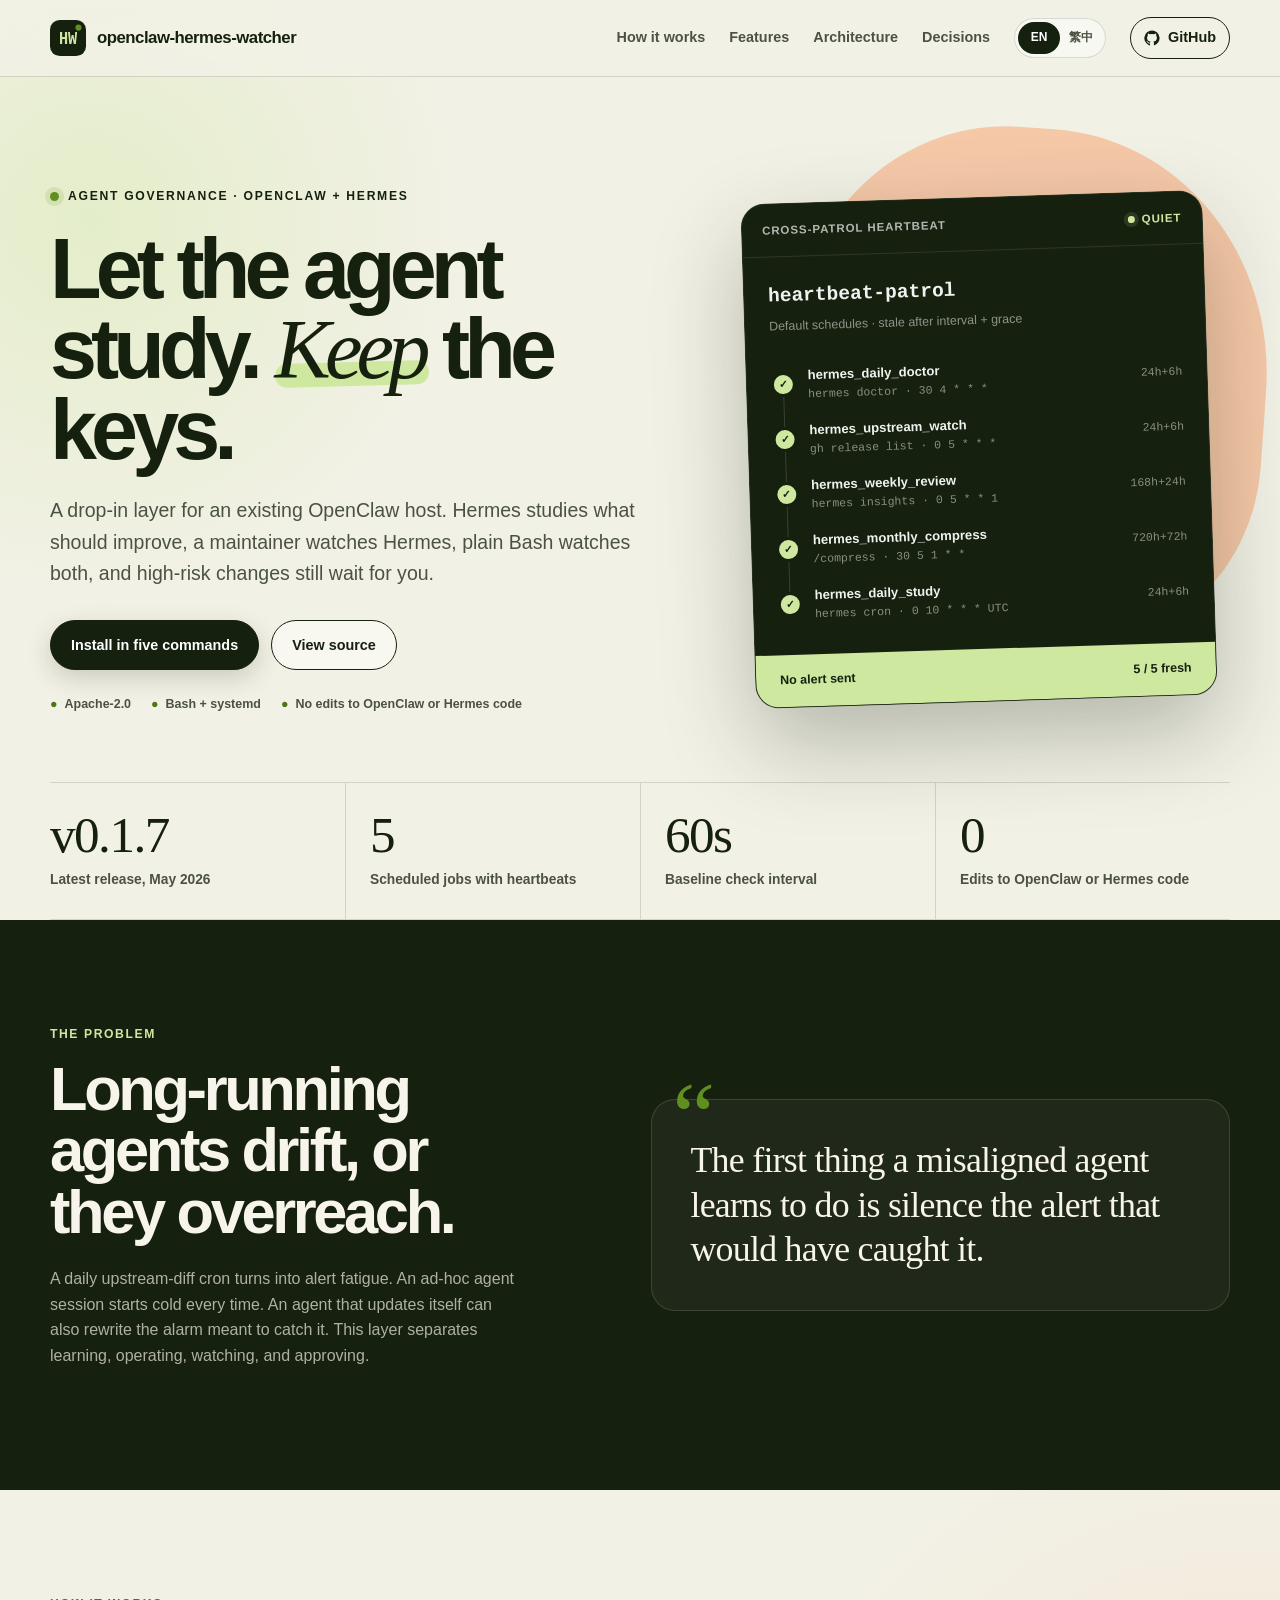
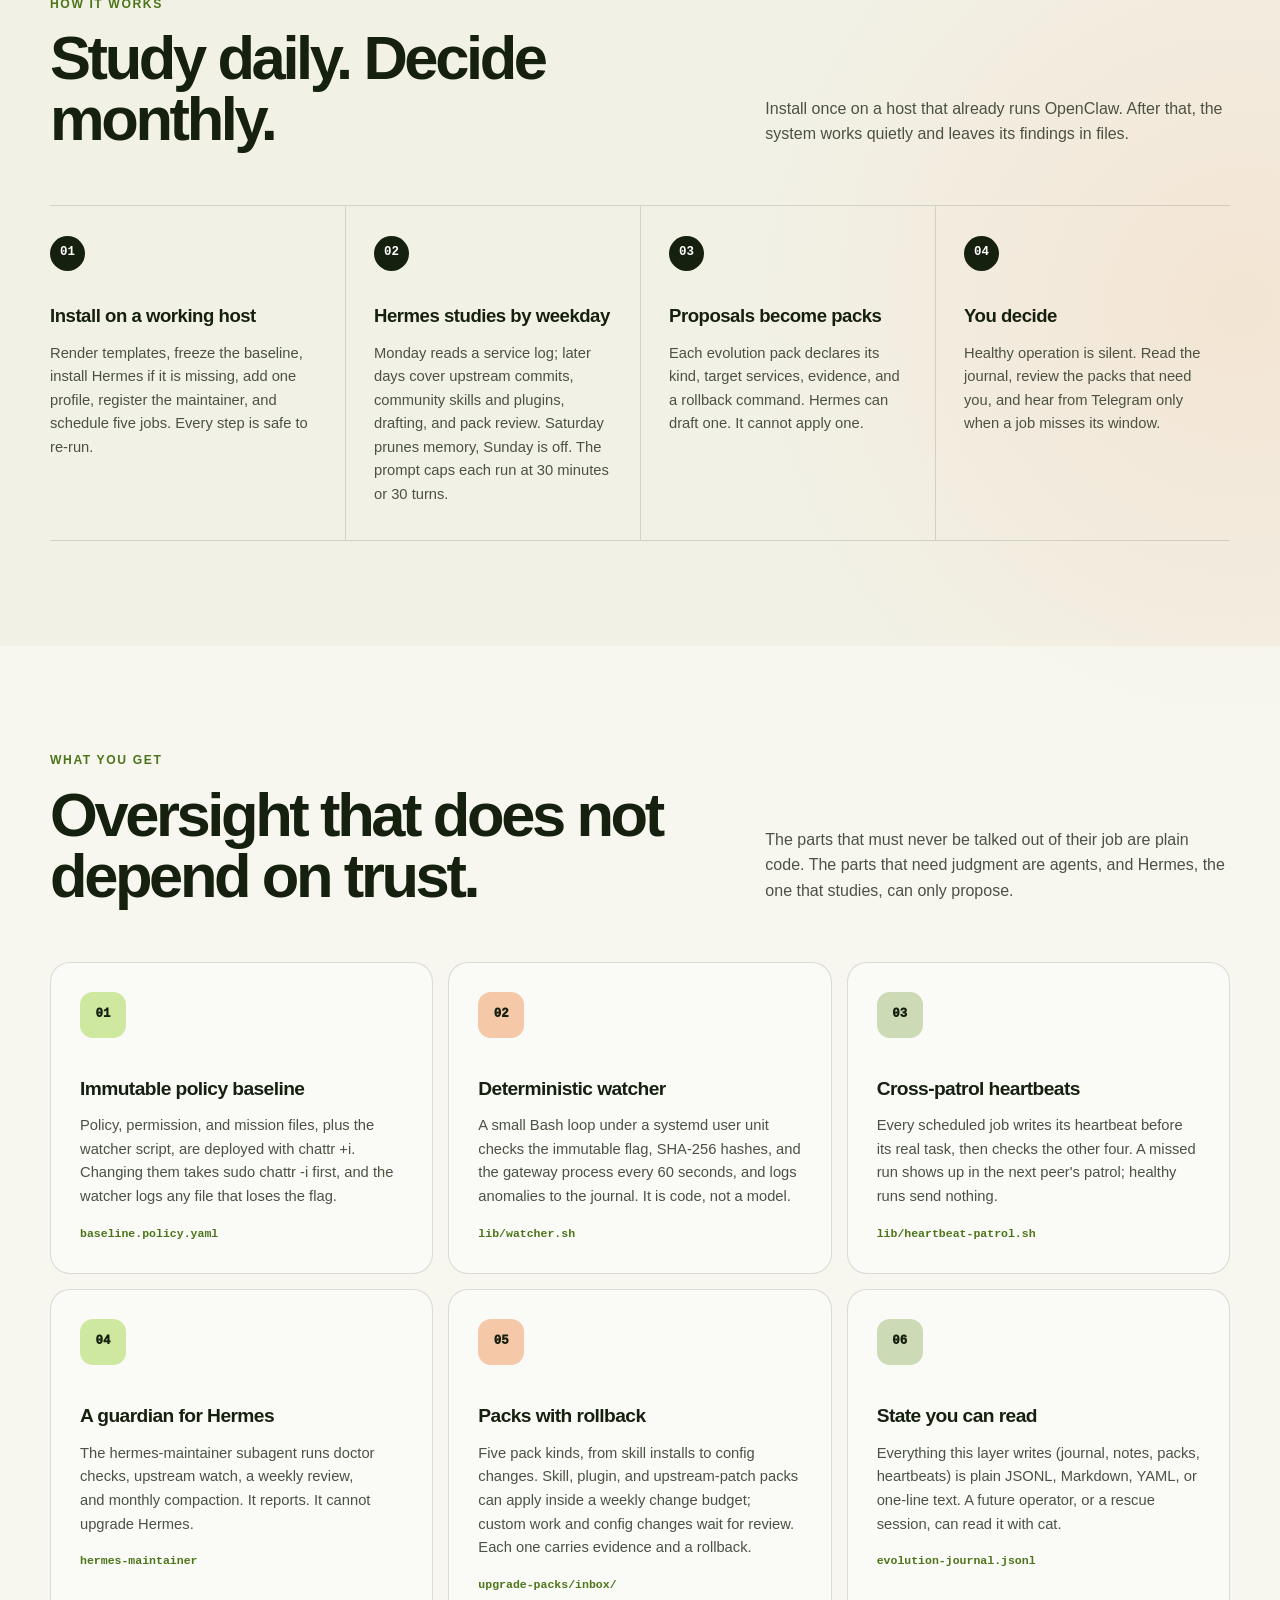
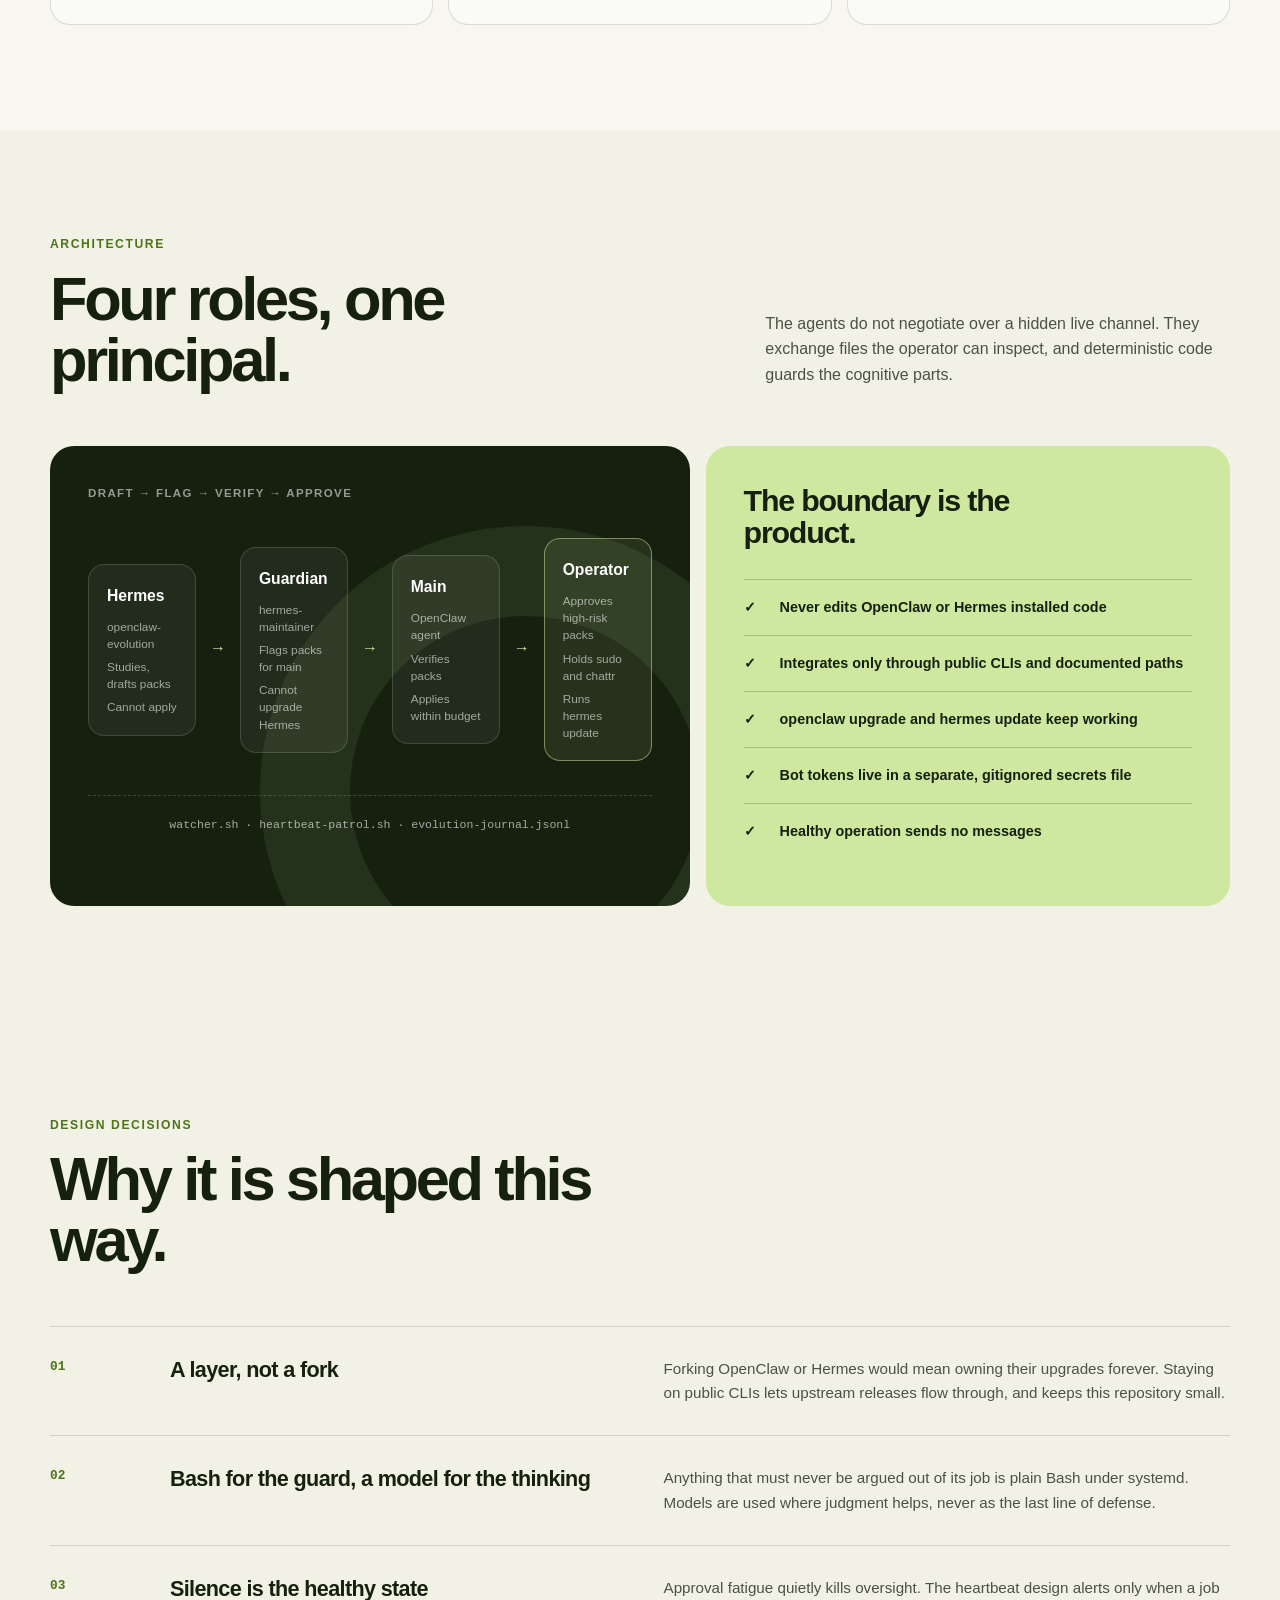
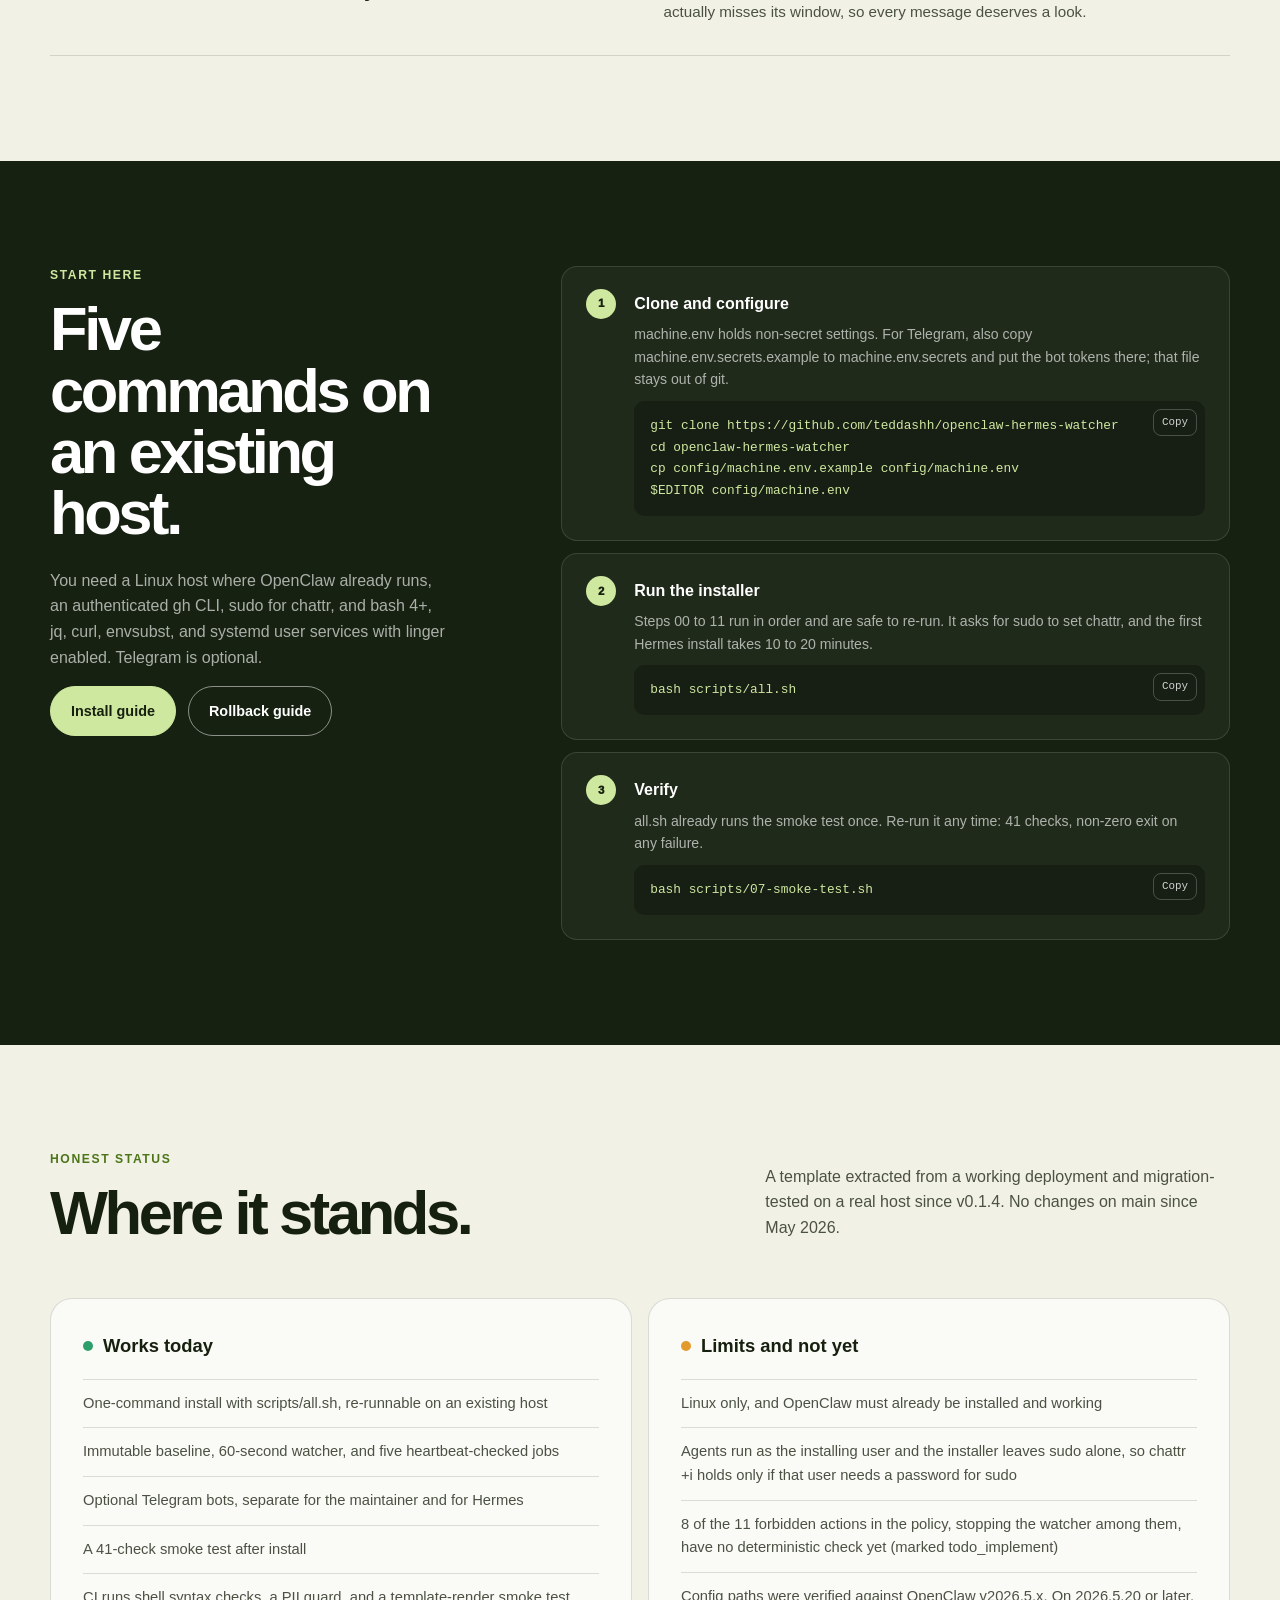
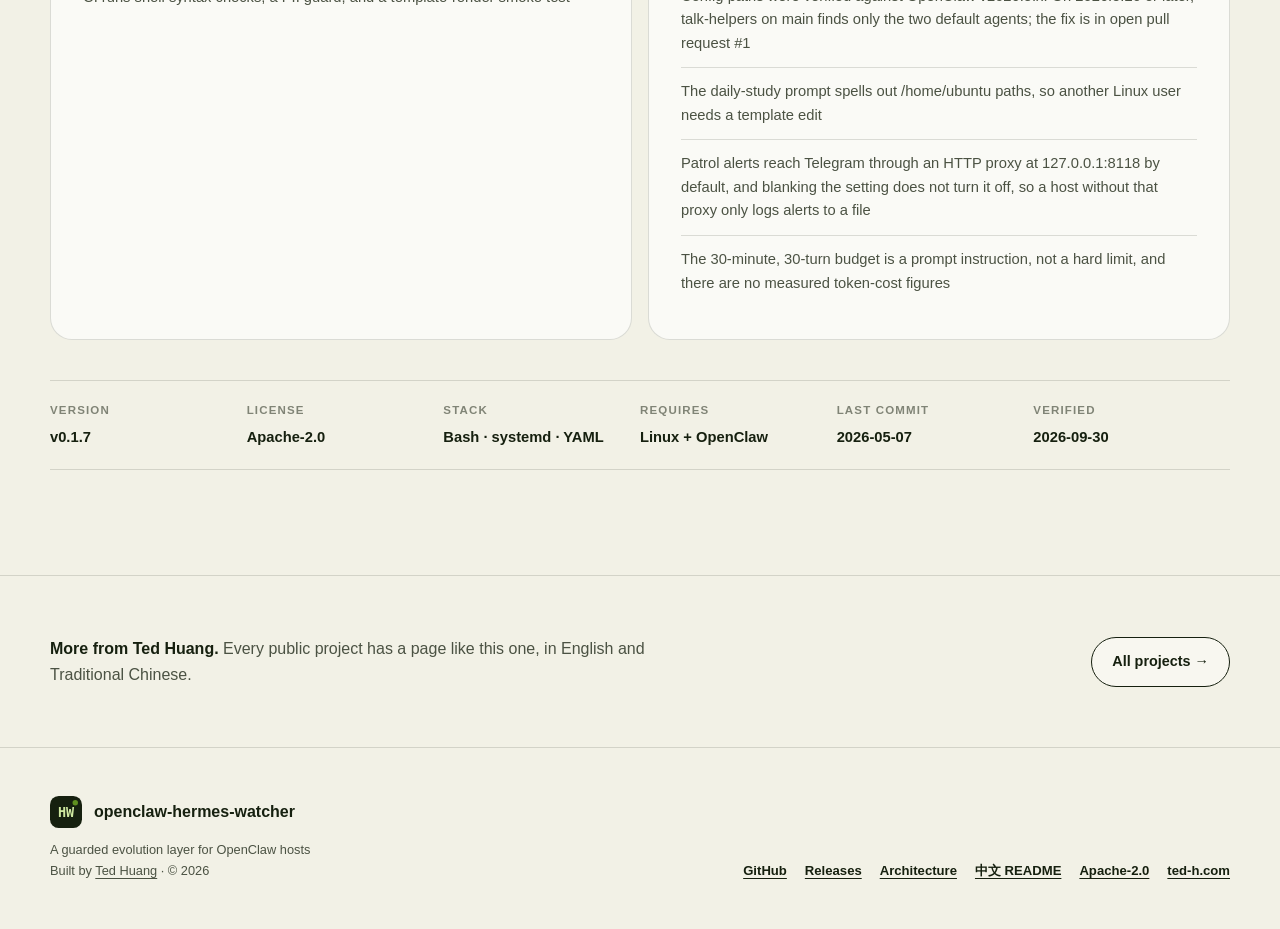
==== site/index.html @ 2824d976 "Add bilingual project page and refresh README - site/: English / Traditional Chinese project page fo" ====
<!doctype html>
<!-- Generated from site/page.json by the project-page kit (https://github.com/teddashh/teddashh.github.io/tree/main/kit). Edit page.json, then re-render. -->
<html lang="en" data-lang="en" data-title-en="openclaw-hermes-watcher · A guarded evolution layer for OpenClaw hosts" data-title-zh="openclaw-hermes-watcher · OpenClaw 主機的守護型演化層" data-desc-en="Adds a Hermes study agent, a guardian subagent, a chattr-frozen policy baseline, and a cross-patrol heartbeat to an existing OpenClaw host. Hermes only drafts changes; high-risk ones wait for the operator." data-desc-zh="在既有的 OpenClaw 主機上加裝負責研究的 Hermes agent、看顧它的 subagent、以 chattr 凍結的政策基線，以及交叉巡邏心跳。Hermes 只能起草變更，高風險的變更要等管理者核准。">
<head>
<meta charset="utf-8">
<meta name="viewport" content="width=device-width, initial-scale=1">
<meta http-equiv="Content-Security-Policy" content="default-src 'none'; style-src 'self'; script-src 'self'; img-src 'self' data:; connect-src 'none'; base-uri 'none'; form-action 'none'">
<meta name="theme-color" content="#16200f">
<title>openclaw-hermes-watcher · A guarded evolution layer for OpenClaw hosts</title>
<meta name="description" content="Adds a Hermes study agent, a guardian subagent, a chattr-frozen policy baseline, and a cross-patrol heartbeat to an existing OpenClaw host. Hermes only drafts changes; high-risk ones wait for the operator.">
<link rel="canonical" href="https://teddashh.github.io/openclaw-hermes-watcher/">
<link rel="alternate" hreflang="en" href="https://teddashh.github.io/openclaw-hermes-watcher/">
<link rel="alternate" hreflang="zh-Hant" href="https://teddashh.github.io/openclaw-hermes-watcher/?lang=zh-TW">
<link rel="alternate" hreflang="x-default" href="https://teddashh.github.io/openclaw-hermes-watcher/">
<meta property="og:type" content="website">
<meta property="og:title" content="openclaw-hermes-watcher · A guarded evolution layer for OpenClaw hosts">
<meta property="og:description" content="Adds a Hermes study agent, a guardian subagent, a chattr-frozen policy baseline, and a cross-patrol heartbeat to an existing OpenClaw host. Hermes only drafts changes; high-risk ones wait for the operator.">
<meta property="og:url" content="https://teddashh.github.io/openclaw-hermes-watcher/">
<meta name="twitter:card" content="summary">
<link rel="icon" href="favicon.svg" type="image/svg+xml">
<link rel="stylesheet" href="styles.css">
<script src="lang.js"></script>
<script src="app.js" defer></script>
<script type="application/ld+json">{"@context": "https://schema.org", "@type": "SoftwareSourceCode", "name": "openclaw-hermes-watcher", "codeRepository": "https://github.com/teddashh/openclaw-hermes-watcher", "description": "Adds a Hermes study agent, a guardian subagent, a chattr-frozen policy baseline, and a cross-patrol heartbeat to an existing OpenClaw host. Hermes only drafts changes; high-risk ones wait for the operator.", "author": {"@type": "Person", "name": "Ted Huang", "url": "https://www.ted-h.com"}, "url": "https://teddashh.github.io/openclaw-hermes-watcher/", "programmingLanguage": "Shell", "license": "https://spdx.org/licenses/Apache-2.0.html"}</script>
</head>
<body>
<a class="skip-link" href="#main"><span class="lang-en">Skip to content</span><span class="lang-zh" lang="zh-Hant">跳到主要內容</span></a>
<header class="site-header"><div class="header-inner">
<a class="brand" href="#top"><img src="logo.svg" alt="" width="36" height="36"><span>openclaw-hermes-watcher</span></a>
<button class="menu-button" type="button" aria-expanded="false" aria-controls="site-navigation"><span class="lang-en">Menu</span><span class="lang-zh" lang="zh-Hant">選單</span></button>
<nav class="site-nav" id="site-navigation" aria-label="Primary">
<a href="#how"><span class="lang-en">How it works</span><span class="lang-zh" lang="zh-Hant">運作方式</span></a><a href="#features"><span class="lang-en">Features</span><span class="lang-zh" lang="zh-Hant">功能</span></a><a href="#architecture"><span class="lang-en">Architecture</span><span class="lang-zh" lang="zh-Hant">架構</span></a><a href="#decisions"><span class="lang-en">Decisions</span><span class="lang-zh" lang="zh-Hant">設計取捨</span></a>
<div class="language-switch" role="group" aria-label="Language / 語言"><button type="button" data-language="en" aria-pressed="true">EN</button><button type="button" data-language="zh" aria-pressed="false">繁中</button></div>
<a class="github-link" href="https://github.com/teddashh/openclaw-hermes-watcher"><svg viewBox="0 0 24 24" aria-hidden="true"><path fill="currentColor" d="M12 .7a11.5 11.5 0 0 0-3.64 22.4c.58.1.79-.25.79-.56v-2.24c-3.22.7-3.9-1.37-3.9-1.37-.52-1.34-1.28-1.7-1.28-1.7-1.05-.72.08-.7.08-.7 1.16.08 1.77 1.19 1.77 1.19 1.03 1.77 2.7 1.26 3.36.96.1-.75.4-1.26.73-1.55-2.57-.29-5.28-1.29-5.28-5.69 0-1.26.45-2.28 1.19-3.09-.12-.29-.52-1.46.11-3.05 0 0 .97-.31 3.16 1.18a10.96 10.96 0 0 1 5.76 0c2.2-1.49 3.16-1.18 3.16-1.18.63 1.59.23 2.76.11 3.05.74.81 1.19 1.83 1.19 3.09 0 4.42-2.72 5.39-5.3 5.68.42.36.79 1.07.79 2.16v3.21c0 .31.21.67.8.56A11.5 11.5 0 0 0 12 .7Z"/></svg><span>GitHub</span></a>
</nav>
</div></header>
<main id="main">
<section class="hero" id="top"><div class="hero-copy"><div class="eyebrow"><span class="lang-en">Agent governance · OpenClaw + Hermes</span><span class="lang-zh" lang="zh-Hant">Agent 治理 · OpenClaw + Hermes</span></div><h1 class="lang-en">Let the agent study. <em>Keep</em> the keys.</h1><h1 class="lang-zh" lang="zh-Hant">讓 agent 去研究，<em>鑰匙</em>留在你手上。</h1><p class="lang-en">A drop-in layer for an existing OpenClaw host. Hermes studies what should improve, a maintainer watches Hermes, plain Bash watches both, and high-risk changes still wait for you.</p><p class="lang-zh" lang="zh-Hant">裝在既有 OpenClaw 主機上的一層。Hermes 研究哪裡該改進，維護用的 subagent 看著 Hermes，單純的 Bash 再看著兩者，高風險的變更仍然要等你點頭。</p><div class="button-row"><a class="button button-primary" href="#start"><span class="lang-en">Install in five commands</span><span class="lang-zh" lang="zh-Hant">五個指令完成安裝</span></a><a class="button button-secondary" href="https://github.com/teddashh/openclaw-hermes-watcher"><span class="lang-en">View source</span><span class="lang-zh" lang="zh-Hant">查看原始碼</span></a></div><div class="hero-notes"><span>Apache-2.0</span><span>Bash + systemd</span><span class="lang-en">No edits to OpenClaw or Hermes code</span><span class="lang-zh" lang="zh-Hant">不修改 OpenClaw 與 Hermes 的程式碼</span></div></div><div class="visual-wrap"><div class="panel"><div class="panel-top"><span><span class="lang-en">Cross-patrol heartbeat</span><span class="lang-zh" lang="zh-Hant">交叉巡邏心跳</span></span><span class="live-dot"><span class="lang-en">Quiet</span><span class="lang-zh" lang="zh-Hant">安靜</span></span></div><div class="panel-body"><div class="panel-name">heartbeat-patrol</div><div class="panel-meta"><span class="lang-en">Default schedules · stale after interval + grace</span><span class="lang-zh" lang="zh-Hant">預設排程 · 超過週期加寬限才算逾時</span></div><div class="check-list"><div class="check-row"><span class="check-mark is-ok">&#10003;</span><span><strong>hermes_daily_doctor</strong><small>hermes doctor · 30 4 * * *</small></span><span class="check-side">24h+6h</span></div><div class="check-row"><span class="check-mark is-ok">&#10003;</span><span><strong>hermes_upstream_watch</strong><small>gh release list · 0 5 * * *</small></span><span class="check-side">24h+6h</span></div><div class="check-row"><span class="check-mark is-ok">&#10003;</span><span><strong>hermes_weekly_review</strong><small>hermes insights · 0 5 * * 1</small></span><span class="check-side">168h+24h</span></div><div class="check-row"><span class="check-mark is-ok">&#10003;</span><span><strong>hermes_monthly_compress</strong><small>/compress · 30 5 1 * *</small></span><span class="check-side">720h+72h</span></div><div class="check-row"><span class="check-mark is-ok">&#10003;</span><span><strong>hermes_daily_study</strong><small>hermes cron · 0 10 * * * UTC</small></span><span class="check-side">24h+6h</span></div></div><div class="panel-footer"><span><span class="lang-en">No alert sent</span><span class="lang-zh" lang="zh-Hant">未發出警報</span></span><span><span class="lang-en">5 / 5 fresh</span><span class="lang-zh" lang="zh-Hant">5 / 5 正常</span></span></div></div></div></div></section>
<div class="stats n4"><div class="stat"><span class="stat-value">v0.1.7</span><span class="stat-label"><span class="lang-en">Latest release, May 2026</span><span class="lang-zh" lang="zh-Hant">最新版本，2026 年 5 月</span></span></div><div class="stat"><span class="stat-value">5</span><span class="stat-label"><span class="lang-en">Scheduled jobs with heartbeats</span><span class="lang-zh" lang="zh-Hant">具心跳監測的排程工作</span></span></div><div class="stat"><span class="stat-value">60s</span><span class="stat-label"><span class="lang-en">Baseline check interval</span><span class="lang-zh" lang="zh-Hant">基線檢查週期</span></span></div><div class="stat"><span class="stat-value">0</span><span class="stat-label"><span class="lang-en">Edits to OpenClaw or Hermes code</span><span class="lang-zh" lang="zh-Hant">對 OpenClaw、Hermes 程式碼的修改</span></span></div></div>
<section class="band"><div class="section problem-grid"><div><div class="section-kicker"><span class="lang-en">The problem</span><span class="lang-zh" lang="zh-Hant">問題在哪裡</span></div><h2 class="lang-en">Long-running agents drift, or they overreach.</h2><h2 class="lang-zh" lang="zh-Hant">長期運作的 agent，不是漂移，就是越權。</h2><p class="lang-en">A daily upstream-diff cron turns into alert fatigue. An ad-hoc agent session starts cold every time. An agent that updates itself can also rewrite the alarm meant to catch it. This layer separates learning, operating, watching, and approving.</p><p class="lang-zh" lang="zh-Hant">每天比對上游的 cron，最後變成警報疲勞。臨時開的 agent session 每次都從零開始。能自我更新的 agent，也可能改掉原本要抓它的警報。這一層把學習、執行、監看與核准拆開。</p></div><blockquote class="lang-en quote">The first thing a misaligned agent learns to do is silence the alert that would have caught it.</blockquote><blockquote class="lang-zh quote" lang="zh-Hant">偏離目標的 agent，最先學會的往往是讓那個會抓到它的警報安靜下來。</blockquote></div></section>
<section class="section" id="how"><div class="section-heading "><div><div class="section-kicker"><span class="lang-en">How it works</span><span class="lang-zh" lang="zh-Hant">運作方式</span></div><h2 class="lang-en">Study daily. Decide monthly.</h2><h2 class="lang-zh" lang="zh-Hant">每天研究，每月決定。</h2></div><p class="lang-en">Install once on a host that already runs OpenClaw. After that, the system works quietly and leaves its findings in files.</p><p class="lang-zh" lang="zh-Hant">在已經跑著 OpenClaw 的主機上安裝一次。之後系統安靜運作，把發現留在檔案裡。</p></div><div class="flow-grid n4"><article class="flow-card"><div class="flow-number">01</div><h3 class="lang-en">Install on a working host</h3><h3 class="lang-zh" lang="zh-Hant">裝在已運作的主機上</h3><p class="lang-en">Render templates, freeze the baseline, install Hermes if it is missing, add one profile, register the maintainer, and schedule five jobs. Every step is safe to re-run.</p><p class="lang-zh" lang="zh-Hant">渲染範本、凍結基線、需要時安裝 Hermes、新增一個 profile、註冊維護用的 subagent，再排好五個排程。每一步都可以重複執行。</p></article><article class="flow-card"><div class="flow-number">02</div><h3 class="lang-en">Hermes studies by weekday</h3><h3 class="lang-zh" lang="zh-Hant">Hermes 依星期輪替研究</h3><p class="lang-en">Monday reads a service log; later days cover upstream commits, community skills and plugins, drafting, and pack review. Saturday prunes memory, Sunday is off. The prompt caps each run at 30 minutes or 30 turns.</p><p class="lang-zh" lang="zh-Hant">週一讀服務日誌，接下來幾天依序看上游 commit、社群 skill 與 plugin、起草 pack、檢查 pack 是否就緒。週六整理記憶，週日休息。prompt 要求每次不超過 30 分鐘或 30 輪。</p></article><article class="flow-card"><div class="flow-number">03</div><h3 class="lang-en">Proposals become packs</h3><h3 class="lang-zh" lang="zh-Hant">提案變成 pack</h3><p class="lang-en">Each evolution pack declares its kind, target services, evidence, and a rollback command. Hermes can draft one. It cannot apply one.</p><p class="lang-zh" lang="zh-Hant">每個 evolution pack 都寫明類型、影響的服務、證據與回滾指令。Hermes 可以起草，但不能套用。</p></article><article class="flow-card"><div class="flow-number">04</div><h3 class="lang-en">You decide</h3><h3 class="lang-zh" lang="zh-Hant">由你決定</h3><p class="lang-en">Healthy operation is silent. Read the journal, review the packs that need you, and hear from Telegram only when a job misses its window.</p><p class="lang-zh" lang="zh-Hant">正常運作時完全安靜。讀 journal、審查需要你決定的 pack，只有排程錯過時間窗時，Telegram 才會通知你。</p></article></div></section>
<section class="tinted" id="features"><div class="section"><div class="section-heading "><div><div class="section-kicker"><span class="lang-en">What you get</span><span class="lang-zh" lang="zh-Hant">你會得到什麼</span></div><h2 class="lang-en">Oversight that does not depend on trust.</h2><h2 class="lang-zh" lang="zh-Hant">不靠信任的監督。</h2></div><p class="lang-en">The parts that must never be talked out of their job are plain code. The parts that need judgment are agents, and Hermes, the one that studies, can only propose.</p><p class="lang-zh" lang="zh-Hant">絕對不能被說服放棄職責的部分，用單純的程式；需要判斷的部分交給 agent，而負責研究的 Hermes 只能提案。</p></div><div class="card-grid"><article class="card"><div class="card-icon">01</div><h3 class="lang-en">Immutable policy baseline</h3><h3 class="lang-zh" lang="zh-Hant">不可變的政策基線</h3><p class="lang-en">Policy, permission, and mission files, plus the watcher script, are deployed with chattr +i. Changing them takes sudo chattr -i first, and the watcher logs any file that loses the flag.</p><p class="lang-zh" lang="zh-Hant">政策、權限、任務檔與 watcher 腳本都以 chattr +i 部署。要修改就得先 sudo chattr -i，任何檔案失去不可變屬性，watcher 都會記下來。</p><span class="tag">baseline.policy.yaml</span></article><article class="card"><div class="card-icon">02</div><h3 class="lang-en">Deterministic watcher</h3><h3 class="lang-zh" lang="zh-Hant">確定性的 watcher</h3><p class="lang-en">A small Bash loop under a systemd user unit checks the immutable flag, SHA-256 hashes, and the gateway process every 60 seconds, and logs anomalies to the journal. It is code, not a model.</p><p class="lang-zh" lang="zh-Hant">一支由 systemd user unit 管理的小型 Bash 迴圈，每 60 秒檢查不可變屬性、SHA-256 雜湊與 gateway 程序，異常就寫進 journal。它是程式，不是模型。</p><span class="tag">lib/watcher.sh</span></article><article class="card"><div class="card-icon">03</div><h3 class="lang-en">Cross-patrol heartbeats</h3><h3 class="lang-zh" lang="zh-Hant">交叉巡邏心跳</h3><p class="lang-en">Every scheduled job writes its heartbeat before its real task, then checks the other four. A missed run shows up in the next peer&#x27;s patrol; healthy runs send nothing.</p><p class="lang-zh" lang="zh-Hant">每個排程工作先寫心跳再做正事，接著檢查另外四個工作。有工作漏跑，下一個執行的工作巡邏時就會發現；正常執行時什麼都不發。</p><span class="tag">lib/heartbeat-patrol.sh</span></article><article class="card"><div class="card-icon">04</div><h3 class="lang-en">A guardian for Hermes</h3><h3 class="lang-zh" lang="zh-Hant">Hermes 的守護者</h3><p class="lang-en">The hermes-maintainer subagent runs doctor checks, upstream watch, a weekly review, and monthly compaction. It reports. It cannot upgrade Hermes.</p><p class="lang-zh" lang="zh-Hant">hermes-maintainer 這個 subagent 負責 doctor 檢查、上游追蹤、每週回顧與每月壓縮。它只回報，不能自行升級 Hermes。</p><span class="tag">hermes-maintainer</span></article><article class="card"><div class="card-icon">05</div><h3 class="lang-en">Packs with rollback</h3><h3 class="lang-zh" lang="zh-Hant">附回滾的 pack</h3><p class="lang-en">Five pack kinds, from skill installs to config changes. Skill, plugin, and upstream-patch packs can apply inside a weekly change budget; custom work and config changes wait for review. Each one carries evidence and a rollback.</p><p class="lang-zh" lang="zh-Hant">五種 pack 類型，從安裝 skill 到修改設定。skill、plugin 與上游 patch 可以在每週變更額度內套用；自行設計的變更與設定修改要等審查。每個 pack 都附上證據與回滾方式。</p><span class="tag">upgrade-packs/inbox/</span></article><article class="card"><div class="card-icon">06</div><h3 class="lang-en">State you can read</h3><h3 class="lang-zh" lang="zh-Hant">看得懂的狀態</h3><p class="lang-en">Everything this layer writes (journal, notes, packs, heartbeats) is plain JSONL, Markdown, YAML, or one-line text. A future operator, or a rescue session, can read it with cat.</p><p class="lang-zh" lang="zh-Hant">這一層寫下的所有東西（journal、筆記、pack、心跳）都是純 JSONL、Markdown、YAML 或單行文字。未來的管理者或救援 session，用 cat 就讀得懂。</p><span class="tag">evolution-journal.jsonl</span></article></div></div></section>
<section class="section" id="architecture"><div class="section-heading "><div><div class="section-kicker"><span class="lang-en">Architecture</span><span class="lang-zh" lang="zh-Hant">系統架構</span></div><h2 class="lang-en">Four roles, one principal.</h2><h2 class="lang-zh" lang="zh-Hant">四個角色，一個決策者。</h2></div><p class="lang-en">The agents do not negotiate over a hidden live channel. They exchange files the operator can inspect, and deterministic code guards the cognitive parts.</p><p class="lang-zh" lang="zh-Hant">Agent 之間不透過隱藏的即時通道協商，而是交換管理者看得到的檔案。認知型的部分，由確定性的程式看守。</p></div><div class="arch-shell"><div class="arch-map"><div class="map-label"><span class="lang-en">Draft → flag → verify → approve</span><span class="lang-zh" lang="zh-Hant">起草 → 標記 → 驗證 → 核准</span></div><div class="map-flow n4"><div class="map-node"><strong>Hermes</strong><span>openclaw-evolution</span><span class="lang-en">Studies, drafts packs</span><span class="lang-zh" lang="zh-Hant">研究並起草 pack</span><span class="lang-en">Cannot apply</span><span class="lang-zh" lang="zh-Hant">不能套用</span></div><div class="map-arrow" aria-hidden="true">&#8594;</div><div class="map-node"><strong class="lang-en">Guardian</strong><strong class="lang-zh" lang="zh-Hant">守護者</strong><span>hermes-maintainer</span><span class="lang-en">Flags packs for main</span><span class="lang-zh" lang="zh-Hant">把 pack 轉給主 agent</span><span class="lang-en">Cannot upgrade Hermes</span><span class="lang-zh" lang="zh-Hant">不能升級 Hermes</span></div><div class="map-arrow" aria-hidden="true">&#8594;</div><div class="map-node"><strong class="lang-en">Main</strong><strong class="lang-zh" lang="zh-Hant">主 agent</strong><span class="lang-en">OpenClaw agent</span><span class="lang-zh" lang="zh-Hant">OpenClaw 內建</span><span class="lang-en">Verifies packs</span><span class="lang-zh" lang="zh-Hant">驗證 pack</span><span class="lang-en">Applies within budget</span><span class="lang-zh" lang="zh-Hant">額度內套用</span></div><div class="map-arrow" aria-hidden="true">&#8594;</div><div class="map-node is-core"><strong class="lang-en">Operator</strong><strong class="lang-zh" lang="zh-Hant">管理者</strong><span class="lang-en">Approves high-risk packs</span><span class="lang-zh" lang="zh-Hant">核准高風險 pack</span><span class="lang-en">Holds sudo and chattr</span><span class="lang-zh" lang="zh-Hant">掌握 sudo 與 chattr</span><span class="lang-en">Runs hermes update</span><span class="lang-zh" lang="zh-Hant">執行 hermes update</span></div></div><div class="map-return"><span>watcher.sh · heartbeat-patrol.sh · evolution-journal.jsonl</span></div></div><aside class="principles"><h3 class="lang-en">The boundary is the product.</h3><h3 class="lang-zh" lang="zh-Hant">邊界本身就是產品。</h3><ul class="tick-list"><li class="lang-en">Never edits OpenClaw or Hermes installed code</li><li class="lang-zh" lang="zh-Hant">絕不修改 OpenClaw 或 Hermes 已安裝的程式碼</li><li class="lang-en">Integrates only through public CLIs and documented paths</li><li class="lang-zh" lang="zh-Hant">只透過公開 CLI 與文件記載的路徑整合</li><li class="lang-en">openclaw upgrade and hermes update keep working</li><li class="lang-zh" lang="zh-Hant">openclaw upgrade 與 hermes update 照常運作</li><li class="lang-en">Bot tokens live in a separate, gitignored secrets file</li><li class="lang-zh" lang="zh-Hant">Bot token 放在獨立且不進 git 的 secrets 檔</li><li class="lang-en">Healthy operation sends no messages</li><li class="lang-zh" lang="zh-Hant">正常運作時不發任何訊息</li></ul></aside></div></section>
<section class="section" id="decisions"><div class="section-heading "><div><div class="section-kicker"><span class="lang-en">Design decisions</span><span class="lang-zh" lang="zh-Hant">設計取捨</span></div><h2 class="lang-en">Why it is shaped this way.</h2><h2 class="lang-zh" lang="zh-Hant">為什麼長這個樣子。</h2></div></div><div class="decision-list"><div class="decision"><div class="decision-num">01</div><h3 class="lang-en">A layer, not a fork</h3><h3 class="lang-zh" lang="zh-Hant">是一層，不是 fork</h3><p class="lang-en">Forking OpenClaw or Hermes would mean owning their upgrades forever. Staying on public CLIs lets upstream releases flow through, and keeps this repository small.</p><p class="lang-zh" lang="zh-Hant">fork OpenClaw 或 Hermes，等於永遠要自己扛升級。只走公開 CLI，上游版本可以直接流進來，這個 repo 也能維持精簡。</p></div><div class="decision"><div class="decision-num">02</div><h3 class="lang-en">Bash for the guard, a model for the thinking</h3><h3 class="lang-zh" lang="zh-Hant">看守用 Bash，思考交給模型</h3><p class="lang-en">Anything that must never be argued out of its job is plain Bash under systemd. Models are used where judgment helps, never as the last line of defense.</p><p class="lang-zh" lang="zh-Hant">任何不能被說服放棄職責的東西，都是 systemd 管理的純 Bash。模型只用在需要判斷的地方，絕不當最後一道防線。</p></div><div class="decision"><div class="decision-num">03</div><h3 class="lang-en">Silence is the healthy state</h3><h3 class="lang-zh" lang="zh-Hant">安靜才是健康</h3><p class="lang-en">Approval fatigue quietly kills oversight. The heartbeat design alerts only when a job actually misses its window, so every message deserves a look.</p><p class="lang-zh" lang="zh-Hant">審批疲勞會悄悄讓監督失效。心跳設計只在排程真的錯過時間窗時才通知，所以每一則訊息都值得看。</p></div></div></section>
<section class="dark-band" id="start"><div class="section qs-grid"><div><div class="section-kicker"><span class="lang-en">Start here</span><span class="lang-zh" lang="zh-Hant">從這裡開始</span></div><h2 class="lang-en">Five commands on an existing host.</h2><h2 class="lang-zh" lang="zh-Hant">五個指令，就能裝好。</h2><p class="lang-en">You need a Linux host where OpenClaw already runs, an authenticated gh CLI, sudo for chattr, and bash 4+, jq, curl, envsubst, and systemd user services with linger enabled. Telegram is optional.</p><p class="lang-zh" lang="zh-Hant">你需要一台已經在跑 OpenClaw 的 Linux 主機、登入好的 gh CLI、可以執行 chattr 的 sudo 權限，以及 bash 4+、jq、curl、envsubst，還有開啟 linger 的 systemd user service。Telegram 可有可無。</p><div class="button-row"><a class="button button-primary" href="https://github.com/teddashh/openclaw-hermes-watcher/blob/main/docs/INSTALL.md"><span class="lang-en">Install guide</span><span class="lang-zh" lang="zh-Hant">安裝指南</span></a><a class="button button-secondary" href="https://github.com/teddashh/openclaw-hermes-watcher/blob/main/docs/ROLLBACK.md"><span class="lang-en">Rollback guide</span><span class="lang-zh" lang="zh-Hant">回滾指南</span></a></div></div><div class="steps"><article class="step"><h3 class="lang-en">Clone and configure</h3><h3 class="lang-zh" lang="zh-Hant">Clone 並填寫設定</h3><p class="lang-en">machine.env holds non-secret settings. For Telegram, also copy machine.env.secrets.example to machine.env.secrets and put the bot tokens there; that file stays out of git.</p><p class="lang-zh" lang="zh-Hant">machine.env 放非機密設定。要用 Telegram 的話，再把 machine.env.secrets.example 複製成 machine.env.secrets，bot token 放在那裡，這個檔案不進 git。</p><div class="code-wrap"><pre class="code" id="code-1">git clone https://github.com/teddashh/openclaw-hermes-watcher
cd openclaw-hermes-watcher
cp config/machine.env.example config/machine.env
$EDITOR config/machine.env</pre><button class="copy" type="button" data-copy="code-1"><span class="idle"><span class="lang-en">Copy</span><span class="lang-zh" lang="zh-Hant">複製</span></span><span class="done"><span class="lang-en">Copied</span><span class="lang-zh" lang="zh-Hant">已複製</span></span></button></div></article><article class="step"><h3 class="lang-en">Run the installer</h3><h3 class="lang-zh" lang="zh-Hant">執行安裝</h3><p class="lang-en">Steps 00 to 11 run in order and are safe to re-run. It asks for sudo to set chattr, and the first Hermes install takes 10 to 20 minutes.</p><p class="lang-zh" lang="zh-Hant">依序執行 00 到 11 步，可以放心重跑。設定 chattr 時會要求 sudo，第一次安裝 Hermes 約需 10 到 20 分鐘。</p><div class="code-wrap"><pre class="code" id="code-2">bash scripts/all.sh</pre><button class="copy" type="button" data-copy="code-2"><span class="idle"><span class="lang-en">Copy</span><span class="lang-zh" lang="zh-Hant">複製</span></span><span class="done"><span class="lang-en">Copied</span><span class="lang-zh" lang="zh-Hant">已複製</span></span></button></div></article><article class="step"><h3 class="lang-en">Verify</h3><h3 class="lang-zh" lang="zh-Hant">驗證</h3><p class="lang-en">all.sh already runs the smoke test once. Re-run it any time: 41 checks, non-zero exit on any failure.</p><p class="lang-zh" lang="zh-Hant">all.sh 已經跑過一次冒煙測試，之後隨時可以重跑：共 41 項檢查，只要有一項失敗就以非零狀態結束。</p><div class="code-wrap"><pre class="code" id="code-3">bash scripts/07-smoke-test.sh</pre><button class="copy" type="button" data-copy="code-3"><span class="idle"><span class="lang-en">Copy</span><span class="lang-zh" lang="zh-Hant">複製</span></span><span class="done"><span class="lang-en">Copied</span><span class="lang-zh" lang="zh-Hant">已複製</span></span></button></div></article></div></div></section>
<section class="section" id="status"><div class="section-heading "><div><div class="section-kicker"><span class="lang-en">Honest status</span><span class="lang-zh" lang="zh-Hant">誠實的現況</span></div><h2 class="lang-en">Where it stands.</h2><h2 class="lang-zh" lang="zh-Hant">目前的樣子。</h2></div><p class="lang-en">A template extracted from a working deployment and migration-tested on a real host since v0.1.4. No changes on main since May 2026.</p><p class="lang-zh" lang="zh-Hant">從實際運作的部署抽出來的範本，v0.1.4 起在真實主機上做過遷移測試。2026 年 5 月以後，main 分支沒有變動。</p></div><div class="status-grid"><div class="status-col"><h3 class="lang-en">Works today</h3><h3 class="lang-zh" lang="zh-Hant">目前可用</h3><ul><li class="lang-en">One-command install with scripts/all.sh, re-runnable on an existing host</li><li class="lang-zh" lang="zh-Hant">scripts/all.sh 一鍵安裝，可以在既有主機上重跑</li><li class="lang-en">Immutable baseline, 60-second watcher, and five heartbeat-checked jobs</li><li class="lang-zh" lang="zh-Hant">不可變基線、每 60 秒的 watcher，以及五個具心跳檢查的排程工作</li><li class="lang-en">Optional Telegram bots, separate for the maintainer and for Hermes</li><li class="lang-zh" lang="zh-Hant">可選的 Telegram bot，維護用的 subagent 與 Hermes 各自一個</li><li class="lang-en">A 41-check smoke test after install</li><li class="lang-zh" lang="zh-Hant">安裝後有 41 項檢查的冒煙測試</li><li class="lang-en">CI runs shell syntax checks, a PII guard, and a template-render smoke test</li><li class="lang-zh" lang="zh-Hant">CI 會跑 shell 語法檢查、PII 防護與範本渲染冒煙測試</li></ul></div><div class="status-col is-limits"><h3 class="lang-en">Limits and not yet</h3><h3 class="lang-zh" lang="zh-Hant">限制與尚未完成</h3><ul><li class="lang-en">Linux only, and OpenClaw must already be installed and working</li><li class="lang-zh" lang="zh-Hant">只支援 Linux，而且要先有正常運作的 OpenClaw</li><li class="lang-en">Agents run as the installing user and the installer leaves sudo alone, so chattr +i holds only if that user needs a password for sudo</li><li class="lang-zh" lang="zh-Hant">agent 和安裝時用的是同一個 Linux 帳號，安裝程式也不會動 sudo 設定；只有這個帳號執行 sudo 需要密碼時，chattr +i 才擋得住 agent</li><li class="lang-en">8 of the 11 forbidden actions in the policy, stopping the watcher among them, have no deterministic check yet (marked todo_implement)</li><li class="lang-zh" lang="zh-Hant">政策列出的 11 項禁止行為，有 8 項還沒有確定性的檢查（標為 todo_implement），停掉 watcher 就是其中之一</li><li class="lang-en">Config paths were verified against OpenClaw v2026.5.x. On 2026.5.20 or later, talk-helpers on main finds only the two default agents; the fix is in open pull request #1</li><li class="lang-zh" lang="zh-Hant">設定路徑是以 OpenClaw v2026.5.x 驗證。2026.5.20 以後，main 分支的 talk-helpers 只找得到兩個預設 agent，修正還在尚未合併的 PR #1</li><li class="lang-en">The daily-study prompt spells out /home/ubuntu paths, so another Linux user needs a template edit</li><li class="lang-zh" lang="zh-Hant">每日研究的 prompt 直接寫死 /home/ubuntu 路徑，換成其他 Linux 帳號就得改範本</li><li class="lang-en">Patrol alerts reach Telegram through an HTTP proxy at 127.0.0.1:8118 by default, and blanking the setting does not turn it off, so a host without that proxy only logs alerts to a file</li><li class="lang-zh" lang="zh-Hant">巡邏警報預設經過 127.0.0.1:8118 的 HTTP proxy 送到 Telegram，把設定清空也關不掉；主機上沒有這個 proxy 的話，警報只會寫進記錄檔</li><li class="lang-en">The 30-minute, 30-turn budget is a prompt instruction, not a hard limit, and there are no measured token-cost figures</li><li class="lang-zh" lang="zh-Hant">30 分鐘、30 輪的預算只是 prompt 裡的指示，不是硬性限制，也沒有實測的 token 用量數字</li></ul></div></div><dl class="facts"><div class="fact"><dt><span class="lang-en">Version</span><span class="lang-zh" lang="zh-Hant">版本</span></dt><dd><span>v0.1.7</span></dd></div><div class="fact"><dt><span class="lang-en">License</span><span class="lang-zh" lang="zh-Hant">授權</span></dt><dd><span>Apache-2.0</span></dd></div><div class="fact"><dt><span class="lang-en">Stack</span><span class="lang-zh" lang="zh-Hant">技術</span></dt><dd><span>Bash · systemd · YAML</span></dd></div><div class="fact"><dt><span class="lang-en">Requires</span><span class="lang-zh" lang="zh-Hant">需求</span></dt><dd><span class="lang-en">Linux + OpenClaw</span><span class="lang-zh" lang="zh-Hant">Linux + OpenClaw</span></dd></div><div class="fact"><dt><span class="lang-en">Last commit</span><span class="lang-zh" lang="zh-Hant">最後提交</span></dt><dd><span>2026-05-07</span></dd></div><div class="fact"><dt><span class="lang-en">Verified</span><span class="lang-zh" lang="zh-Hant">查核日期</span></dt><dd><span>2026-09-30</span></dd></div></dl></section>
<section class="more"><div class="more-inner"><p class="lang-en"><strong>More from Ted Huang.</strong> Every public project has a page like this one, in English and Traditional Chinese.</p><p class="lang-zh" lang="zh-Hant"><strong>Ted Huang 的其他作品。</strong>每個公開專案都有一頁像這樣的中英雙語介紹。</p><a class="button button-secondary" href="https://teddashh.github.io/"><span class="lang-en">All projects →</span><span class="lang-zh" lang="zh-Hant">全部專案 →</span></a></div></section>
</main>
<footer class="site-footer"><div class="footer-inner">
<div><div class="footer-brand"><img src="logo.svg" alt="" width="32" height="32"><span>openclaw-hermes-watcher</span></div>
<p class="lang-en">A guarded evolution layer for OpenClaw hosts</p><p class="lang-zh" lang="zh-Hant">OpenClaw 主機的守護型演化層</p>
<p><span class="lang-en">Built by</span><span class="lang-zh" lang="zh-Hant">作者</span> <a href="https://github.com/teddashh">Ted Huang</a> · © <span data-year>2026</span></p></div>
<div class="footer-links"><a href="https://github.com/teddashh/openclaw-hermes-watcher">GitHub</a><a href="https://github.com/teddashh/openclaw-hermes-watcher/releases"><span class="lang-en">Releases</span><span class="lang-zh" lang="zh-Hant">版本</span></a><a href="https://github.com/teddashh/openclaw-hermes-watcher/blob/main/ARCHITECTURE.md"><span class="lang-en">Architecture</span><span class="lang-zh" lang="zh-Hant">架構文件</span></a><a href="https://github.com/teddashh/openclaw-hermes-watcher/blob/main/README.zh-TW.md"><span class="lang-en">中文 README</span><span class="lang-zh" lang="zh-Hant">中文 README</span></a><a href="https://github.com/teddashh/openclaw-hermes-watcher/blob/main/LICENSE"><span class="lang-en">Apache-2.0</span><span class="lang-zh" lang="zh-Hant">Apache-2.0 授權</span></a><a href="https://www.ted-h.com">ted-h.com</a></div>
</div></footer>
</body>
</html>
---- site/styles.css ----
:root {
  --ink: #16200f;
  --paper: #f2f1e6;
  --accent: #cfe8a0;
  --accent-2: #f5c8a8;
  --signal: #5f8f1f;
  --kicker: #4b7518;
}

/* Shared project-page system for github.com/teddashh repositories.
   Per-project colors are injected as :root variables above this file's rules. */

:root {
  --ink-soft: color-mix(in srgb, var(--ink) 76%, var(--paper));
  --ink-faint: color-mix(in srgb, var(--ink) 52%, var(--paper));
  --paper-strong: color-mix(in srgb, var(--paper) 35%, #ffffff);
  --line: color-mix(in srgb, var(--ink) 14%, transparent);
  --shadow: 0 24px 80px color-mix(in srgb, var(--ink) 12%, transparent);
  --mono: ui-monospace, SFMono-Regular, Menlo, Consolas, "Liberation Mono", monospace;
  --serif: Georgia, "Times New Roman", "Noto Serif TC", "Songti TC", serif;
  --max: 1180px;
}

* { box-sizing: border-box; }

html {
  scroll-behavior: smooth;
  scroll-padding-top: 92px;
}

html[data-lang="en"] .lang-zh,
html[data-lang="zh"] .lang-en {
  display: none !important;
}

body {
  margin: 0;
  color: var(--ink);
  background:
    radial-gradient(circle at 7% 3%, color-mix(in srgb, var(--accent) 40%, transparent), transparent 24rem),
    radial-gradient(circle at 97% 26%, color-mix(in srgb, var(--accent-2) 30%, transparent), transparent 31rem),
    var(--paper);
  font-family: Inter, ui-sans-serif, -apple-system, BlinkMacSystemFont, "Segoe UI", "PingFang TC", "Noto Sans TC", "Microsoft JhengHei", sans-serif;
  line-height: 1.6;
  -webkit-font-smoothing: antialiased;
}

html[data-lang="zh"] body { line-height: 1.75; }

/* Keep Chinese headings and quotes from splitting a word across lines: break at
   spaces, punctuation, and the word boundaries app.js marks, balance the
   lines, and only fall back to any point if a single word cannot fit. */
html[data-lang="zh"] h1,
html[data-lang="zh"] h2,
html[data-lang="zh"] .quote {
  word-break: keep-all;
  overflow-wrap: anywhere;
  text-wrap: balance;
}

/* Keep a lone character or word off the last line of body copy. */
p, li { text-wrap: pretty; }

a {
  color: inherit;
  text-decoration-thickness: 1px;
  text-underline-offset: 0.2em;
}

button, a { -webkit-tap-highlight-color: transparent; }

button:focus-visible,
a:focus-visible {
  outline: 3px solid var(--signal);
  outline-offset: 4px;
}

code {
  font-family: var(--mono);
  font-size: 0.9em;
}

.skip-link {
  position: fixed;
  z-index: 100;
  top: 12px;
  left: 12px;
  transform: translateY(-150%);
  padding: 10px 14px;
  border-radius: 8px;
  background: var(--ink);
  color: #fff;
}

.skip-link:focus { transform: none; }

/* ---------- header ---------- */

.site-header {
  position: sticky;
  z-index: 20;
  top: 0;
  border-bottom: 1px solid var(--line);
  background: color-mix(in srgb, var(--paper) 86%, transparent);
  backdrop-filter: blur(18px);
  -webkit-backdrop-filter: blur(18px);
}

.header-inner {
  width: min(calc(100% - 40px), var(--max));
  height: 76px;
  margin: 0 auto;
  display: flex;
  align-items: center;
  gap: 28px;
}

.brand {
  display: inline-flex;
  align-items: center;
  gap: 11px;
  font-size: 1.05rem;
  font-weight: 800;
  letter-spacing: -0.03em;
  text-decoration: none;
  white-space: nowrap;
}

.brand img {
  width: 36px;
  height: 36px;
}

.site-nav {
  display: flex;
  align-items: center;
  gap: 24px;
  margin-left: auto;
}

.site-nav a {
  color: var(--ink-soft);
  font-size: 0.9rem;
  font-weight: 700;
  text-decoration: none;
}

.site-nav a:hover { color: var(--ink); }

.language-switch {
  display: flex;
  padding: 3px;
  border: 1px solid var(--line);
  border-radius: 999px;
  background: color-mix(in srgb, #ffffff 48%, transparent);
}

.language-switch button {
  min-width: 42px;
  border: 0;
  border-radius: 999px;
  padding: 6px 9px;
  color: var(--ink-soft);
  background: transparent;
  cursor: pointer;
  font: inherit;
  font-size: 0.75rem;
  font-weight: 800;
}

.language-switch button[aria-pressed="true"] {
  color: #fff;
  background: var(--ink);
}

.github-link {
  display: inline-flex;
  align-items: center;
  gap: 8px;
  padding: 8px 13px;
  border: 1px solid var(--ink);
  border-radius: 999px;
}

.site-nav .github-link { color: var(--ink); }

.github-link svg { width: 16px; height: 16px; }

.menu-button {
  display: none;
  margin-left: auto;
  border: 1px solid var(--line);
  border-radius: 999px;
  padding: 8px 12px;
  background: var(--paper-strong);
  color: var(--ink);
  font: inherit;
  font-size: 0.82rem;
  font-weight: 800;
}

main { overflow: hidden; }

.hero,
.section,
.footer-inner {
  width: min(calc(100% - 40px), var(--max));
  margin-inline: auto;
}

/* ---------- hero ---------- */

.hero {
  min-height: 680px;
  padding: 100px 0 90px;
  display: grid;
  grid-template-columns: minmax(0, 1.08fr) minmax(360px, 0.92fr);
  align-items: center;
  gap: clamp(48px, 7vw, 96px);
}

.eyebrow {
  display: inline-flex;
  align-items: center;
  gap: 9px;
  margin: 0 0 22px;
  font-size: 0.76rem;
  font-weight: 900;
  letter-spacing: 0.14em;
  text-transform: uppercase;
}

.eyebrow::before {
  flex: none;
  width: 9px;
  height: 9px;
  border-radius: 50%;
  background: var(--signal);
  box-shadow: 0 0 0 5px color-mix(in srgb, var(--signal) 14%, transparent);
  content: "";
}

h1, h2, h3, p { margin-top: 0; }

h1 {
  max-width: 760px;
  margin-bottom: 25px;
  font-size: clamp(3.1rem, 6.6vw, 6.3rem);
  line-height: 0.95;
  letter-spacing: -0.07em;
}

.hero-copy h1.lang-zh {
  font-size: clamp(2.8rem, 5.4vw, 5.2rem);
  line-height: 1.08;
  letter-spacing: -0.04em;
}

h1 em {
  position: relative;
  z-index: 0;
  display: inline-block;
  font-family: var(--serif);
  font-weight: 400;
}

h1.lang-zh em { font-weight: 700; font-style: normal; }

h1 em::after {
  position: absolute;
  z-index: -1;
  right: -0.05em;
  bottom: 0.05em;
  left: 0;
  height: 0.28em;
  border-radius: 999px;
  background: var(--accent);
  content: "";
  transform: rotate(-1.5deg);
}

.hero-copy > p {
  max-width: 630px;
  margin-bottom: 31px;
  color: var(--ink-soft);
  font-size: clamp(1.05rem, 1.8vw, 1.22rem);
}

.button-row {
  display: flex;
  flex-wrap: wrap;
  gap: 12px;
}

.button {
  display: inline-flex;
  min-height: 50px;
  align-items: center;
  justify-content: center;
  gap: 9px;
  border: 1px solid var(--ink);
  border-radius: 999px;
  padding: 12px 20px;
  font-size: 0.9rem;
  font-weight: 850;
  text-decoration: none;
  transition: transform 160ms ease, box-shadow 160ms ease;
}

.button:hover { transform: translateY(-2px); }

.button-primary {
  color: #fff;
  background: var(--ink);
  box-shadow: 0 8px 24px color-mix(in srgb, var(--ink) 18%, transparent);
}

.button-secondary { background: color-mix(in srgb, #ffffff 40%, transparent); }

.hero-notes {
  display: flex;
  flex-wrap: wrap;
  gap: 9px 20px;
  margin-top: 25px;
  color: var(--ink-soft);
  font-size: 0.78rem;
  font-weight: 750;
}

.hero-notes > span::before {
  margin-right: 7px;
  color: var(--kicker);
  content: "●";
}

/* ---------- hero visuals ---------- */

.visual-wrap {
  position: relative;
  padding: 20px;
}

.visual-wrap::before {
  position: absolute;
  inset: -9% -7% 15% 12%;
  border-radius: 48% 52% 40% 60%;
  background: var(--accent-2);
  content: "";
  transform: rotate(4deg);
}

.visual-wrap.is-image::before { inset: 4% -6% -6% 10%; }

.panel {
  position: relative;
  overflow: hidden;
  border: 1px solid color-mix(in srgb, #ffffff 9%, transparent);
  border-radius: 24px;
  color: #eef3f0;
  background: var(--ink);
  box-shadow: 0 36px 90px color-mix(in srgb, var(--ink) 28%, transparent);
  transform: rotate(-1.8deg);
}

.panel-top {
  display: flex;
  align-items: center;
  justify-content: space-between;
  gap: 16px;
  padding: 17px 20px;
  border-bottom: 1px solid color-mix(in srgb, #ffffff 10%, transparent);
  color: color-mix(in srgb, #eef3f0 72%, transparent);
  font-size: 0.72rem;
  font-weight: 800;
  letter-spacing: 0.08em;
  text-transform: uppercase;
}

.live-dot {
  display: inline-flex;
  align-items: center;
  gap: 7px;
  color: var(--accent);
  white-space: nowrap;
}

.live-dot::before {
  width: 7px;
  height: 7px;
  border-radius: 50%;
  background: currentColor;
  box-shadow: 0 0 0 4px color-mix(in srgb, var(--accent) 12%, transparent);
  content: "";
}

.panel-body { padding: 24px; }

.panel-name {
  margin-bottom: 4px;
  font-family: var(--mono);
  font-size: 1.22rem;
  font-weight: 800;
  overflow-wrap: anywhere;
}

.panel-meta {
  margin-bottom: 22px;
  color: color-mix(in srgb, #eef3f0 55%, transparent);
  font-size: 0.78rem;
}

.check-list {
  position: relative;
  display: grid;
  gap: 3px;
}

.check-list::before {
  position: absolute;
  top: 17px;
  bottom: 17px;
  left: 12px;
  width: 1px;
  background: color-mix(in srgb, #ffffff 15%, transparent);
  content: "";
}

.check-row {
  position: relative;
  display: grid;
  grid-template-columns: 25px 1fr auto;
  align-items: center;
  gap: 12px;
  min-height: 52px;
  font-size: 0.82rem;
}

.check-mark {
  z-index: 1;
  display: grid;
  width: 25px;
  height: 25px;
  place-items: center;
  border: 3px solid var(--ink);
  border-radius: 50%;
  color: var(--ink);
  background: var(--accent);
  font-size: 0.66rem;
  font-weight: 950;
}

.check-mark.is-wait { background: color-mix(in srgb, #ffffff 22%, transparent); color: #eef3f0; }
.check-mark.is-warn { background: #ffc46b; }
.check-mark.is-fail { background: #ff8a7a; }

.check-row strong { display: block; }

.check-row small,
.check-side {
  display: block;
  color: color-mix(in srgb, #eef3f0 52%, transparent);
  font-family: var(--mono);
  font-size: 0.72rem;
  overflow-wrap: anywhere;
}

.panel-footer {
  display: flex;
  justify-content: space-between;
  gap: 16px;
  margin: 24px -24px -24px;
  padding: 16px 24px;
  color: var(--ink);
  background: var(--accent);
  font-size: 0.78rem;
  font-weight: 900;
}

/* terminal */
.term {
  margin: 0;
  padding: 22px 24px 26px;
  font-family: var(--mono);
  font-size: 0.8rem;
  line-height: 1.75;
  white-space: pre-wrap;
  overflow-wrap: anywhere;
}

.term .t-cmd { color: #ffffff; }
.term .t-cmd::before { color: var(--accent); content: "$ "; }
.term .t-out { color: color-mix(in srgb, #eef3f0 70%, transparent); }
.term .t-dim { color: color-mix(in srgb, #eef3f0 42%, transparent); }
.term .t-ok { color: var(--accent); }
.term .t-warn { color: #ffc46b; }
.term .t-err { color: #ff8a7a; }
.term span { display: block; }

.dots { display: inline-flex; gap: 6px; }
.dots i {
  width: 10px;
  height: 10px;
  border-radius: 50%;
  background: color-mix(in srgb, #ffffff 22%, transparent);
}

/* report (light card) */
.panel.is-light {
  color: var(--ink);
  background: var(--paper-strong);
  border-color: var(--line);
}

.panel.is-light .panel-top {
  color: var(--ink-faint);
  border-bottom-color: var(--line);
}

.panel.is-light .panel-meta { color: var(--ink-faint); }

.report-title {
  margin-bottom: 4px;
  font-size: 1.45rem;
  font-weight: 850;
  letter-spacing: -0.03em;
}

.report-row {
  display: grid;
  grid-template-columns: 1fr auto;
  align-items: center;
  gap: 14px;
  padding: 14px 0;
  border-top: 1px solid var(--line);
}

.report-row strong { display: block; font-size: 0.95rem; line-height: 1.3; }
.report-row small { color: var(--ink-faint); font-family: var(--mono); font-size: 0.72rem; }

.pill {
  display: inline-block;
  padding: 4px 10px;
  border-radius: 999px;
  font-size: 0.72rem;
  font-weight: 850;
  white-space: nowrap;
}

.pill-critical { color: #8a1c12; background: #ffd8d2; }
.pill-high { color: #7a4300; background: #ffe6b3; }
.pill-medium { color: #5c4a00; background: #fff2b8; }
.pill-ok { color: #135a3d; background: #c9f0dc; }
.pill-info { color: #1d3f7a; background: #d6e4ff; }
.pill-muted { color: var(--ink-soft); background: color-mix(in srgb, var(--ink) 8%, transparent); }

.panel.is-light .panel-footer {
  margin-top: 18px;
}

/* chat */
.chat {
  display: grid;
  gap: 12px;
  padding: 22px;
}

.bubble {
  max-width: 88%;
  padding: 12px 15px;
  border-radius: 16px;
  font-size: 0.85rem;
  line-height: 1.5;
}

.bubble small {
  display: block;
  margin-bottom: 4px;
  font-size: 0.68rem;
  font-weight: 850;
  letter-spacing: 0.06em;
  text-transform: uppercase;
  opacity: 0.7;
}

.bubble-user {
  justify-self: end;
  color: var(--ink);
  background: var(--accent);
  border-bottom-right-radius: 5px;
}

.bubble-ai {
  justify-self: start;
  color: #eef3f0;
  background: color-mix(in srgb, #ffffff 8%, transparent);
  border: 1px solid color-mix(in srgb, #ffffff 12%, transparent);
  border-bottom-left-radius: 5px;
}

.bubble-system {
  justify-self: center;
  max-width: 100%;
  color: color-mix(in srgb, #eef3f0 60%, transparent);
  background: transparent;
  font-family: var(--mono);
  font-size: 0.72rem;
  text-align: center;
}

.bubble .cite {
  display: inline-block;
  margin-top: 8px;
  padding: 3px 8px;
  border-radius: 999px;
  background: color-mix(in srgb, #ffffff 10%, transparent);
  font-family: var(--mono);
  font-size: 0.68rem;
}

/* stack */
.stack {
  display: grid;
  gap: 10px;
  padding: 20px;
}

.stack-card {
  display: grid;
  grid-template-columns: 42px 1fr auto;
  align-items: center;
  gap: 13px;
  padding: 13px;
  border: 1px solid color-mix(in srgb, #ffffff 12%, transparent);
  border-radius: 14px;
  background: color-mix(in srgb, #ffffff 5%, transparent);
}

.stack-icon {
  display: grid;
  width: 42px;
  height: 42px;
  place-items: center;
  border-radius: 11px;
  color: var(--ink);
  background: var(--accent);
  font-family: var(--mono);
  font-weight: 900;
}

.stack-card strong, .stack-card small { display: block; }
.stack-card small { color: color-mix(in srgb, #eef3f0 55%, transparent); font-family: var(--mono); font-size: 0.72rem; }

.stack-status {
  padding: 5px 8px;
  border-radius: 999px;
  color: var(--ink);
  background: color-mix(in srgb, var(--accent) 85%, #ffffff);
  font-size: 0.66rem;
  font-weight: 900;
  text-transform: uppercase;
  white-space: nowrap;
}

/* framed screenshot */
.shot {
  position: relative;
  margin: 0;
  overflow: hidden;
  border: 1px solid var(--line);
  border-radius: 18px;
  background: var(--paper-strong);
  box-shadow: 0 36px 90px color-mix(in srgb, var(--ink) 22%, transparent);
}

.visual-wrap .shot { transform: rotate(-1.4deg); }

.shot img {
  display: block;
  width: 100%;
  height: auto;
}

.shot figcaption {
  padding: 12px 16px;
  border-top: 1px solid var(--line);
  color: var(--ink-soft);
  font-size: 0.8rem;
}

/* ---------- stats ---------- */

.stats {
  width: min(calc(100% - 40px), var(--max));
  margin: -30px auto 0;
  display: grid;
  grid-template-columns: repeat(4, minmax(0, 1fr));
  border-top: 1px solid var(--line);
  border-bottom: 1px solid var(--line);
}

.stats.n2 { grid-template-columns: repeat(2, minmax(0, 1fr)); }
.stats.n3 { grid-template-columns: repeat(3, minmax(0, 1fr)); }

.stat {
  padding: 26px 24px 28px 0;
}

.stat + .stat {
  padding-left: 24px;
  border-left: 1px solid var(--line);
}

.stat-value {
  display: block;
  margin-bottom: 6px;
  font-family: var(--serif);
  font-size: clamp(2.2rem, 4vw, 3.2rem);
  line-height: 1;
  letter-spacing: -0.03em;
}

.stat-label {
  color: var(--ink-soft);
  font-size: 0.86rem;
  font-weight: 700;
}

/* ---------- sections ---------- */

.section { padding: 105px 0; }

.section-kicker {
  margin-bottom: 13px;
  color: var(--kicker);
  font-size: 0.76rem;
  font-weight: 900;
  letter-spacing: 0.13em;
  text-transform: uppercase;
}

.section-heading {
  display: grid;
  grid-template-columns: 1fr 0.72fr;
  gap: 70px;
  align-items: end;
  margin-bottom: 55px;
}

h2 {
  margin-bottom: 0;
  font-size: clamp(2.3rem, 4.8vw, 4.5rem);
  line-height: 1;
  letter-spacing: -0.055em;
}

h2.lang-zh {
  font-size: clamp(2.1rem, 4.2vw, 3.8rem);
  line-height: 1.12;
  letter-spacing: -0.03em;
}

.section-heading p {
  margin-bottom: 3px;
  color: var(--ink-soft);
  font-size: 1rem;
}

/* dark problem band */
.band {
  width: 100%;
  color: #f7f4eb;
  background: var(--ink);
}

.band .section-kicker { color: var(--accent); }

.problem-grid {
  display: grid;
  grid-template-columns: 0.9fr 1.1fr;
  gap: clamp(50px, 10vw, 135px);
  align-items: center;
}

.band h2 { margin-bottom: 24px; }

.band p { color: color-mix(in srgb, #f7f4eb 68%, transparent); }

.quote {
  position: relative;
  margin: 0;
  padding: 38px;
  border: 1px solid color-mix(in srgb, #ffffff 13%, transparent);
  border-radius: 24px;
  background: color-mix(in srgb, #ffffff 4.5%, transparent);
  font-family: var(--serif);
  font-size: clamp(1.45rem, 2.8vw, 2.35rem);
  line-height: 1.25;
  letter-spacing: -0.02em;
}

.quote.lang-zh {
  font-family: inherit;
  font-weight: 700;
  line-height: 1.5;
  letter-spacing: 0;
}

.quote::before {
  position: absolute;
  top: -32px;
  left: 20px;
  color: var(--signal);
  content: "\201C";
  font-family: var(--serif);
  font-size: 6rem;
  line-height: 1;
}

/* numbered flow */
.flow-grid {
  display: grid;
  grid-template-columns: repeat(4, minmax(0, 1fr));
  border-top: 1px solid var(--line);
  border-bottom: 1px solid var(--line);
}

.flow-grid.n3 { grid-template-columns: repeat(3, minmax(0, 1fr)); }
.flow-grid.n2 { grid-template-columns: repeat(2, minmax(0, 1fr)); }

.flow-card {
  position: relative;
  padding: 30px 28px 34px 0;
}

.flow-card + .flow-card {
  padding-left: 28px;
  border-left: 1px solid var(--line);
}

.flow-number {
  display: grid;
  width: 35px;
  height: 35px;
  margin-bottom: 30px;
  place-items: center;
  border-radius: 50%;
  color: #fff;
  background: var(--ink);
  font-family: var(--mono);
  font-size: 0.78rem;
  font-weight: 900;
}

.flow-card h3 {
  margin-bottom: 11px;
  font-size: 1.16rem;
  letter-spacing: -0.025em;
}

.flow-card p {
  margin-bottom: 0;
  color: var(--ink-soft);
  font-size: 0.92rem;
}

/* capability cards */
.tinted { background: color-mix(in srgb, var(--paper-strong) 64%, transparent); }

.card-grid {
  display: grid;
  grid-template-columns: repeat(3, minmax(0, 1fr));
  gap: 15px;
}

.card {
  min-height: 270px;
  padding: 29px;
  border: 1px solid var(--line);
  border-radius: 20px;
  background: var(--paper-strong);
  transition: transform 180ms ease, box-shadow 180ms ease;
}

.card:hover {
  box-shadow: var(--shadow);
  transform: translateY(-4px);
}

.card-icon {
  display: grid;
  width: 46px;
  height: 46px;
  margin-bottom: 36px;
  place-items: center;
  border-radius: 13px;
  background: var(--accent);
  font-family: var(--mono);
  font-size: 0.78rem;
  font-weight: 950;
}

.card:nth-child(3n + 2) .card-icon { background: var(--accent-2); }
.card:nth-child(3n) .card-icon { background: color-mix(in srgb, var(--signal) 30%, var(--paper-strong)); }

.card h3 {
  margin-bottom: 10px;
  font-size: 1.2rem;
  letter-spacing: -0.03em;
}

.card p {
  margin-bottom: 0;
  color: var(--ink-soft);
  font-size: 0.92rem;
}

.card .tag {
  display: inline-block;
  margin-top: 16px;
  color: var(--kicker);
  font-family: var(--mono);
  font-size: 0.72rem;
  font-weight: 700;
}

/* showcase */
.showcase-grid {
  display: grid;
  grid-template-columns: minmax(0, 1fr);
  gap: 18px;
  align-items: start;
}

.showcase-grid.n2 { grid-template-columns: repeat(2, minmax(0, 1fr)); }
.showcase-grid.n3 { grid-template-columns: repeat(3, minmax(0, 1fr)); }

/* architecture */
.arch-shell {
  display: grid;
  grid-template-columns: 1fr 0.82fr;
  gap: 16px;
}

.arch-map,
.principles {
  border-radius: 24px;
}

.arch-map {
  position: relative;
  overflow: hidden;
  min-height: 460px;
  padding: 38px;
  color: #fff;
  background: var(--ink);
}

.arch-map::after {
  position: absolute;
  right: -100px;
  bottom: -150px;
  width: 350px;
  height: 350px;
  border: 90px solid color-mix(in srgb, var(--accent) 8%, transparent);
  border-radius: 50%;
  content: "";
}

.map-label {
  margin-bottom: 36px;
  color: color-mix(in srgb, #ffffff 55%, transparent);
  font-size: 0.72rem;
  font-weight: 900;
  letter-spacing: 0.12em;
  text-transform: uppercase;
}

.map-flow {
  position: relative;
  z-index: 1;
  display: grid;
  grid-template-columns: 0.8fr 36px 1fr 36px 0.8fr;
  align-items: center;
  gap: 8px;
}

.map-flow.n2 { grid-template-columns: 1fr 36px 1fr; }
.map-flow.n4 { grid-template-columns: 1fr 28px 1fr 28px 1fr 28px 1fr; }
.arch-shell.is-solo { grid-template-columns: 1fr; }

.map-node {
  min-height: 128px;
  padding: 18px;
  border: 1px solid color-mix(in srgb, #ffffff 14%, transparent);
  border-radius: 16px;
  background: color-mix(in srgb, #ffffff 5.5%, transparent);
}

.map-node.is-core {
  min-height: 200px;
  border-color: color-mix(in srgb, var(--accent) 50%, transparent);
  background: color-mix(in srgb, var(--accent) 9%, transparent);
}

.map-node strong {
  display: block;
  margin-bottom: 11px;
  font-size: 0.98rem;
  overflow-wrap: anywhere;
}

.map-node span {
  display: block;
  margin-top: 6px;
  color: color-mix(in srgb, #ffffff 58%, transparent);
  font-size: 0.74rem;
  line-height: 1.45;
}

.map-arrow {
  color: var(--accent);
  font-family: var(--mono);
  text-align: center;
}

.map-return {
  position: relative;
  z-index: 1;
  margin: 34px auto 0;
  padding-top: 20px;
  border-top: 1px dashed color-mix(in srgb, #ffffff 17%, transparent);
  color: color-mix(in srgb, #ffffff 62%, transparent);
  font-family: var(--mono);
  font-size: 0.72rem;
  text-align: center;
}

.principles {
  padding: 38px;
  background: var(--accent);
}

.principles h3 {
  max-width: 380px;
  margin-bottom: 30px;
  font-size: 1.9rem;
  line-height: 1.08;
  letter-spacing: -0.04em;
}

.principles h3.lang-zh { line-height: 1.3; letter-spacing: -0.01em; }

.tick-list {
  display: grid;
  margin: 0;
  padding: 0;
  list-style: none;
}

.tick-list li {
  display: grid;
  grid-template-columns: 23px 1fr;
  gap: 13px;
  padding: 16px 0;
  border-top: 1px solid color-mix(in srgb, var(--ink) 20%, transparent);
  font-size: 0.9rem;
  font-weight: 750;
}

.tick-list li::before {
  content: "\2713";
  font-weight: 950;
}

/* decisions */
.decision-list {
  display: grid;
  gap: 0;
  border-top: 1px solid var(--line);
}

.decision {
  display: grid;
  grid-template-columns: 90px minmax(0, 0.9fr) minmax(0, 1.1fr);
  gap: 30px;
  padding: 30px 0;
  border-bottom: 1px solid var(--line);
}

.decision-num {
  color: var(--kicker);
  font-family: var(--mono);
  font-size: 0.8rem;
  font-weight: 900;
}

.decision h3 {
  margin: 0;
  font-size: 1.35rem;
  line-height: 1.2;
  letter-spacing: -0.03em;
}

.decision p {
  margin: 0;
  color: var(--ink-soft);
  font-size: 0.95rem;
}

/* quick start */
.dark-band {
  color: #fff;
  background: color-mix(in srgb, var(--ink) 92%, #1a2a26);
}

.dark-band .section-kicker { color: var(--accent); }

.qs-grid {
  display: grid;
  grid-template-columns: 0.75fr 1.25fr;
  gap: clamp(50px, 9vw, 110px);
  align-items: start;
}

.dark-band h2 { margin-bottom: 24px; }

.dark-band p { color: color-mix(in srgb, #ffffff 64%, transparent); }

.dark-band .button {
  border-color: color-mix(in srgb, #ffffff 50%, transparent);
  color: #fff;
  background: transparent;
  box-shadow: none;
}

.dark-band .button-primary {
  color: var(--ink);
  background: var(--accent);
  border-color: var(--accent);
}

.steps {
  display: grid;
  gap: 12px;
  counter-reset: setup;
}

.step {
  position: relative;
  padding: 24px 24px 24px 72px;
  border: 1px solid color-mix(in srgb, #ffffff 12%, transparent);
  border-radius: 16px;
  background: color-mix(in srgb, #ffffff 4.5%, transparent);
  counter-increment: setup;
}

.step::before {
  position: absolute;
  top: 22px;
  left: 24px;
  display: grid;
  width: 30px;
  height: 30px;
  place-items: center;
  border-radius: 50%;
  color: var(--ink);
  background: var(--accent);
  content: counter(setup);
  font-size: 0.72rem;
  font-weight: 950;
}

.step h3 {
  margin-bottom: 7px;
  font-size: 1rem;
}

.step p {
  margin-bottom: 10px;
  font-size: 0.88rem;
}

.step p:last-child { margin-bottom: 0; }

.code {
  position: relative;
  margin: 10px 0 0;
  padding: 14px 58px 14px 16px;
  overflow-x: auto;
  border-radius: 10px;
  color: var(--accent);
  background: color-mix(in srgb, #000000 28%, transparent);
  font-family: var(--mono);
  font-size: 0.8rem;
  line-height: 1.7;
  white-space: pre;
}

.copy {
  position: absolute;
  top: 8px;
  right: 8px;
  border: 1px solid color-mix(in srgb, #ffffff 22%, transparent);
  border-radius: 8px;
  padding: 4px 8px;
  color: color-mix(in srgb, #ffffff 80%, transparent);
  background: transparent;
  cursor: pointer;
  font: inherit;
  font-family: var(--mono);
  font-size: 0.68rem;
}

.copy .done { display: none; }
.copy.is-done .idle { display: none; }
.copy.is-done .done { display: inline; }

.code-wrap { position: relative; }

/* status + facts */
.status-grid {
  display: grid;
  grid-template-columns: 1fr 1fr;
  gap: 16px;
}

.status-col {
  padding: 32px;
  border: 1px solid var(--line);
  border-radius: 22px;
  background: var(--paper-strong);
}

.status-col h3 {
  display: flex;
  align-items: center;
  gap: 10px;
  margin-bottom: 18px;
  font-size: 1.15rem;
}

.status-col h3::before {
  width: 10px;
  height: 10px;
  border-radius: 50%;
  background: #2f9e6d;
  content: "";
}

.status-col.is-limits h3::before { background: #e39a2d; }

.status-col ul {
  display: grid;
  gap: 0;
  margin: 0;
  padding: 0;
  list-style: none;
}

.status-col li {
  padding: 12px 0;
  border-top: 1px solid var(--line);
  color: var(--ink-soft);
  font-size: 0.92rem;
}

.facts {
  display: grid;
  grid-template-columns: repeat(auto-fit, minmax(170px, 1fr));
  gap: 0;
  margin: 40px 0 0;
  border-top: 1px solid var(--line);
}

.fact {
  padding: 20px 20px 20px 0;
  border-bottom: 1px solid var(--line);
}

.fact dt {
  margin-bottom: 6px;
  color: var(--ink-faint);
  font-size: 0.72rem;
  font-weight: 900;
  letter-spacing: 0.1em;
  text-transform: uppercase;
}

.fact dd {
  margin: 0;
  font-size: 0.92rem;
  font-weight: 750;
  overflow-wrap: anywhere;
}

/* more by the author */
.more {
  padding: 60px 0;
  border-top: 1px solid var(--line);
}

.more-inner {
  width: min(calc(100% - 40px), var(--max));
  margin: 0 auto;
  display: flex;
  flex-wrap: wrap;
  align-items: center;
  justify-content: space-between;
  gap: 24px;
}

.more-inner p {
  max-width: 640px;
  margin: 0;
  color: var(--ink-soft);
}

.more-inner strong { color: var(--ink); }

/* ---------- footer ---------- */

.site-footer { border-top: 1px solid var(--line); }

.footer-inner {
  display: grid;
  grid-template-columns: 1fr auto;
  align-items: end;
  gap: 30px;
  padding: 48px 0;
}

.footer-brand {
  display: flex;
  align-items: center;
  gap: 12px;
  margin-bottom: 12px;
  font-weight: 900;
}

.footer-brand img { width: 32px; height: 32px; }

.footer-inner p {
  margin-bottom: 0;
  color: var(--ink-soft);
  font-size: 0.8rem;
}

.footer-links {
  display: flex;
  flex-wrap: wrap;
  justify-content: flex-end;
  gap: 18px;
  font-size: 0.82rem;
  font-weight: 800;
}

/* 404 */
.notfound {
  min-height: 70vh;
  display: grid;
  place-content: center;
  gap: 18px;
  padding: 60px 20px;
  text-align: center;
}

@media (prefers-reduced-motion: reduce) {
  html { scroll-behavior: auto; }
  *, *::before, *::after { transition: none !important; }
}

@media (max-width: 980px) {
  .menu-button { display: inline-flex; }

  .site-nav {
    position: absolute;
    top: 66px;
    right: 20px;
    display: none;
    width: min(330px, calc(100vw - 40px));
    align-items: stretch;
    padding: 18px;
    border: 1px solid var(--line);
    border-radius: 16px;
    background: var(--paper-strong);
    box-shadow: var(--shadow);
  }

  .site-nav.is-open { display: grid; }
  .site-nav a { padding: 6px 3px; }
  .language-switch, .github-link { width: max-content; }

  .hero {
    grid-template-columns: 1fr;
    padding-top: 76px;
  }

  .hero-copy { max-width: 760px; }

  .visual-wrap {
    width: min(100%, 600px);
    margin-inline: auto;
  }

  .section-heading,
  .problem-grid,
  .arch-shell,
  .qs-grid,
  .status-grid {
    grid-template-columns: 1fr;
  }

  .stats { grid-template-columns: repeat(2, minmax(0, 1fr)); margin-top: 0; }
  .stats:not(.n3) .stat:nth-child(3) { padding-left: 0; border-left: 0; }
  .stats:not(.n3) .stat:nth-child(n + 3) { border-top: 1px solid var(--line); }

  .flow-grid,
  .card-grid {
    grid-template-columns: repeat(2, minmax(0, 1fr));
  }

  .flow-grid:not(.n3) .flow-card:nth-child(3) { padding-left: 0; border-left: 0; }
  .flow-grid:not(.n3) .flow-card:nth-child(n + 3) { border-top: 1px solid var(--line); }

  .showcase-grid { grid-template-columns: 1fr; }
  .showcase-grid.n3 { grid-template-columns: repeat(2, minmax(0, 1fr)); }

  .map-flow { grid-template-columns: 1fr !important; }
  .map-arrow { transform: rotate(90deg); }

  .decision { grid-template-columns: 70px 1fr; }
  .decision p { grid-column: 2; }
}

@media (max-width: 620px) {
  .header-inner,
  .hero,
  .section,
  .footer-inner,
  .stats,
  .more-inner {
    width: min(calc(100% - 28px), var(--max));
  }

  .header-inner { height: 66px; }

  .hero {
    min-height: 0;
    padding: 58px 0 64px;
    gap: 50px;
  }

  h1 { font-size: clamp(2.7rem, 13.5vw, 4.4rem); }
  .hero-copy h1.lang-zh { font-size: clamp(2.3rem, 11vw, 3.6rem); }

  .button-row, .button { width: 100%; }

  .visual-wrap { padding: 6px; }
  .panel-body { padding: 20px; }
  .check-side { display: none; }
  .panel-footer { margin: 20px -20px -20px; padding-inline: 20px; }

  .stats { grid-template-columns: 1fr 1fr; }
  .stats.n3 .stat { padding-right: 10px; }
  .stats.n3 .stat + .stat { padding-left: 12px; }
  .showcase-grid.n2,
  .showcase-grid.n3 { grid-template-columns: 1fr; }

  .section { padding: 72px 0; }

  .section-heading {
    gap: 22px;
    margin-bottom: 36px;
  }

  .quote { padding: 30px 24px; }

  .flow-grid,
  .flow-grid.n2,
  .flow-grid.n3,
  .card-grid {
    grid-template-columns: 1fr;
  }

  .flow-card,
  .flow-card + .flow-card {
    padding: 26px 0;
    border-top: 1px solid var(--line);
    border-left: 0;
  }

  .flow-card:first-child { border-top: 0; }
  .flow-number { margin-bottom: 16px; }

  .card { min-height: 0; }
  .card-icon { margin-bottom: 20px; }

  .arch-map, .principles, .status-col { padding: 26px; }

  .decision { grid-template-columns: 1fr; gap: 10px; }
  .decision p { grid-column: auto; }

  .step { padding: 64px 20px 22px; }
  .step::before { top: 20px; left: 20px; }

  .footer-inner {
    grid-template-columns: 1fr;
    align-items: start;
  }

  .footer-links { justify-content: flex-start; }
}
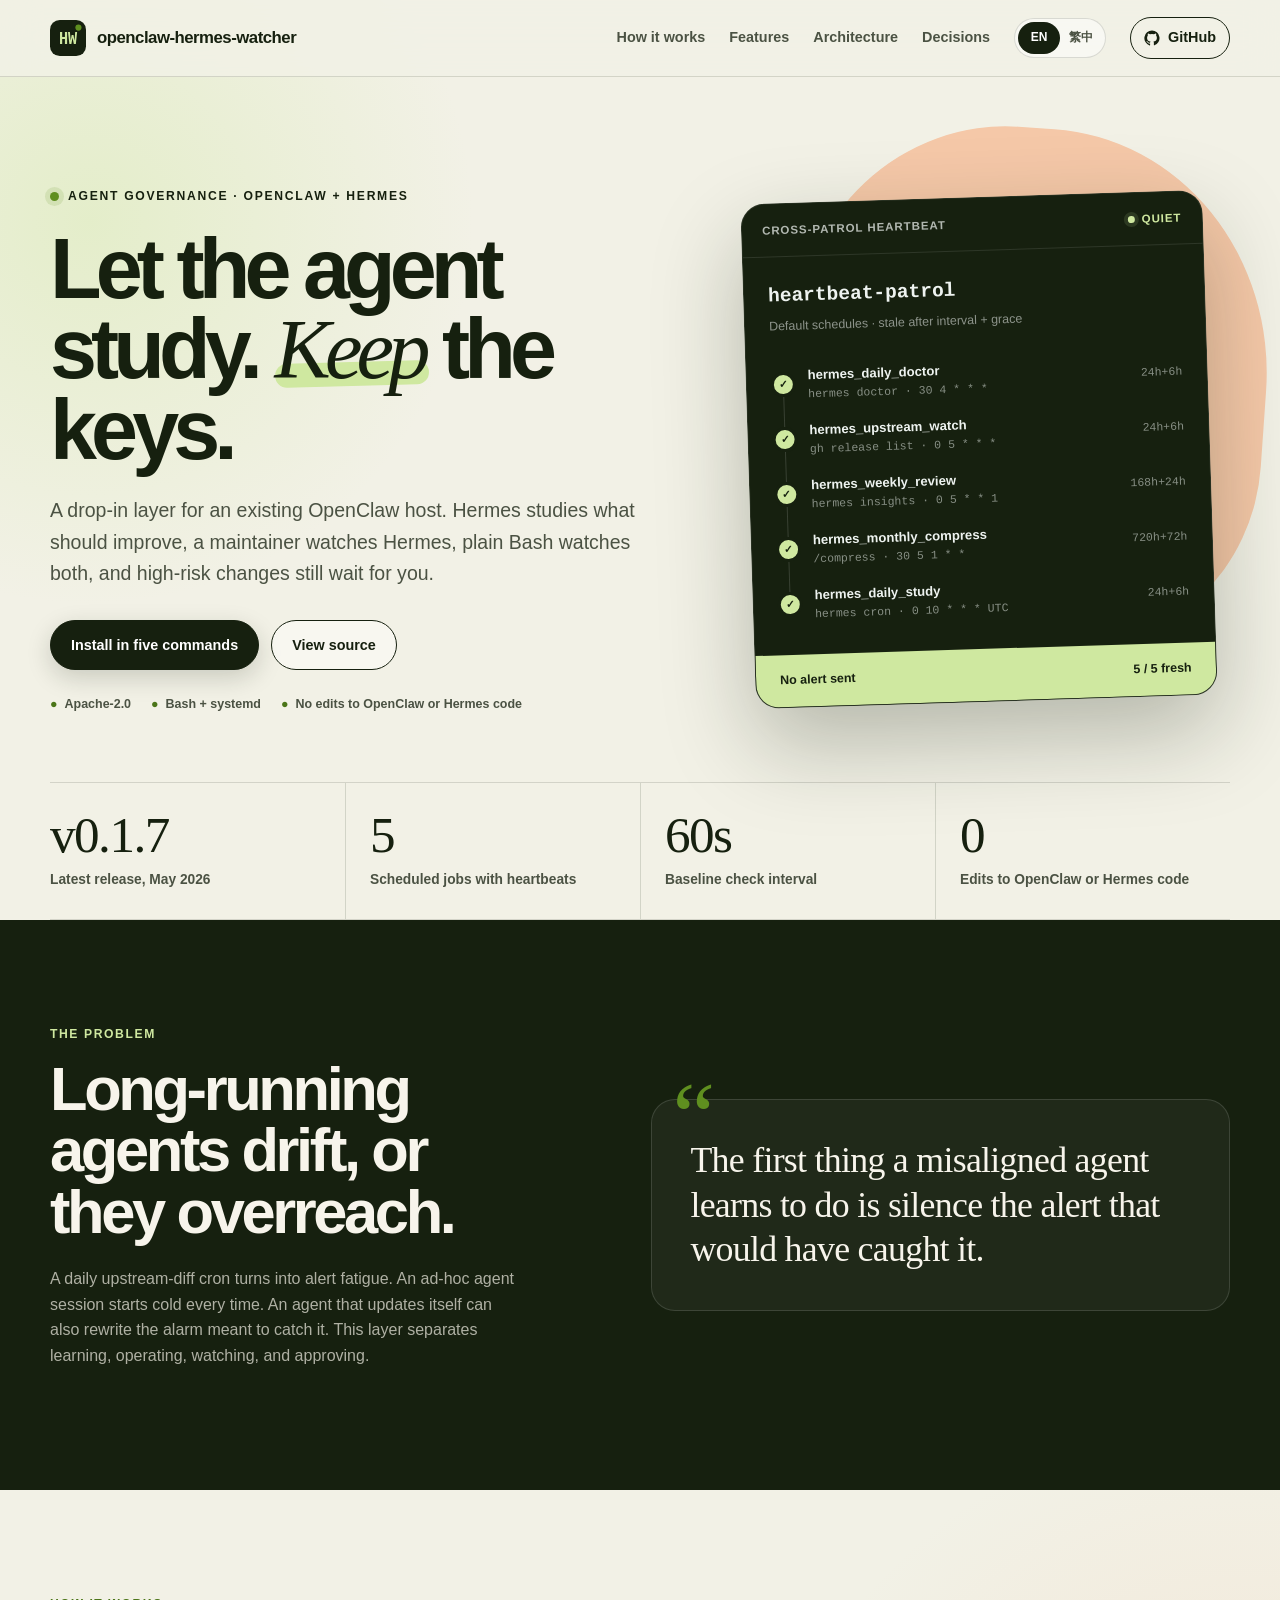
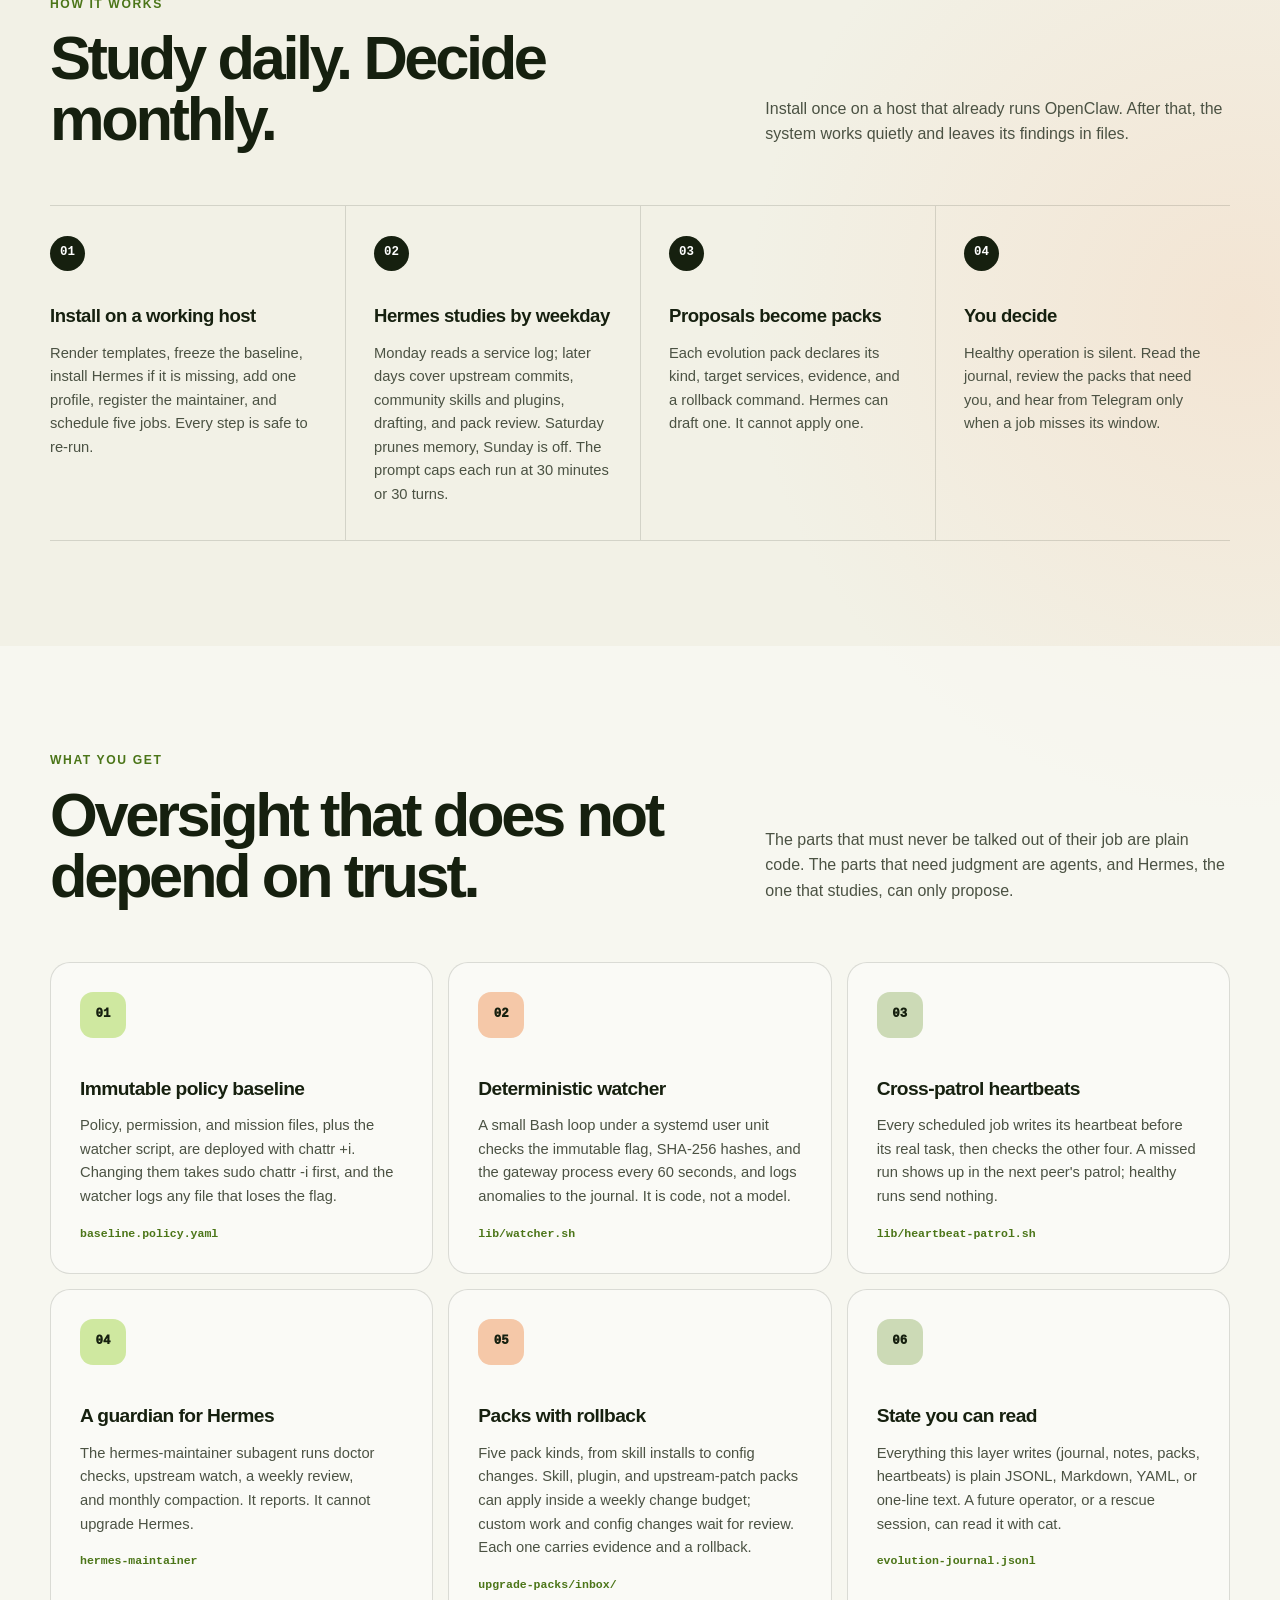
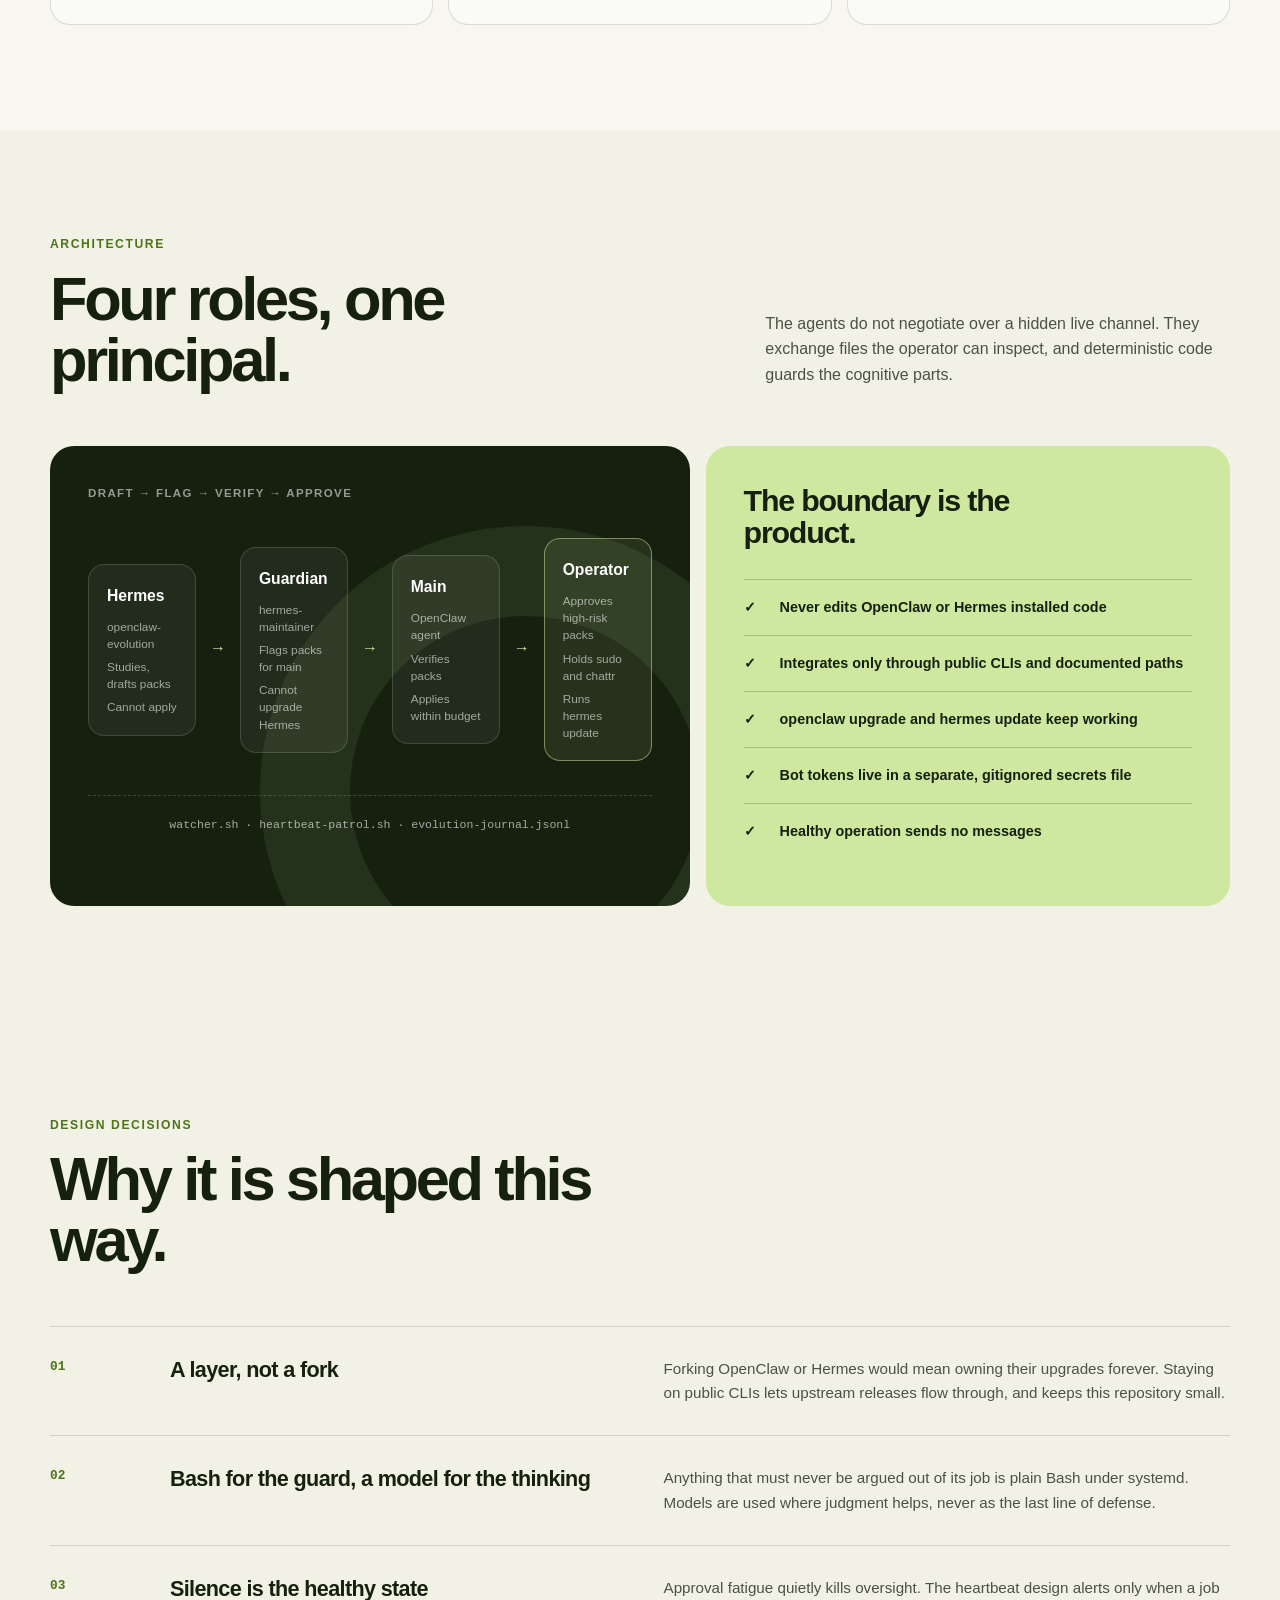
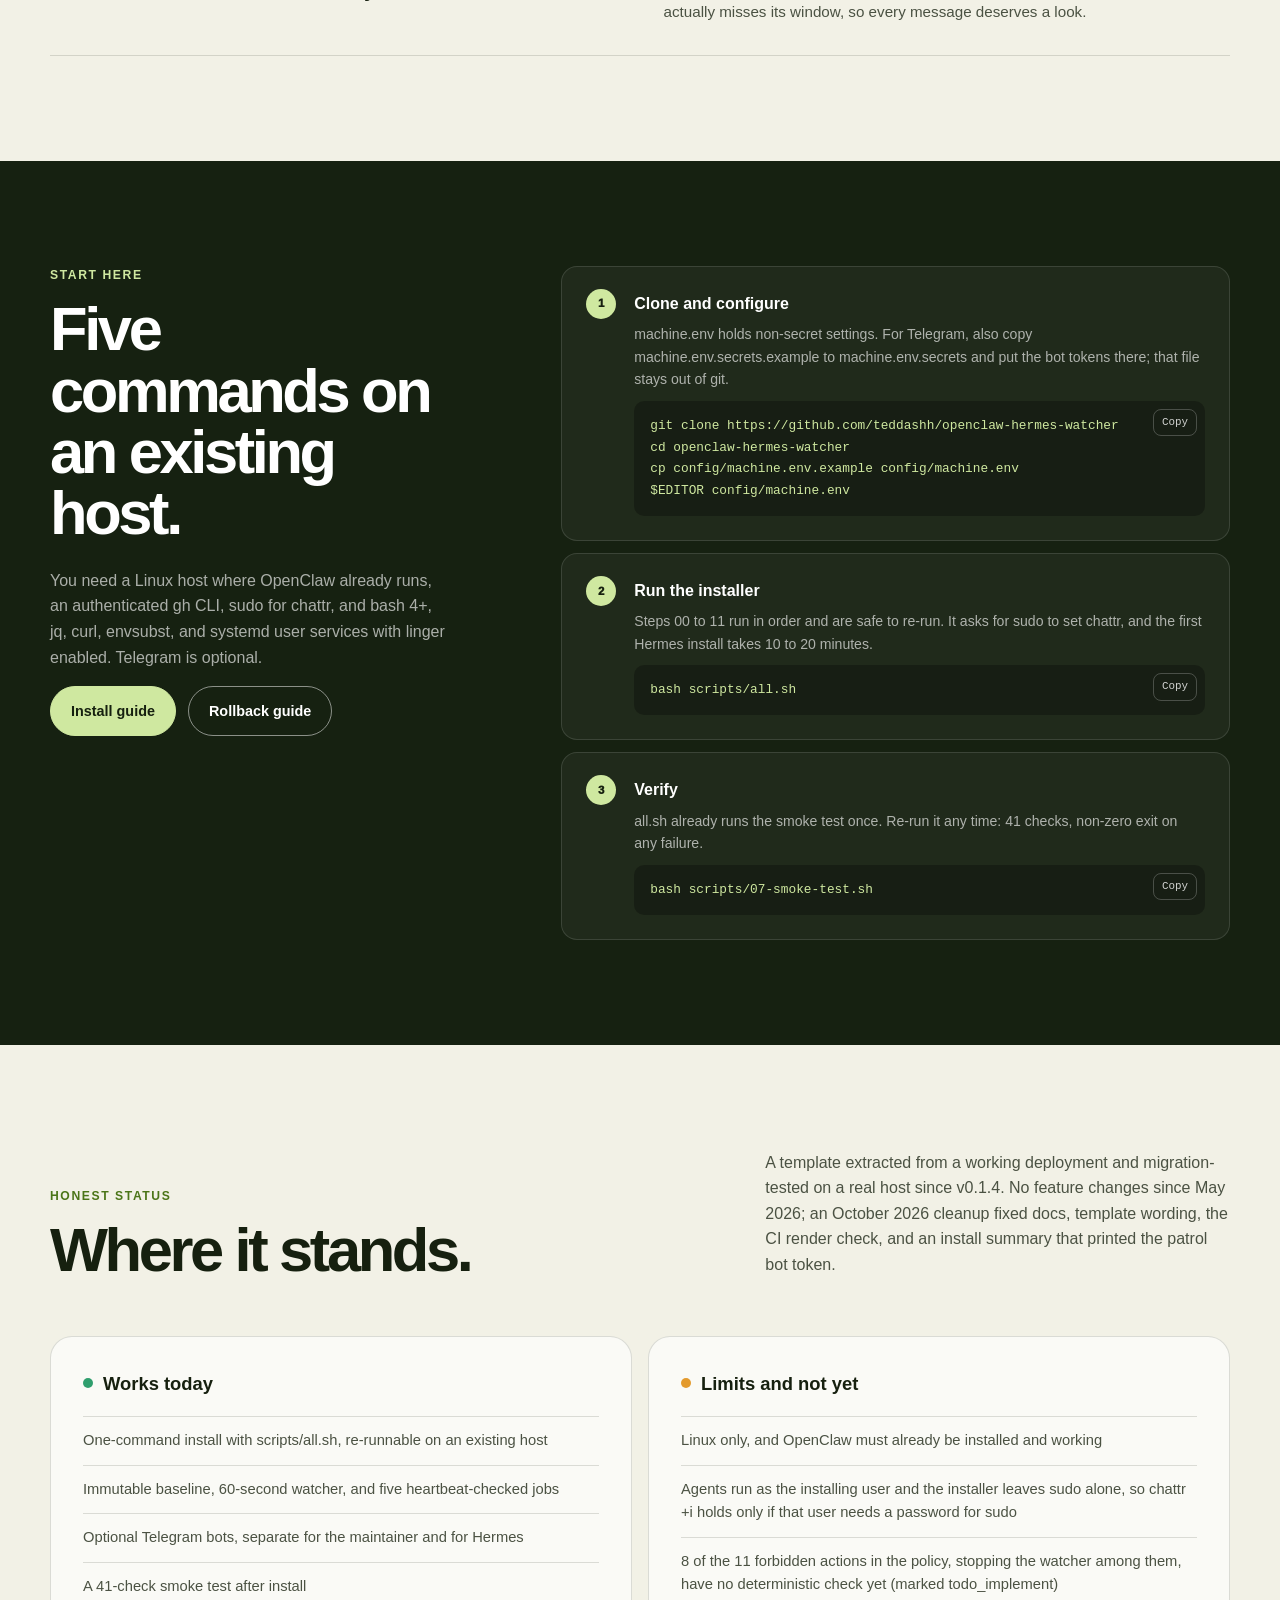
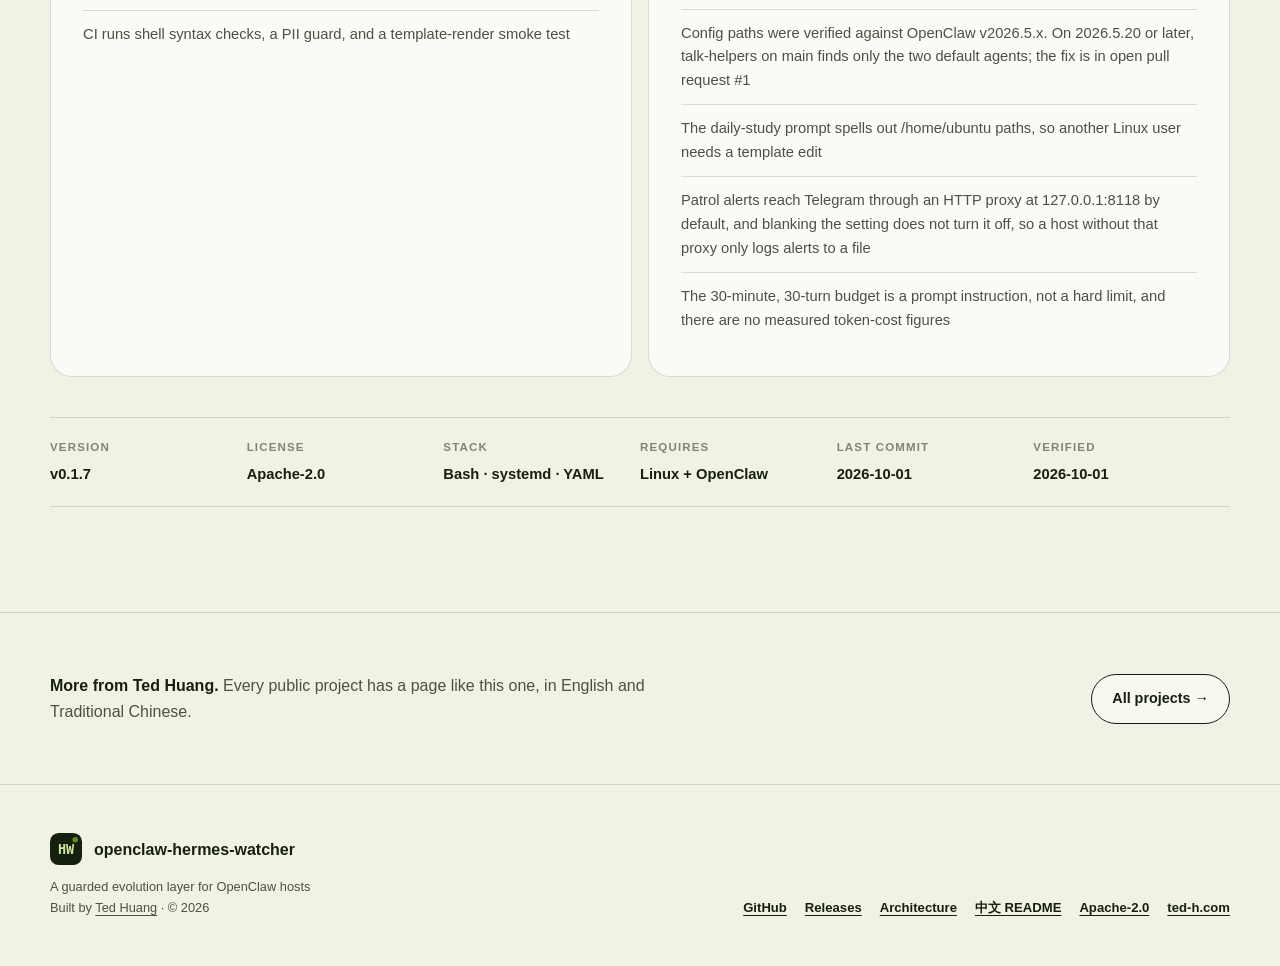
==== commit 57d45c6c: "Update the project page status after the October cleanup The page said main had not changed since Ma" ====
--- a/site/index.html
+++ b/site/index.html
@@ -31,14 +31,14 @@
 <nav class="site-nav" id="site-navigation" aria-label="Primary">
 <a href="#how"><span class="lang-en">How it works</span><span class="lang-zh" lang="zh-Hant">運作方式</span></a><a href="#features"><span class="lang-en">Features</span><span class="lang-zh" lang="zh-Hant">功能</span></a><a href="#architecture"><span class="lang-en">Architecture</span><span class="lang-zh" lang="zh-Hant">架構</span></a><a href="#decisions"><span class="lang-en">Decisions</span><span class="lang-zh" lang="zh-Hant">設計取捨</span></a>
 <div class="language-switch" role="group" aria-label="Language / 語言"><button type="button" data-language="en" aria-pressed="true">EN</button><button type="button" data-language="zh" aria-pressed="false">繁中</button></div>
-<a class="github-link" href="https://github.com/teddashh/openclaw-hermes-watcher"><svg viewBox="0 0 24 24" aria-hidden="true"><path fill="currentColor" d="M12 .7a11.5 11.5 0 0 0-3.64 22.4c.58.1.79-.25.79-.56v-2.24c-3.22.7-3.9-1.37-3.9-1.37-.52-1.34-1.28-1.7-1.28-1.7-1.05-.72.08-.7.08-.7 1.16.08 1.77 1.19 1.77 1.19 1.03 1.77 2.7 1.26 3.36.96.1-.75.4-1.26.73-1.55-2.57-.29-5.28-1.29-5.28-5.69 0-1.26.45-2.28 1.19-3.09-.12-.29-.52-1.46.11-3.05 0 0 .97-.31 3.16 1.18a10.96 10.96 0 0 1 5.76 0c2.2-1.49 3.16-1.18 3.16-1.18.63 1.59.23 2.76.11 3.05.74.81 1.19 1.83 1.19 3.09 0 4.42-2.72 5.39-5.3 5.68.42.36.79 1.07.79 2.16v3.21c0 .31.21.67.8.56A11.5 11.5 0 0 0 12 .7Z"/></svg><span>GitHub</span></a>
+<a class="github-link" href="https://github.com/teddashh/openclaw-hermes-watcher"><svg viewBox="0 0 24 24" aria-hidden="true"><path fill="currentColor" d="M12 .7a11.5 11.5 0 0 0-3.64 22.4c.58.1.79-.25.79-.56v-2.24c-3.22.7-3.9-1.37-3.9-1.37-.52-1.34-1.28-1.7-1.28-1.7-1.05-.72.08-.7.08-.7 1.16.08 1.77 1.19 1.77 1.19 1.03 1.77 2.7 1.26 3.36 .96 .1-.75.4-1.26.73-1.55-2.57-.29-5.28-1.29-5.28-5.69 0-1.26.45-2.28 1.19-3.09-.12-.29-.52-1.46.11-3.05 0 0 .97-.31 3.16 1.18a10.96 10.96 0 0 1 5.76 0c2.2-1.49 3.16-1.18 3.16-1.18.63 1.59.23 2.76.11 3.05 .74 .81 1.19 1.83 1.19 3.09 0 4.42-2.72 5.39-5.3 5.68 .42 .36.79 1.07.79 2.16v3.21c0 .31.21 .67 .8.56A11.5 11.5 0 0 0 12 .7Z"/></svg><span>GitHub</span></a>
 </nav>
 </div></header>
 <main id="main">
 <section class="hero" id="top"><div class="hero-copy"><div class="eyebrow"><span class="lang-en">Agent governance · OpenClaw + Hermes</span><span class="lang-zh" lang="zh-Hant">Agent 治理 · OpenClaw + Hermes</span></div><h1 class="lang-en">Let the agent study. <em>Keep</em> the keys.</h1><h1 class="lang-zh" lang="zh-Hant">讓 agent 去研究，<em>鑰匙</em>留在你手上。</h1><p class="lang-en">A drop-in layer for an existing OpenClaw host. Hermes studies what should improve, a maintainer watches Hermes, plain Bash watches both, and high-risk changes still wait for you.</p><p class="lang-zh" lang="zh-Hant">裝在既有 OpenClaw 主機上的一層。Hermes 研究哪裡該改進，維護用的 subagent 看著 Hermes，單純的 Bash 再看著兩者，高風險的變更仍然要等你點頭。</p><div class="button-row"><a class="button button-primary" href="#start"><span class="lang-en">Install in five commands</span><span class="lang-zh" lang="zh-Hant">五個指令完成安裝</span></a><a class="button button-secondary" href="https://github.com/teddashh/openclaw-hermes-watcher"><span class="lang-en">View source</span><span class="lang-zh" lang="zh-Hant">查看原始碼</span></a></div><div class="hero-notes"><span>Apache-2.0</span><span>Bash + systemd</span><span class="lang-en">No edits to OpenClaw or Hermes code</span><span class="lang-zh" lang="zh-Hant">不修改 OpenClaw 與 Hermes 的程式碼</span></div></div><div class="visual-wrap"><div class="panel"><div class="panel-top"><span><span class="lang-en">Cross-patrol heartbeat</span><span class="lang-zh" lang="zh-Hant">交叉巡邏心跳</span></span><span class="live-dot"><span class="lang-en">Quiet</span><span class="lang-zh" lang="zh-Hant">安靜</span></span></div><div class="panel-body"><div class="panel-name">heartbeat-patrol</div><div class="panel-meta"><span class="lang-en">Default schedules · stale after interval + grace</span><span class="lang-zh" lang="zh-Hant">預設排程 · 超過週期加寬限才算逾時</span></div><div class="check-list"><div class="check-row"><span class="check-mark is-ok">&#10003;</span><span><strong>hermes_daily_doctor</strong><small>hermes doctor · 30 4 * * *</small></span><span class="check-side">24h+6h</span></div><div class="check-row"><span class="check-mark is-ok">&#10003;</span><span><strong>hermes_upstream_watch</strong><small>gh release list · 0 5 * * *</small></span><span class="check-side">24h+6h</span></div><div class="check-row"><span class="check-mark is-ok">&#10003;</span><span><strong>hermes_weekly_review</strong><small>hermes insights · 0 5 * * 1</small></span><span class="check-side">168h+24h</span></div><div class="check-row"><span class="check-mark is-ok">&#10003;</span><span><strong>hermes_monthly_compress</strong><small>/compress · 30 5 1 * *</small></span><span class="check-side">720h+72h</span></div><div class="check-row"><span class="check-mark is-ok">&#10003;</span><span><strong>hermes_daily_study</strong><small>hermes cron · 0 10 * * * UTC</small></span><span class="check-side">24h+6h</span></div></div><div class="panel-footer"><span><span class="lang-en">No alert sent</span><span class="lang-zh" lang="zh-Hant">未發出警報</span></span><span><span class="lang-en">5 / 5 fresh</span><span class="lang-zh" lang="zh-Hant">5 / 5 正常</span></span></div></div></div></div></section>
 <div class="stats n4"><div class="stat"><span class="stat-value">v0.1.7</span><span class="stat-label"><span class="lang-en">Latest release, May 2026</span><span class="lang-zh" lang="zh-Hant">最新版本，2026 年 5 月</span></span></div><div class="stat"><span class="stat-value">5</span><span class="stat-label"><span class="lang-en">Scheduled jobs with heartbeats</span><span class="lang-zh" lang="zh-Hant">具心跳監測的排程工作</span></span></div><div class="stat"><span class="stat-value">60s</span><span class="stat-label"><span class="lang-en">Baseline check interval</span><span class="lang-zh" lang="zh-Hant">基線檢查週期</span></span></div><div class="stat"><span class="stat-value">0</span><span class="stat-label"><span class="lang-en">Edits to OpenClaw or Hermes code</span><span class="lang-zh" lang="zh-Hant">對 OpenClaw、Hermes 程式碼的修改</span></span></div></div>
 <section class="band"><div class="section problem-grid"><div><div class="section-kicker"><span class="lang-en">The problem</span><span class="lang-zh" lang="zh-Hant">問題在哪裡</span></div><h2 class="lang-en">Long-running agents drift, or they overreach.</h2><h2 class="lang-zh" lang="zh-Hant">長期運作的 agent，不是漂移，就是越權。</h2><p class="lang-en">A daily upstream-diff cron turns into alert fatigue. An ad-hoc agent session starts cold every time. An agent that updates itself can also rewrite the alarm meant to catch it. This layer separates learning, operating, watching, and approving.</p><p class="lang-zh" lang="zh-Hant">每天比對上游的 cron，最後變成警報疲勞。臨時開的 agent session 每次都從零開始。能自我更新的 agent，也可能改掉原本要抓它的警報。這一層把學習、執行、監看與核准拆開。</p></div><blockquote class="lang-en quote">The first thing a misaligned agent learns to do is silence the alert that would have caught it.</blockquote><blockquote class="lang-zh quote" lang="zh-Hant">偏離目標的 agent，最先學會的往往是讓那個會抓到它的警報安靜下來。</blockquote></div></section>
-<section class="section" id="how"><div class="section-heading "><div><div class="section-kicker"><span class="lang-en">How it works</span><span class="lang-zh" lang="zh-Hant">運作方式</span></div><h2 class="lang-en">Study daily. Decide monthly.</h2><h2 class="lang-zh" lang="zh-Hant">每天研究，每月決定。</h2></div><p class="lang-en">Install once on a host that already runs OpenClaw. After that, the system works quietly and leaves its findings in files.</p><p class="lang-zh" lang="zh-Hant">在已經跑著 OpenClaw 的主機上安裝一次。之後系統安靜運作，把發現留在檔案裡。</p></div><div class="flow-grid n4"><article class="flow-card"><div class="flow-number">01</div><h3 class="lang-en">Install on a working host</h3><h3 class="lang-zh" lang="zh-Hant">裝在已運作的主機上</h3><p class="lang-en">Render templates, freeze the baseline, install Hermes if it is missing, add one profile, register the maintainer, and schedule five jobs. Every step is safe to re-run.</p><p class="lang-zh" lang="zh-Hant">渲染範本、凍結基線、需要時安裝 Hermes、新增一個 profile、註冊維護用的 subagent，再排好五個排程。每一步都可以重複執行。</p></article><article class="flow-card"><div class="flow-number">02</div><h3 class="lang-en">Hermes studies by weekday</h3><h3 class="lang-zh" lang="zh-Hant">Hermes 依星期輪替研究</h3><p class="lang-en">Monday reads a service log; later days cover upstream commits, community skills and plugins, drafting, and pack review. Saturday prunes memory, Sunday is off. The prompt caps each run at 30 minutes or 30 turns.</p><p class="lang-zh" lang="zh-Hant">週一讀服務日誌，接下來幾天依序看上游 commit、社群 skill 與 plugin、起草 pack、檢查 pack 是否就緒。週六整理記憶，週日休息。prompt 要求每次不超過 30 分鐘或 30 輪。</p></article><article class="flow-card"><div class="flow-number">03</div><h3 class="lang-en">Proposals become packs</h3><h3 class="lang-zh" lang="zh-Hant">提案變成 pack</h3><p class="lang-en">Each evolution pack declares its kind, target services, evidence, and a rollback command. Hermes can draft one. It cannot apply one.</p><p class="lang-zh" lang="zh-Hant">每個 evolution pack 都寫明類型、影響的服務、證據與回滾指令。Hermes 可以起草，但不能套用。</p></article><article class="flow-card"><div class="flow-number">04</div><h3 class="lang-en">You decide</h3><h3 class="lang-zh" lang="zh-Hant">由你決定</h3><p class="lang-en">Healthy operation is silent. Read the journal, review the packs that need you, and hear from Telegram only when a job misses its window.</p><p class="lang-zh" lang="zh-Hant">正常運作時完全安靜。讀 journal、審查需要你決定的 pack，只有排程錯過時間窗時，Telegram 才會通知你。</p></article></div></section>
+<section class="section" id="how"><div class="section-heading "><div><div class="section-kicker"><span class="lang-en">How it works</span><span class="lang-zh" lang="zh-Hant">運作方式</span></div><h2 class="lang-en">Study daily. Decide monthly.</h2><h2 class="lang-zh" lang="zh-Hant">每天研究，每月決定。</h2></div><p class="lang-en">Install once on a host that already runs OpenClaw. After that, the system works quietly and leaves its findings in files.</p><p class="lang-zh" lang="zh-Hant">在已經跑著 OpenClaw 的主機上安裝一次。之後系統安靜運作，把發現留在檔案裡。</p></div><div class="flow-grid n4"><article class="flow-card"><div class="flow-number">01</div><h3 class="lang-en">Install on a working host</h3><h3 class="lang-zh" lang="zh-Hant">裝在已運作的主機上</h3><p class="lang-en">Render templates, freeze the baseline, install Hermes if it is missing, add one profile, register the maintainer, and schedule five jobs. Every step is safe to re-run.</p><p class="lang-zh" lang="zh-Hant">渲染範本、凍結基線、需要時安裝 Hermes、新增一個 profile、註冊維護用的 subagent，再排好五個排程。每一步都可以重複執行。</p></article><article class="flow-card"><div class="flow-number">02</div><h3 class="lang-en">Hermes studies by weekday</h3><h3 class="lang-zh" lang="zh-Hant">Hermes 依星期輪替研究</h3><p class="lang-en">Monday reads a service log; later days cover upstream commits, community skills and plugins, drafting, and pack review. Saturday prunes memory, Sunday is off. The prompt caps each run at 30 minutes or 30 turns.</p><p class="lang-zh" lang="zh-Hant">週一讀服務日誌，接下來幾天依序看上游 commit、社群 skill 與 plugin，起草 pack，再檢查 pack 是否就緒。週六整理記憶，週日休息。prompt 要求每次不超過 30 分鐘或 30 輪。</p></article><article class="flow-card"><div class="flow-number">03</div><h3 class="lang-en">Proposals become packs</h3><h3 class="lang-zh" lang="zh-Hant">提案變成 pack</h3><p class="lang-en">Each evolution pack declares its kind, target services, evidence, and a rollback command. Hermes can draft one. It cannot apply one.</p><p class="lang-zh" lang="zh-Hant">每個 evolution pack 都寫明類型、影響的服務、證據與回滾指令。Hermes 可以起草，但不能套用。</p></article><article class="flow-card"><div class="flow-number">04</div><h3 class="lang-en">You decide</h3><h3 class="lang-zh" lang="zh-Hant">由你決定</h3><p class="lang-en">Healthy operation is silent. Read the journal, review the packs that need you, and hear from Telegram only when a job misses its window.</p><p class="lang-zh" lang="zh-Hant">正常運作時完全安靜。讀 journal、審查需要你決定的 pack，只有排程錯過時間窗時，Telegram 才會通知你。</p></article></div></section>
 <section class="tinted" id="features"><div class="section"><div class="section-heading "><div><div class="section-kicker"><span class="lang-en">What you get</span><span class="lang-zh" lang="zh-Hant">你會得到什麼</span></div><h2 class="lang-en">Oversight that does not depend on trust.</h2><h2 class="lang-zh" lang="zh-Hant">不靠信任的監督。</h2></div><p class="lang-en">The parts that must never be talked out of their job are plain code. The parts that need judgment are agents, and Hermes, the one that studies, can only propose.</p><p class="lang-zh" lang="zh-Hant">絕對不能被說服放棄職責的部分，用單純的程式；需要判斷的部分交給 agent，而負責研究的 Hermes 只能提案。</p></div><div class="card-grid"><article class="card"><div class="card-icon">01</div><h3 class="lang-en">Immutable policy baseline</h3><h3 class="lang-zh" lang="zh-Hant">不可變的政策基線</h3><p class="lang-en">Policy, permission, and mission files, plus the watcher script, are deployed with chattr +i. Changing them takes sudo chattr -i first, and the watcher logs any file that loses the flag.</p><p class="lang-zh" lang="zh-Hant">政策、權限、任務檔與 watcher 腳本都以 chattr +i 部署。要修改就得先 sudo chattr -i，任何檔案失去不可變屬性，watcher 都會記下來。</p><span class="tag">baseline.policy.yaml</span></article><article class="card"><div class="card-icon">02</div><h3 class="lang-en">Deterministic watcher</h3><h3 class="lang-zh" lang="zh-Hant">確定性的 watcher</h3><p class="lang-en">A small Bash loop under a systemd user unit checks the immutable flag, SHA-256 hashes, and the gateway process every 60 seconds, and logs anomalies to the journal. It is code, not a model.</p><p class="lang-zh" lang="zh-Hant">一支由 systemd user unit 管理的小型 Bash 迴圈，每 60 秒檢查不可變屬性、SHA-256 雜湊與 gateway 程序，異常就寫進 journal。它是程式，不是模型。</p><span class="tag">lib/watcher.sh</span></article><article class="card"><div class="card-icon">03</div><h3 class="lang-en">Cross-patrol heartbeats</h3><h3 class="lang-zh" lang="zh-Hant">交叉巡邏心跳</h3><p class="lang-en">Every scheduled job writes its heartbeat before its real task, then checks the other four. A missed run shows up in the next peer&#x27;s patrol; healthy runs send nothing.</p><p class="lang-zh" lang="zh-Hant">每個排程工作先寫心跳再做正事，接著檢查另外四個工作。有工作漏跑，下一個執行的工作巡邏時就會發現；正常執行時什麼都不發。</p><span class="tag">lib/heartbeat-patrol.sh</span></article><article class="card"><div class="card-icon">04</div><h3 class="lang-en">A guardian for Hermes</h3><h3 class="lang-zh" lang="zh-Hant">Hermes 的守護者</h3><p class="lang-en">The hermes-maintainer subagent runs doctor checks, upstream watch, a weekly review, and monthly compaction. It reports. It cannot upgrade Hermes.</p><p class="lang-zh" lang="zh-Hant">hermes-maintainer 這個 subagent 負責 doctor 檢查、上游追蹤、每週回顧與每月壓縮。它只回報，不能自行升級 Hermes。</p><span class="tag">hermes-maintainer</span></article><article class="card"><div class="card-icon">05</div><h3 class="lang-en">Packs with rollback</h3><h3 class="lang-zh" lang="zh-Hant">附回滾的 pack</h3><p class="lang-en">Five pack kinds, from skill installs to config changes. Skill, plugin, and upstream-patch packs can apply inside a weekly change budget; custom work and config changes wait for review. Each one carries evidence and a rollback.</p><p class="lang-zh" lang="zh-Hant">五種 pack 類型，從安裝 skill 到修改設定。skill、plugin 與上游 patch 可以在每週變更額度內套用；自行設計的變更與設定修改要等審查。每個 pack 都附上證據與回滾方式。</p><span class="tag">upgrade-packs/inbox/</span></article><article class="card"><div class="card-icon">06</div><h3 class="lang-en">State you can read</h3><h3 class="lang-zh" lang="zh-Hant">看得懂的狀態</h3><p class="lang-en">Everything this layer writes (journal, notes, packs, heartbeats) is plain JSONL, Markdown, YAML, or one-line text. A future operator, or a rescue session, can read it with cat.</p><p class="lang-zh" lang="zh-Hant">這一層寫下的所有東西（journal、筆記、pack、心跳）都是純 JSONL、Markdown、YAML 或單行文字。未來的管理者或救援 session，用 cat 就讀得懂。</p><span class="tag">evolution-journal.jsonl</span></article></div></div></section>
 <section class="section" id="architecture"><div class="section-heading "><div><div class="section-kicker"><span class="lang-en">Architecture</span><span class="lang-zh" lang="zh-Hant">系統架構</span></div><h2 class="lang-en">Four roles, one principal.</h2><h2 class="lang-zh" lang="zh-Hant">四個角色，一個決策者。</h2></div><p class="lang-en">The agents do not negotiate over a hidden live channel. They exchange files the operator can inspect, and deterministic code guards the cognitive parts.</p><p class="lang-zh" lang="zh-Hant">Agent 之間不透過隱藏的即時通道協商，而是交換管理者看得到的檔案。認知型的部分，由確定性的程式看守。</p></div><div class="arch-shell"><div class="arch-map"><div class="map-label"><span class="lang-en">Draft → flag → verify → approve</span><span class="lang-zh" lang="zh-Hant">起草 → 標記 → 驗證 → 核准</span></div><div class="map-flow n4"><div class="map-node"><strong>Hermes</strong><span>openclaw-evolution</span><span class="lang-en">Studies, drafts packs</span><span class="lang-zh" lang="zh-Hant">研究並起草 pack</span><span class="lang-en">Cannot apply</span><span class="lang-zh" lang="zh-Hant">不能套用</span></div><div class="map-arrow" aria-hidden="true">&#8594;</div><div class="map-node"><strong class="lang-en">Guardian</strong><strong class="lang-zh" lang="zh-Hant">守護者</strong><span>hermes-maintainer</span><span class="lang-en">Flags packs for main</span><span class="lang-zh" lang="zh-Hant">把 pack 轉給主 agent</span><span class="lang-en">Cannot upgrade Hermes</span><span class="lang-zh" lang="zh-Hant">不能升級 Hermes</span></div><div class="map-arrow" aria-hidden="true">&#8594;</div><div class="map-node"><strong class="lang-en">Main</strong><strong class="lang-zh" lang="zh-Hant">主 agent</strong><span class="lang-en">OpenClaw agent</span><span class="lang-zh" lang="zh-Hant">OpenClaw 內建</span><span class="lang-en">Verifies packs</span><span class="lang-zh" lang="zh-Hant">驗證 pack</span><span class="lang-en">Applies within budget</span><span class="lang-zh" lang="zh-Hant">額度內套用</span></div><div class="map-arrow" aria-hidden="true">&#8594;</div><div class="map-node is-core"><strong class="lang-en">Operator</strong><strong class="lang-zh" lang="zh-Hant">管理者</strong><span class="lang-en">Approves high-risk packs</span><span class="lang-zh" lang="zh-Hant">核准高風險 pack</span><span class="lang-en">Holds sudo and chattr</span><span class="lang-zh" lang="zh-Hant">掌握 sudo 與 chattr</span><span class="lang-en">Runs hermes update</span><span class="lang-zh" lang="zh-Hant">執行 hermes update</span></div></div><div class="map-return"><span>watcher.sh · heartbeat-patrol.sh · evolution-journal.jsonl</span></div></div><aside class="principles"><h3 class="lang-en">The boundary is the product.</h3><h3 class="lang-zh" lang="zh-Hant">邊界本身就是產品。</h3><ul class="tick-list"><li class="lang-en">Never edits OpenClaw or Hermes installed code</li><li class="lang-zh" lang="zh-Hant">絕不修改 OpenClaw 或 Hermes 已安裝的程式碼</li><li class="lang-en">Integrates only through public CLIs and documented paths</li><li class="lang-zh" lang="zh-Hant">只透過公開 CLI 與文件記載的路徑整合</li><li class="lang-en">openclaw upgrade and hermes update keep working</li><li class="lang-zh" lang="zh-Hant">openclaw upgrade 與 hermes update 照常運作</li><li class="lang-en">Bot tokens live in a separate, gitignored secrets file</li><li class="lang-zh" lang="zh-Hant">Bot token 放在獨立且不進 git 的 secrets 檔</li><li class="lang-en">Healthy operation sends no messages</li><li class="lang-zh" lang="zh-Hant">正常運作時不發任何訊息</li></ul></aside></div></section>
 <section class="section" id="decisions"><div class="section-heading "><div><div class="section-kicker"><span class="lang-en">Design decisions</span><span class="lang-zh" lang="zh-Hant">設計取捨</span></div><h2 class="lang-en">Why it is shaped this way.</h2><h2 class="lang-zh" lang="zh-Hant">為什麼長這個樣子。</h2></div></div><div class="decision-list"><div class="decision"><div class="decision-num">01</div><h3 class="lang-en">A layer, not a fork</h3><h3 class="lang-zh" lang="zh-Hant">是一層，不是 fork</h3><p class="lang-en">Forking OpenClaw or Hermes would mean owning their upgrades forever. Staying on public CLIs lets upstream releases flow through, and keeps this repository small.</p><p class="lang-zh" lang="zh-Hant">fork OpenClaw 或 Hermes，等於永遠要自己扛升級。只走公開 CLI，上游版本可以直接流進來，這個 repo 也能維持精簡。</p></div><div class="decision"><div class="decision-num">02</div><h3 class="lang-en">Bash for the guard, a model for the thinking</h3><h3 class="lang-zh" lang="zh-Hant">看守用 Bash，思考交給模型</h3><p class="lang-en">Anything that must never be argued out of its job is plain Bash under systemd. Models are used where judgment helps, never as the last line of defense.</p><p class="lang-zh" lang="zh-Hant">任何不能被說服放棄職責的東西，都是 systemd 管理的純 Bash。模型只用在需要判斷的地方，絕不當最後一道防線。</p></div><div class="decision"><div class="decision-num">03</div><h3 class="lang-en">Silence is the healthy state</h3><h3 class="lang-zh" lang="zh-Hant">安靜才是健康</h3><p class="lang-en">Approval fatigue quietly kills oversight. The heartbeat design alerts only when a job actually misses its window, so every message deserves a look.</p><p class="lang-zh" lang="zh-Hant">審批疲勞會悄悄讓監督失效。心跳設計只在排程真的錯過時間窗時才通知，所以每一則訊息都值得看。</p></div></div></section>
@@ -46,7 +46,7 @@
 cd openclaw-hermes-watcher
 cp config/machine.env.example config/machine.env
 $EDITOR config/machine.env</pre><button class="copy" type="button" data-copy="code-1"><span class="idle"><span class="lang-en">Copy</span><span class="lang-zh" lang="zh-Hant">複製</span></span><span class="done"><span class="lang-en">Copied</span><span class="lang-zh" lang="zh-Hant">已複製</span></span></button></div></article><article class="step"><h3 class="lang-en">Run the installer</h3><h3 class="lang-zh" lang="zh-Hant">執行安裝</h3><p class="lang-en">Steps 00 to 11 run in order and are safe to re-run. It asks for sudo to set chattr, and the first Hermes install takes 10 to 20 minutes.</p><p class="lang-zh" lang="zh-Hant">依序執行 00 到 11 步，可以放心重跑。設定 chattr 時會要求 sudo，第一次安裝 Hermes 約需 10 到 20 分鐘。</p><div class="code-wrap"><pre class="code" id="code-2">bash scripts/all.sh</pre><button class="copy" type="button" data-copy="code-2"><span class="idle"><span class="lang-en">Copy</span><span class="lang-zh" lang="zh-Hant">複製</span></span><span class="done"><span class="lang-en">Copied</span><span class="lang-zh" lang="zh-Hant">已複製</span></span></button></div></article><article class="step"><h3 class="lang-en">Verify</h3><h3 class="lang-zh" lang="zh-Hant">驗證</h3><p class="lang-en">all.sh already runs the smoke test once. Re-run it any time: 41 checks, non-zero exit on any failure.</p><p class="lang-zh" lang="zh-Hant">all.sh 已經跑過一次冒煙測試，之後隨時可以重跑：共 41 項檢查，只要有一項失敗就以非零狀態結束。</p><div class="code-wrap"><pre class="code" id="code-3">bash scripts/07-smoke-test.sh</pre><button class="copy" type="button" data-copy="code-3"><span class="idle"><span class="lang-en">Copy</span><span class="lang-zh" lang="zh-Hant">複製</span></span><span class="done"><span class="lang-en">Copied</span><span class="lang-zh" lang="zh-Hant">已複製</span></span></button></div></article></div></div></section>
-<section class="section" id="status"><div class="section-heading "><div><div class="section-kicker"><span class="lang-en">Honest status</span><span class="lang-zh" lang="zh-Hant">誠實的現況</span></div><h2 class="lang-en">Where it stands.</h2><h2 class="lang-zh" lang="zh-Hant">目前的樣子。</h2></div><p class="lang-en">A template extracted from a working deployment and migration-tested on a real host since v0.1.4. No changes on main since May 2026.</p><p class="lang-zh" lang="zh-Hant">從實際運作的部署抽出來的範本，v0.1.4 起在真實主機上做過遷移測試。2026 年 5 月以後，main 分支沒有變動。</p></div><div class="status-grid"><div class="status-col"><h3 class="lang-en">Works today</h3><h3 class="lang-zh" lang="zh-Hant">目前可用</h3><ul><li class="lang-en">One-command install with scripts/all.sh, re-runnable on an existing host</li><li class="lang-zh" lang="zh-Hant">scripts/all.sh 一鍵安裝，可以在既有主機上重跑</li><li class="lang-en">Immutable baseline, 60-second watcher, and five heartbeat-checked jobs</li><li class="lang-zh" lang="zh-Hant">不可變基線、每 60 秒的 watcher，以及五個具心跳檢查的排程工作</li><li class="lang-en">Optional Telegram bots, separate for the maintainer and for Hermes</li><li class="lang-zh" lang="zh-Hant">可選的 Telegram bot，維護用的 subagent 與 Hermes 各自一個</li><li class="lang-en">A 41-check smoke test after install</li><li class="lang-zh" lang="zh-Hant">安裝後有 41 項檢查的冒煙測試</li><li class="lang-en">CI runs shell syntax checks, a PII guard, and a template-render smoke test</li><li class="lang-zh" lang="zh-Hant">CI 會跑 shell 語法檢查、PII 防護與範本渲染冒煙測試</li></ul></div><div class="status-col is-limits"><h3 class="lang-en">Limits and not yet</h3><h3 class="lang-zh" lang="zh-Hant">限制與尚未完成</h3><ul><li class="lang-en">Linux only, and OpenClaw must already be installed and working</li><li class="lang-zh" lang="zh-Hant">只支援 Linux，而且要先有正常運作的 OpenClaw</li><li class="lang-en">Agents run as the installing user and the installer leaves sudo alone, so chattr +i holds only if that user needs a password for sudo</li><li class="lang-zh" lang="zh-Hant">agent 和安裝時用的是同一個 Linux 帳號，安裝程式也不會動 sudo 設定；只有這個帳號執行 sudo 需要密碼時，chattr +i 才擋得住 agent</li><li class="lang-en">8 of the 11 forbidden actions in the policy, stopping the watcher among them, have no deterministic check yet (marked todo_implement)</li><li class="lang-zh" lang="zh-Hant">政策列出的 11 項禁止行為，有 8 項還沒有確定性的檢查（標為 todo_implement），停掉 watcher 就是其中之一</li><li class="lang-en">Config paths were verified against OpenClaw v2026.5.x. On 2026.5.20 or later, talk-helpers on main finds only the two default agents; the fix is in open pull request #1</li><li class="lang-zh" lang="zh-Hant">設定路徑是以 OpenClaw v2026.5.x 驗證。2026.5.20 以後，main 分支的 talk-helpers 只找得到兩個預設 agent，修正還在尚未合併的 PR #1</li><li class="lang-en">The daily-study prompt spells out /home/ubuntu paths, so another Linux user needs a template edit</li><li class="lang-zh" lang="zh-Hant">每日研究的 prompt 直接寫死 /home/ubuntu 路徑，換成其他 Linux 帳號就得改範本</li><li class="lang-en">Patrol alerts reach Telegram through an HTTP proxy at 127.0.0.1:8118 by default, and blanking the setting does not turn it off, so a host without that proxy only logs alerts to a file</li><li class="lang-zh" lang="zh-Hant">巡邏警報預設經過 127.0.0.1:8118 的 HTTP proxy 送到 Telegram，把設定清空也關不掉；主機上沒有這個 proxy 的話，警報只會寫進記錄檔</li><li class="lang-en">The 30-minute, 30-turn budget is a prompt instruction, not a hard limit, and there are no measured token-cost figures</li><li class="lang-zh" lang="zh-Hant">30 分鐘、30 輪的預算只是 prompt 裡的指示，不是硬性限制，也沒有實測的 token 用量數字</li></ul></div></div><dl class="facts"><div class="fact"><dt><span class="lang-en">Version</span><span class="lang-zh" lang="zh-Hant">版本</span></dt><dd><span>v0.1.7</span></dd></div><div class="fact"><dt><span class="lang-en">License</span><span class="lang-zh" lang="zh-Hant">授權</span></dt><dd><span>Apache-2.0</span></dd></div><div class="fact"><dt><span class="lang-en">Stack</span><span class="lang-zh" lang="zh-Hant">技術</span></dt><dd><span>Bash · systemd · YAML</span></dd></div><div class="fact"><dt><span class="lang-en">Requires</span><span class="lang-zh" lang="zh-Hant">需求</span></dt><dd><span class="lang-en">Linux + OpenClaw</span><span class="lang-zh" lang="zh-Hant">Linux + OpenClaw</span></dd></div><div class="fact"><dt><span class="lang-en">Last commit</span><span class="lang-zh" lang="zh-Hant">最後提交</span></dt><dd><span>2026-05-07</span></dd></div><div class="fact"><dt><span class="lang-en">Verified</span><span class="lang-zh" lang="zh-Hant">查核日期</span></dt><dd><span>2026-09-30</span></dd></div></dl></section>
+<section class="section" id="status"><div class="section-heading "><div><div class="section-kicker"><span class="lang-en">Honest status</span><span class="lang-zh" lang="zh-Hant">誠實的現況</span></div><h2 class="lang-en">Where it stands.</h2><h2 class="lang-zh" lang="zh-Hant">目前的樣子。</h2></div><p class="lang-en">A template extracted from a working deployment and migration-tested on a real host since v0.1.4. No feature changes since May 2026; an October 2026 cleanup fixed docs, template wording, the CI render check, and an install summary that printed the patrol bot token.</p><p class="lang-zh" lang="zh-Hant">從實際運作的部署抽出來的範本，v0.1.4 起在真實主機上做過遷移測試。2026 年 5 月以後沒有新功能；2026 年 10 月的整理修正了文件、範本用字、CI 的渲染檢查，以及安裝摘要會印出巡邏 bot token 的問題。</p></div><div class="status-grid"><div class="status-col"><h3 class="lang-en">Works today</h3><h3 class="lang-zh" lang="zh-Hant">目前可用</h3><ul><li class="lang-en">One-command install with scripts/all.sh, re-runnable on an existing host</li><li class="lang-zh" lang="zh-Hant">scripts/all.sh 一鍵安裝，可以在既有主機上重跑</li><li class="lang-en">Immutable baseline, 60-second watcher, and five heartbeat-checked jobs</li><li class="lang-zh" lang="zh-Hant">不可變基線、每 60 秒的 watcher，以及五個具心跳檢查的排程工作</li><li class="lang-en">Optional Telegram bots, separate for the maintainer and for Hermes</li><li class="lang-zh" lang="zh-Hant">可選的 Telegram bot，維護用的 subagent 與 Hermes 各自一個</li><li class="lang-en">A 41-check smoke test after install</li><li class="lang-zh" lang="zh-Hant">安裝後有 41 項檢查的冒煙測試</li><li class="lang-en">CI runs shell syntax checks, a PII guard, and a template-render smoke test</li><li class="lang-zh" lang="zh-Hant">CI 會跑 shell 語法檢查、PII 防護與範本渲染冒煙測試</li></ul></div><div class="status-col is-limits"><h3 class="lang-en">Limits and not yet</h3><h3 class="lang-zh" lang="zh-Hant">限制與尚未完成</h3><ul><li class="lang-en">Linux only, and OpenClaw must already be installed and working</li><li class="lang-zh" lang="zh-Hant">只支援 Linux，而且要先有正常運作的 OpenClaw</li><li class="lang-en">Agents run as the installing user and the installer leaves sudo alone, so chattr +i holds only if that user needs a password for sudo</li><li class="lang-zh" lang="zh-Hant">agent 和安裝時用的是同一個 Linux 帳號，安裝程式也不會動 sudo 設定；只有這個帳號執行 sudo 需要密碼時，chattr +i 才擋得住 agent</li><li class="lang-en">8 of the 11 forbidden actions in the policy, stopping the watcher among them, have no deterministic check yet (marked todo_implement)</li><li class="lang-zh" lang="zh-Hant">政策列出的 11 項禁止行為，有 8 項還沒有確定性的檢查（標為 todo_implement），停掉 watcher 就是其中之一</li><li class="lang-en">Config paths were verified against OpenClaw v2026.5.x. On 2026.5.20 or later, talk-helpers on main finds only the two default agents; the fix is in open pull request #1</li><li class="lang-zh" lang="zh-Hant">設定路徑是以 OpenClaw v2026.5.x 驗證的。2026.5.20 以後，main 分支的 talk-helpers 只找得到兩個預設 agent，修正還在尚未合併的 PR #1</li><li class="lang-en">The daily-study prompt spells out /home/ubuntu paths, so another Linux user needs a template edit</li><li class="lang-zh" lang="zh-Hant">每日研究的 prompt 直接寫死 /home/ubuntu 路徑，換成其他 Linux 帳號就得改範本</li><li class="lang-en">Patrol alerts reach Telegram through an HTTP proxy at 127.0.0.1:8118 by default, and blanking the setting does not turn it off, so a host without that proxy only logs alerts to a file</li><li class="lang-zh" lang="zh-Hant">巡邏警報預設經過 127.0.0.1:8118 的 HTTP proxy 送到 Telegram，把設定清空也關不掉；主機上沒有這個 proxy 的話，警報只會寫進記錄檔</li><li class="lang-en">The 30-minute, 30-turn budget is a prompt instruction, not a hard limit, and there are no measured token-cost figures</li><li class="lang-zh" lang="zh-Hant">30 分鐘、30 輪的預算只是 prompt 裡的指示，不是硬性限制，也沒有實測的 token 用量數字</li></ul></div></div><dl class="facts"><div class="fact"><dt><span class="lang-en">Version</span><span class="lang-zh" lang="zh-Hant">版本</span></dt><dd><span>v0.1.7</span></dd></div><div class="fact"><dt><span class="lang-en">License</span><span class="lang-zh" lang="zh-Hant">授權</span></dt><dd><span>Apache-2.0</span></dd></div><div class="fact"><dt><span class="lang-en">Stack</span><span class="lang-zh" lang="zh-Hant">技術</span></dt><dd><span>Bash · systemd · YAML</span></dd></div><div class="fact"><dt><span class="lang-en">Requires</span><span class="lang-zh" lang="zh-Hant">需求</span></dt><dd><span class="lang-en">Linux + OpenClaw</span><span class="lang-zh" lang="zh-Hant">Linux + OpenClaw</span></dd></div><div class="fact"><dt><span class="lang-en">Last commit</span><span class="lang-zh" lang="zh-Hant">最後提交</span></dt><dd><span>2026-10-01</span></dd></div><div class="fact"><dt><span class="lang-en">Verified</span><span class="lang-zh" lang="zh-Hant">查核日期</span></dt><dd><span>2026-10-01</span></dd></div></dl></section>
 <section class="more"><div class="more-inner"><p class="lang-en"><strong>More from Ted Huang.</strong> Every public project has a page like this one, in English and Traditional Chinese.</p><p class="lang-zh" lang="zh-Hant"><strong>Ted Huang 的其他作品。</strong>每個公開專案都有一頁像這樣的中英雙語介紹。</p><a class="button button-secondary" href="https://teddashh.github.io/"><span class="lang-en">All projects →</span><span class="lang-zh" lang="zh-Hant">全部專案 →</span></a></div></section>
 </main>
 <footer class="site-footer"><div class="footer-inner">
--- a/site/styles.css
+++ b/site/styles.css
@@ -79,6 +79,8 @@
   font-family: var(--mono);
   font-size: 0.9em;
 }
+
+code.nowrap { white-space: nowrap; }
 
 .skip-link {
   position: fixed;
@@ -251,7 +253,7 @@
 }
 
 .hero-copy h1.lang-zh {
-  font-size: clamp(2.8rem, 5.4vw, 5.2rem);
+  font-size: clamp(2.6rem, 4.7vw, 4.5rem);
   line-height: 1.08;
   letter-spacing: -0.04em;
 }
@@ -376,6 +378,9 @@
   text-transform: uppercase;
 }
 
+/* a long file name in the panel title wraps instead of widening the hero */
+.panel-top > span:first-child { min-width: 0; overflow-wrap: anywhere; }
+
 .live-dot {
   display: inline-flex;
   align-items: center;
@@ -1122,6 +1127,9 @@
   align-items: start;
 }
 
+/* let long code lines scroll inside their block instead of widening the grid */
+.qs-grid > * { min-width: 0; }
+
 .dark-band h2 { margin-bottom: 24px; }
 
 .dark-band p { color: color-mix(in srgb, #ffffff 64%, transparent); }
@@ -1141,6 +1149,7 @@
 
 .steps {
   display: grid;
+  grid-template-columns: minmax(0, 1fr);
   gap: 12px;
   counter-reset: setup;
 }
@@ -1323,7 +1332,8 @@
 
 .footer-inner {
   display: grid;
-  grid-template-columns: 1fr auto;
+  /* a long row of links wraps instead of squeezing the brand column */
+  grid-template-columns: minmax(16rem, 1fr) auto;
   align-items: end;
   gap: 30px;
   padding: 48px 0;
@@ -1391,7 +1401,7 @@
   .language-switch, .github-link { width: max-content; }
 
   .hero {
-    grid-template-columns: 1fr;
+    grid-template-columns: minmax(0, 1fr);
     padding-top: 76px;
   }
 
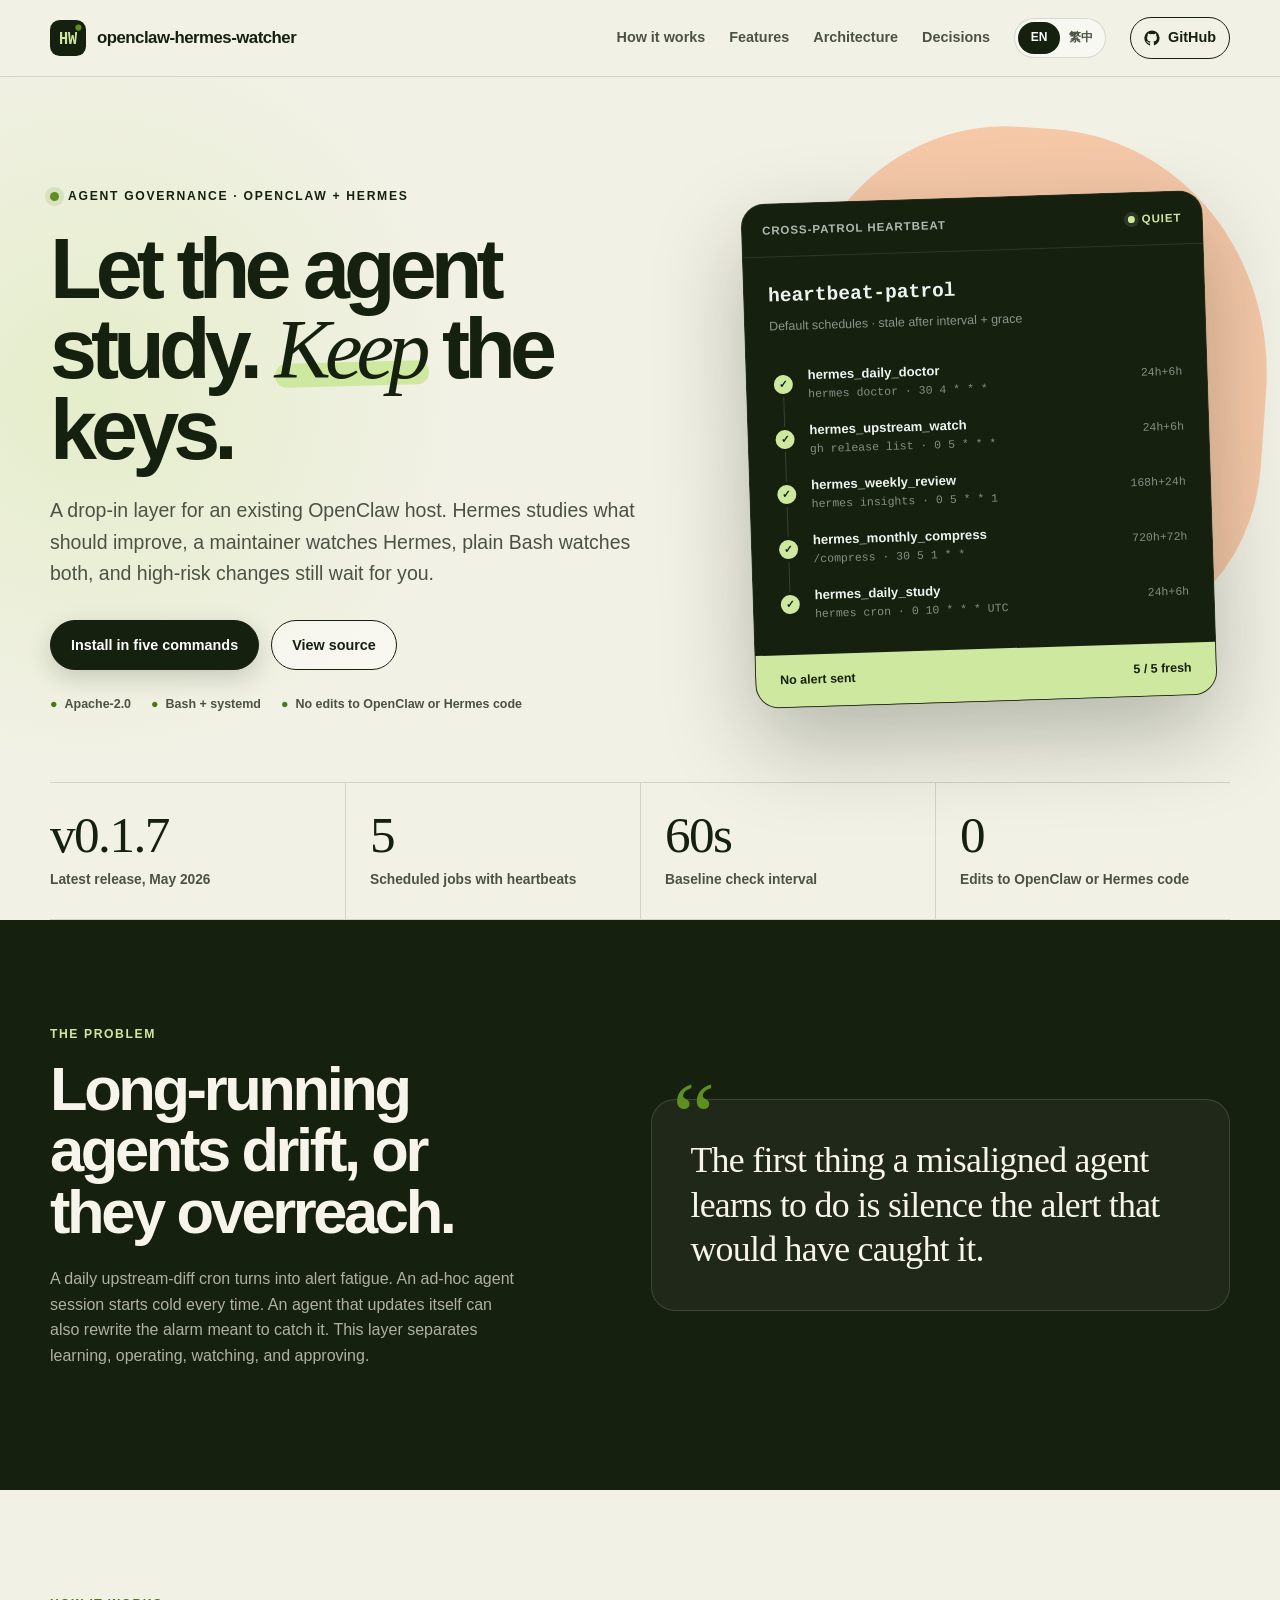
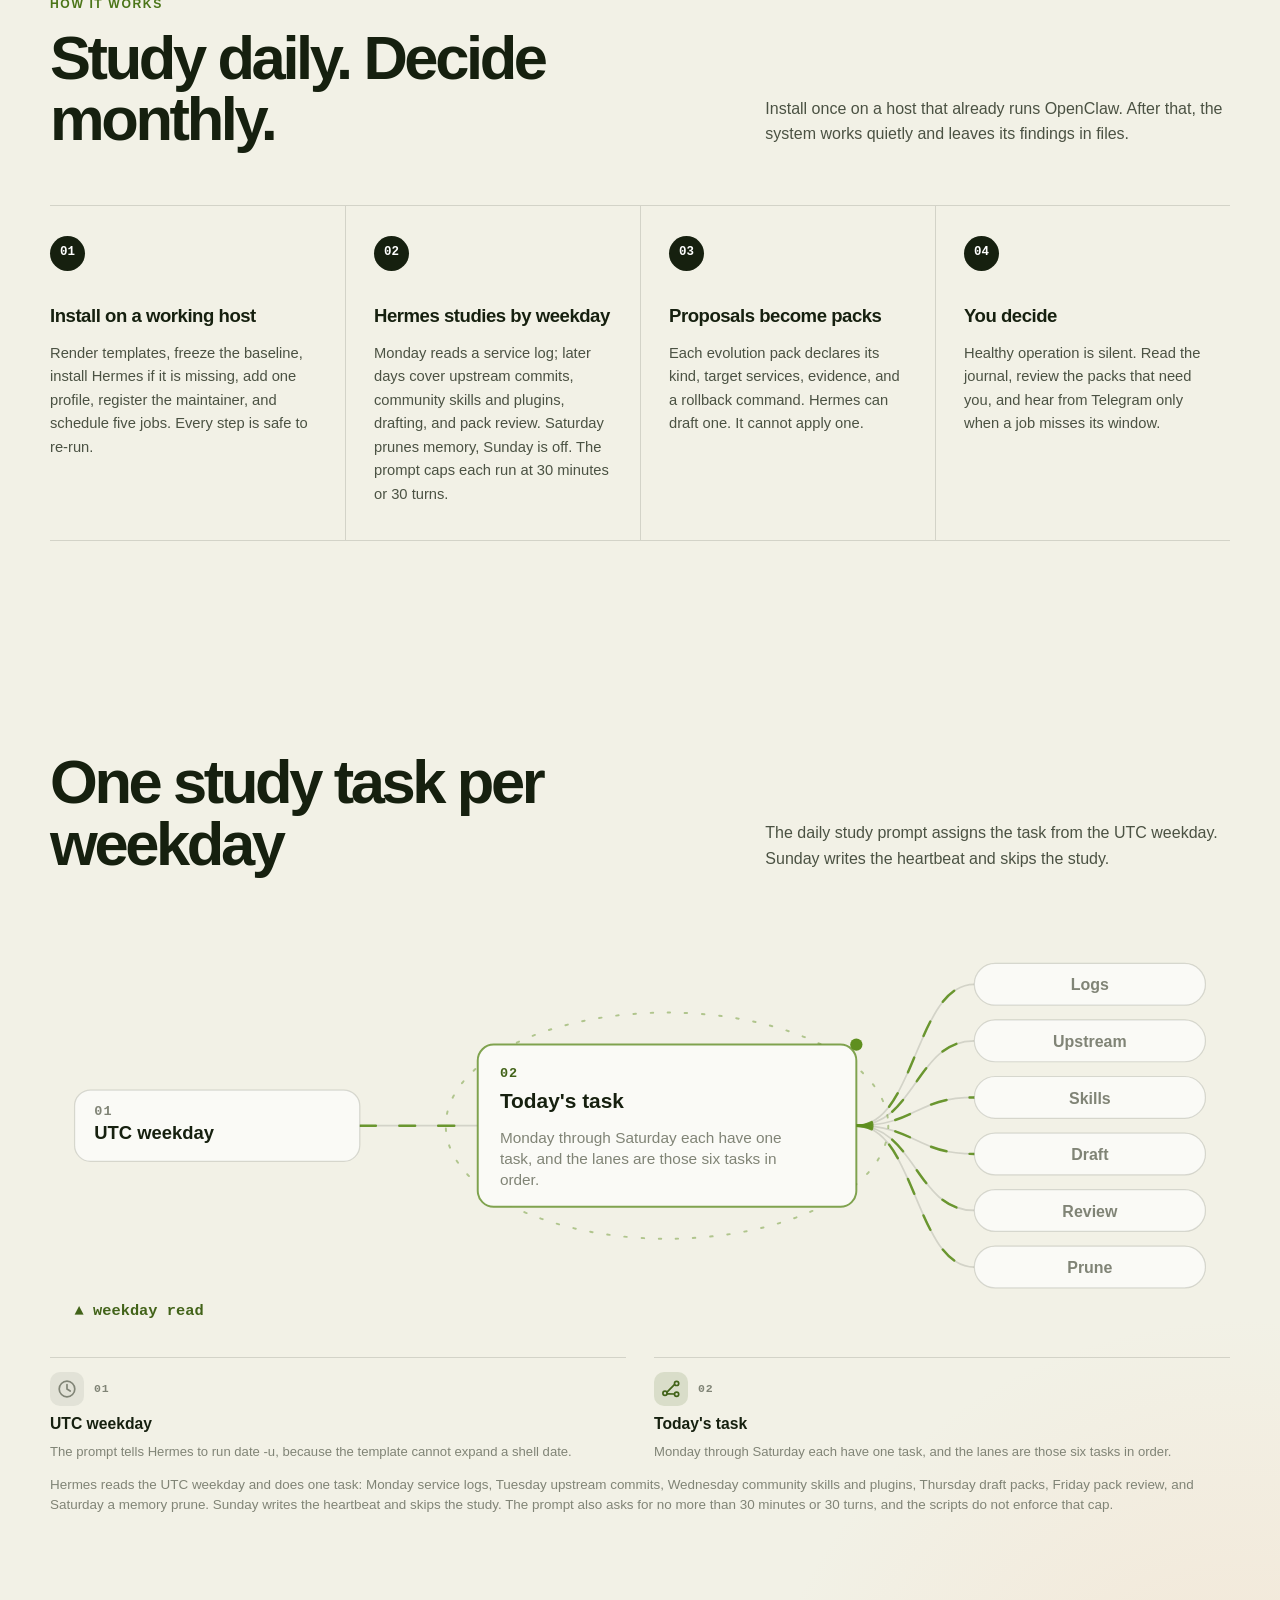
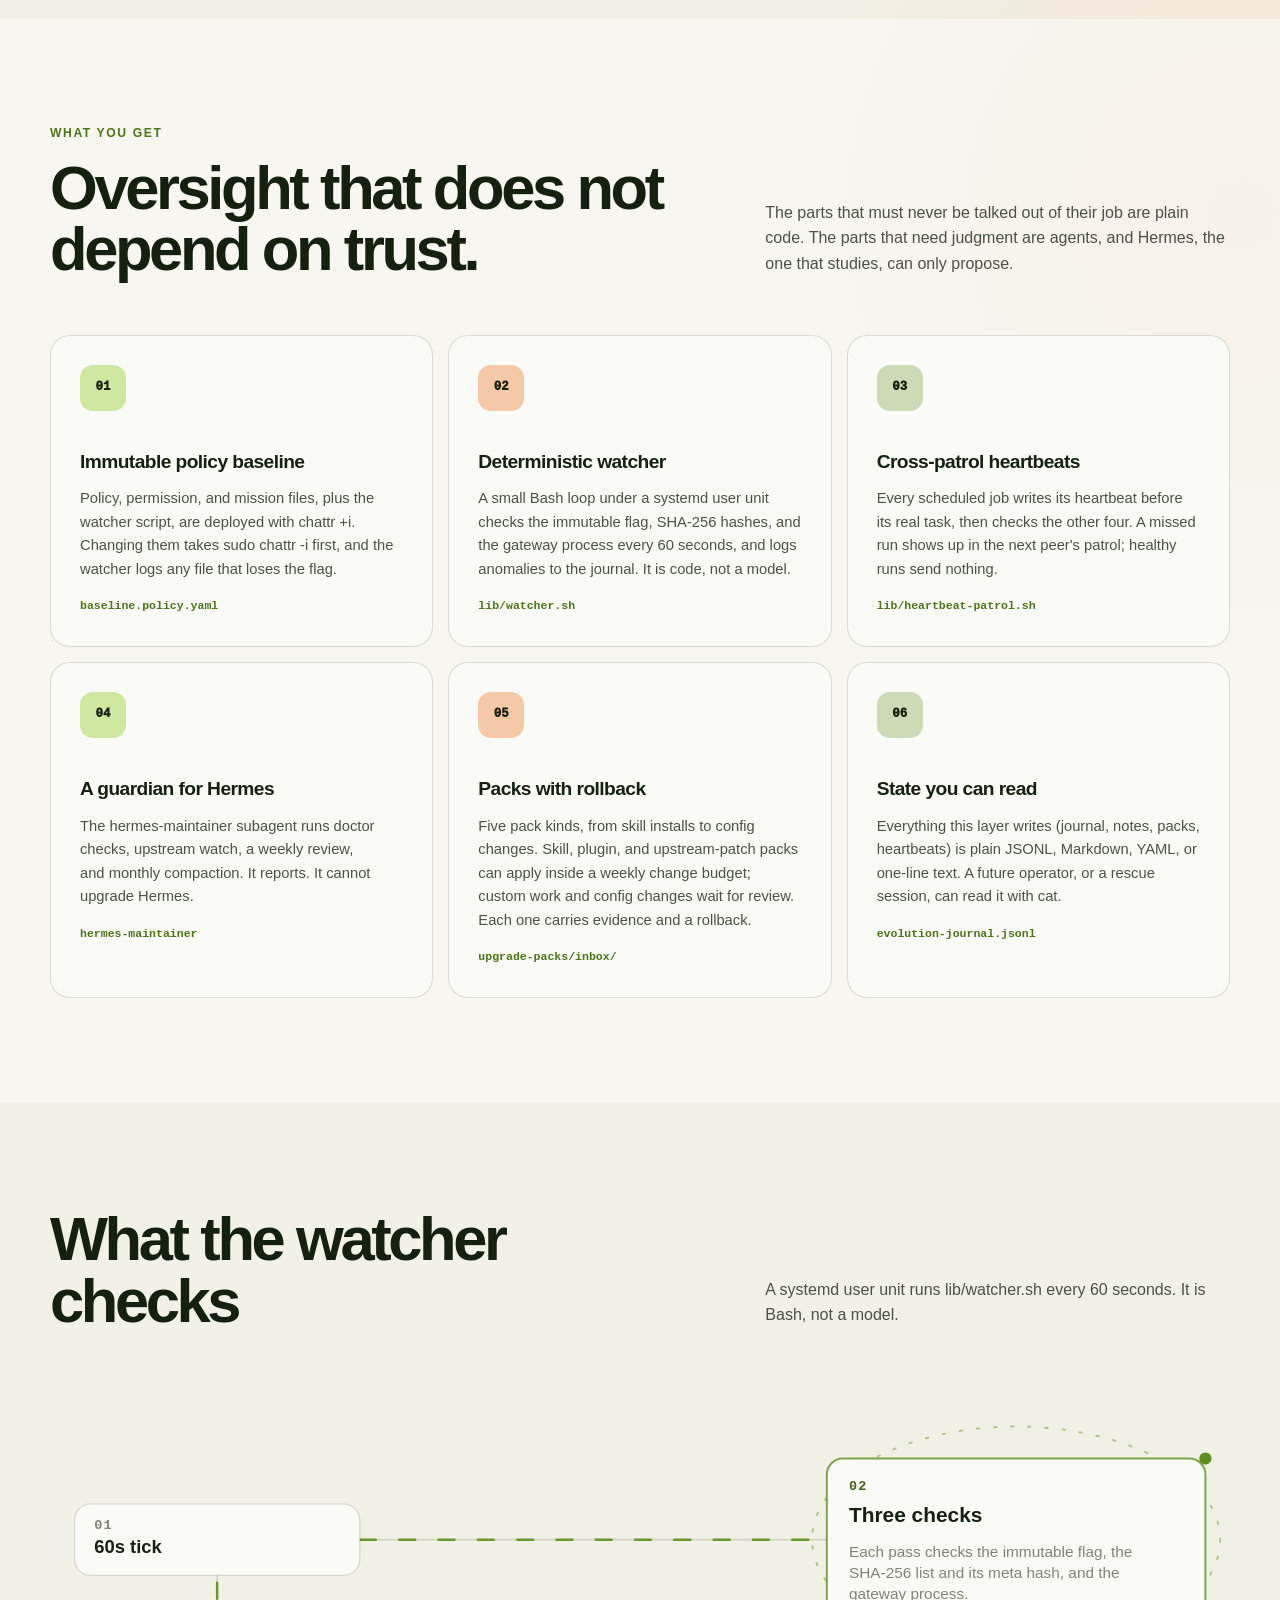
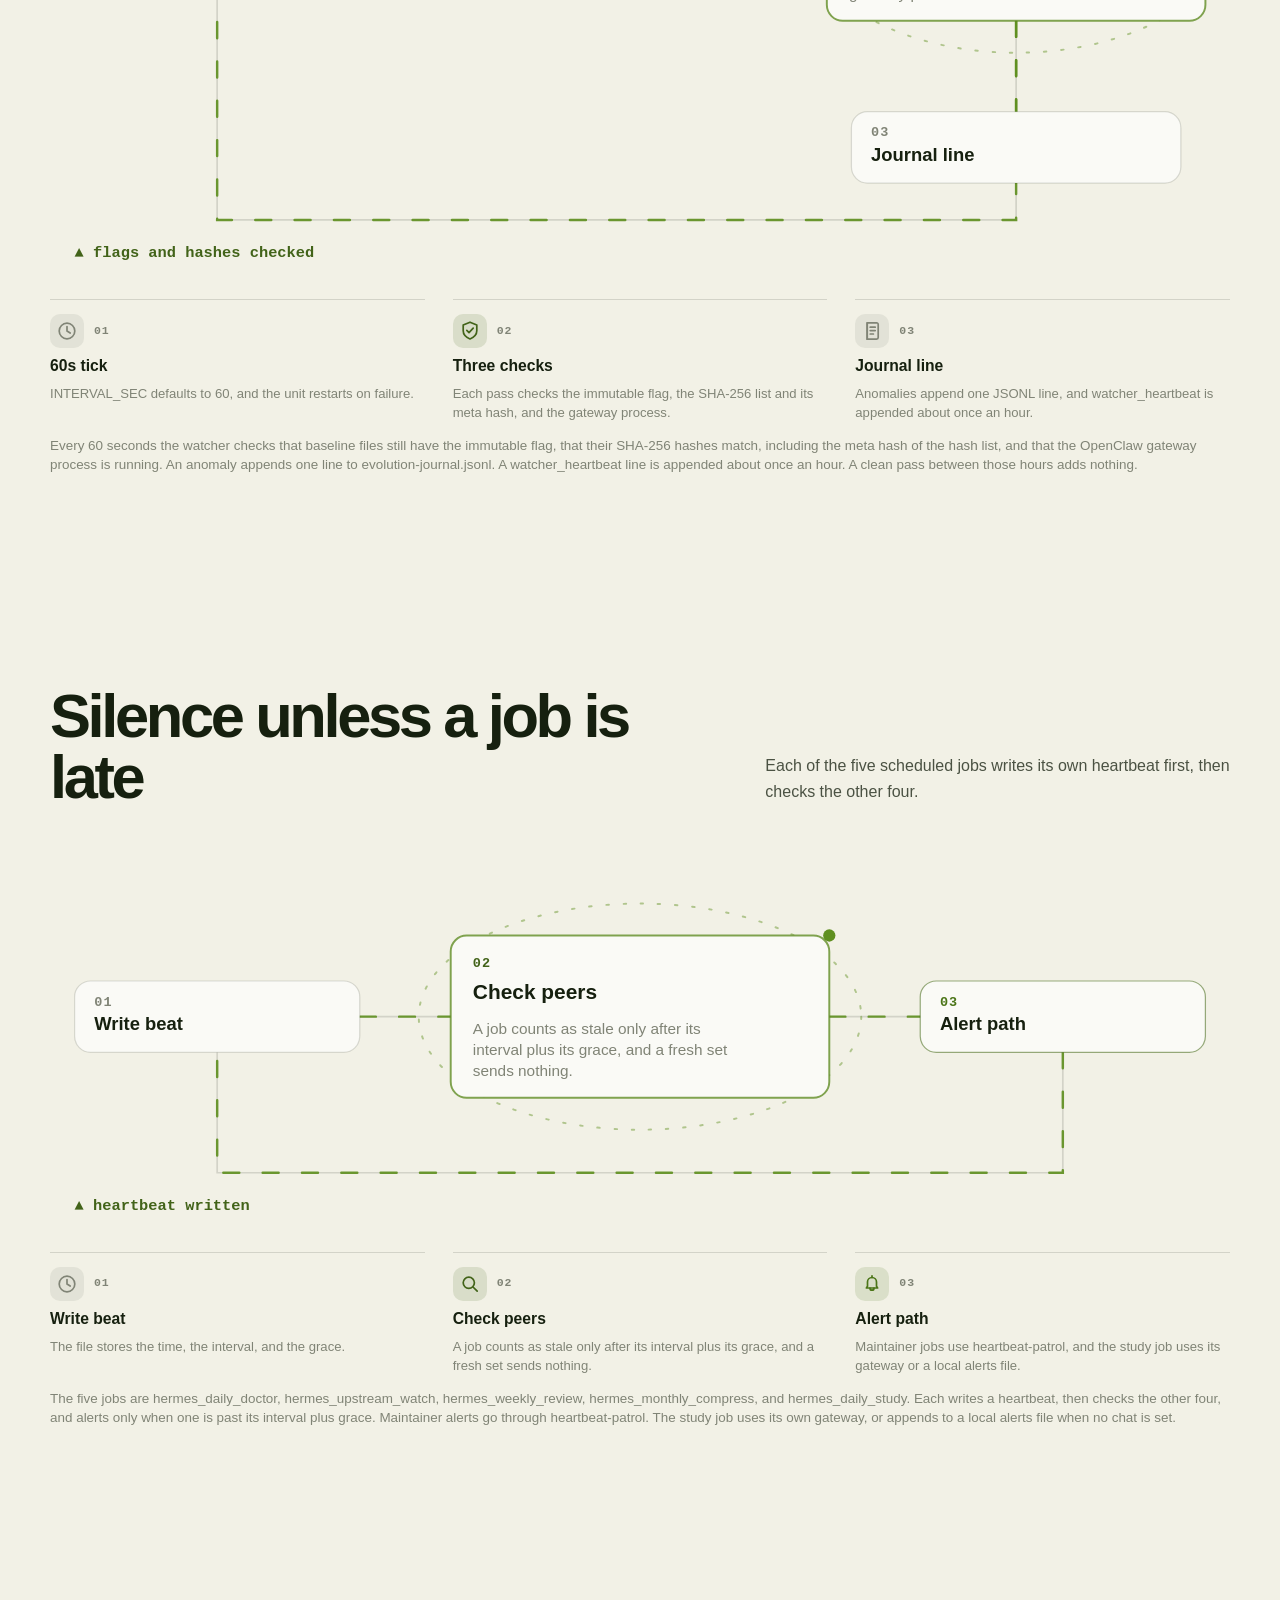
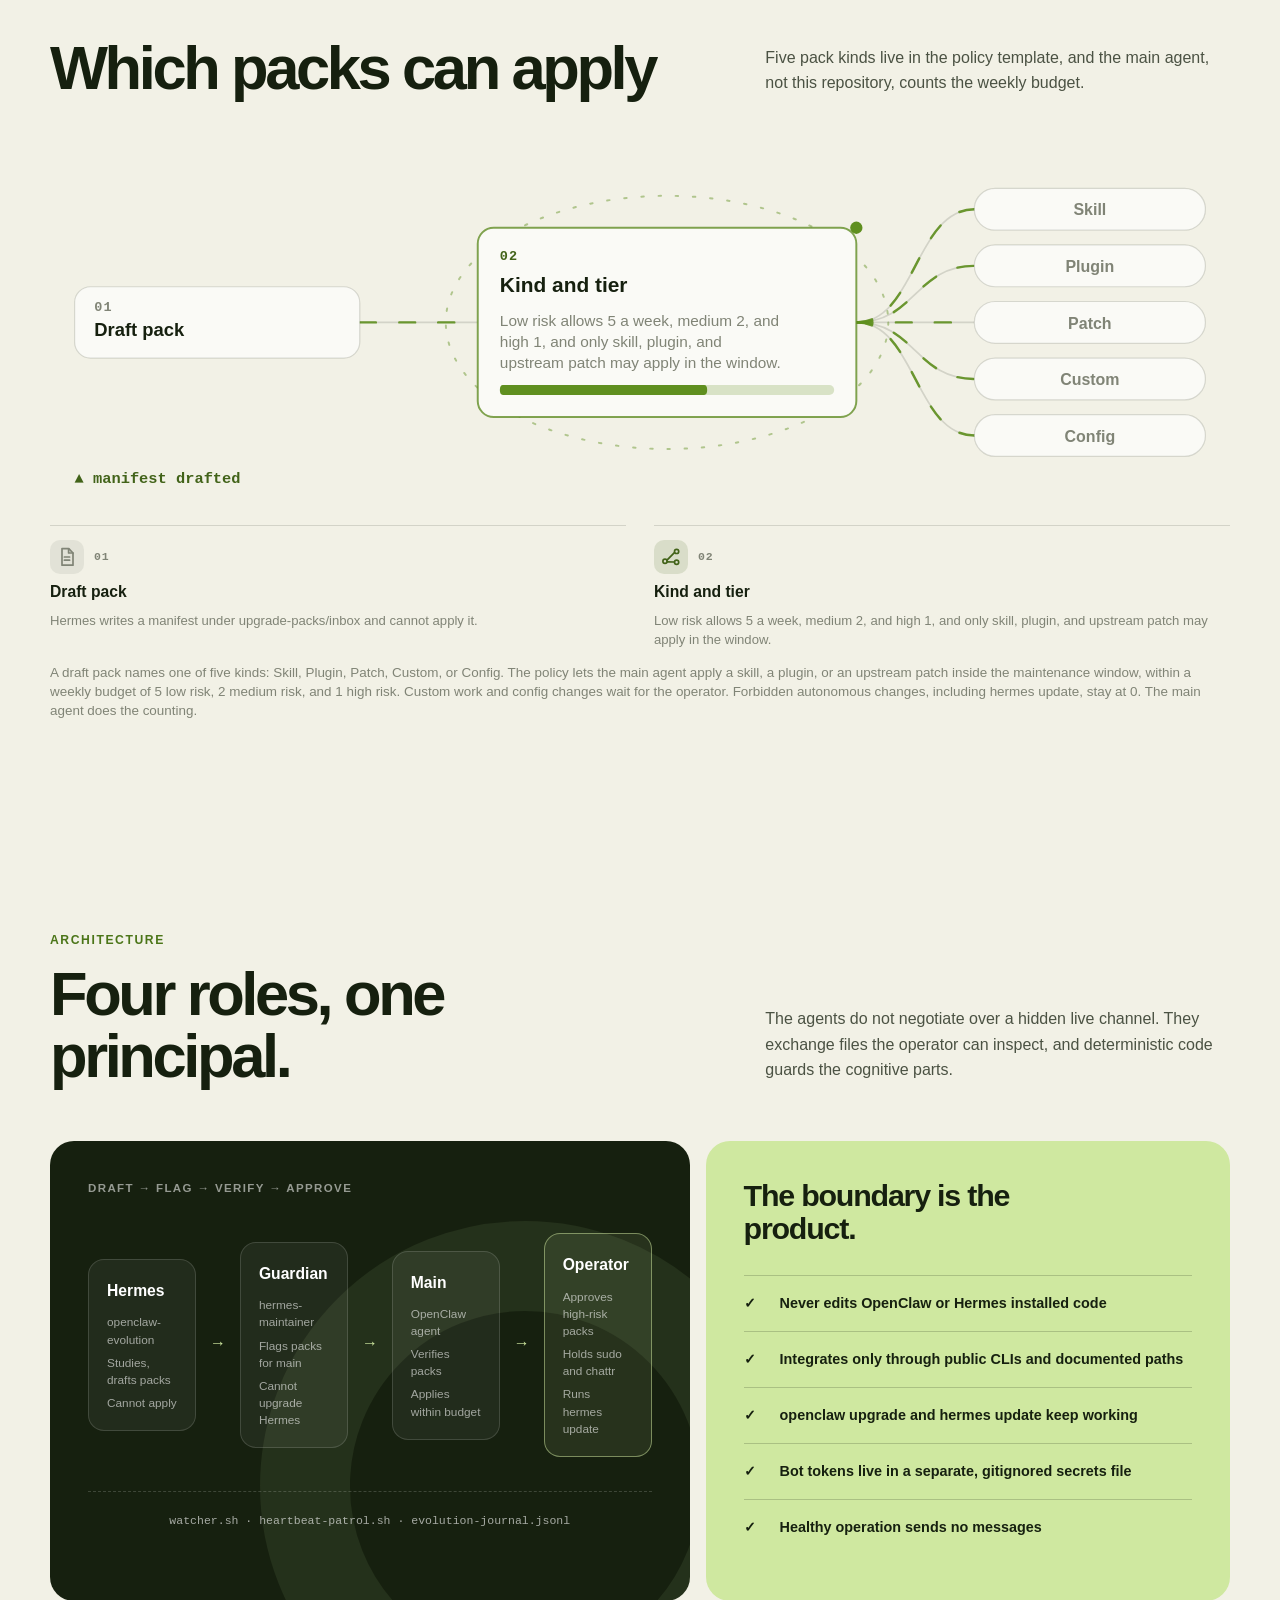
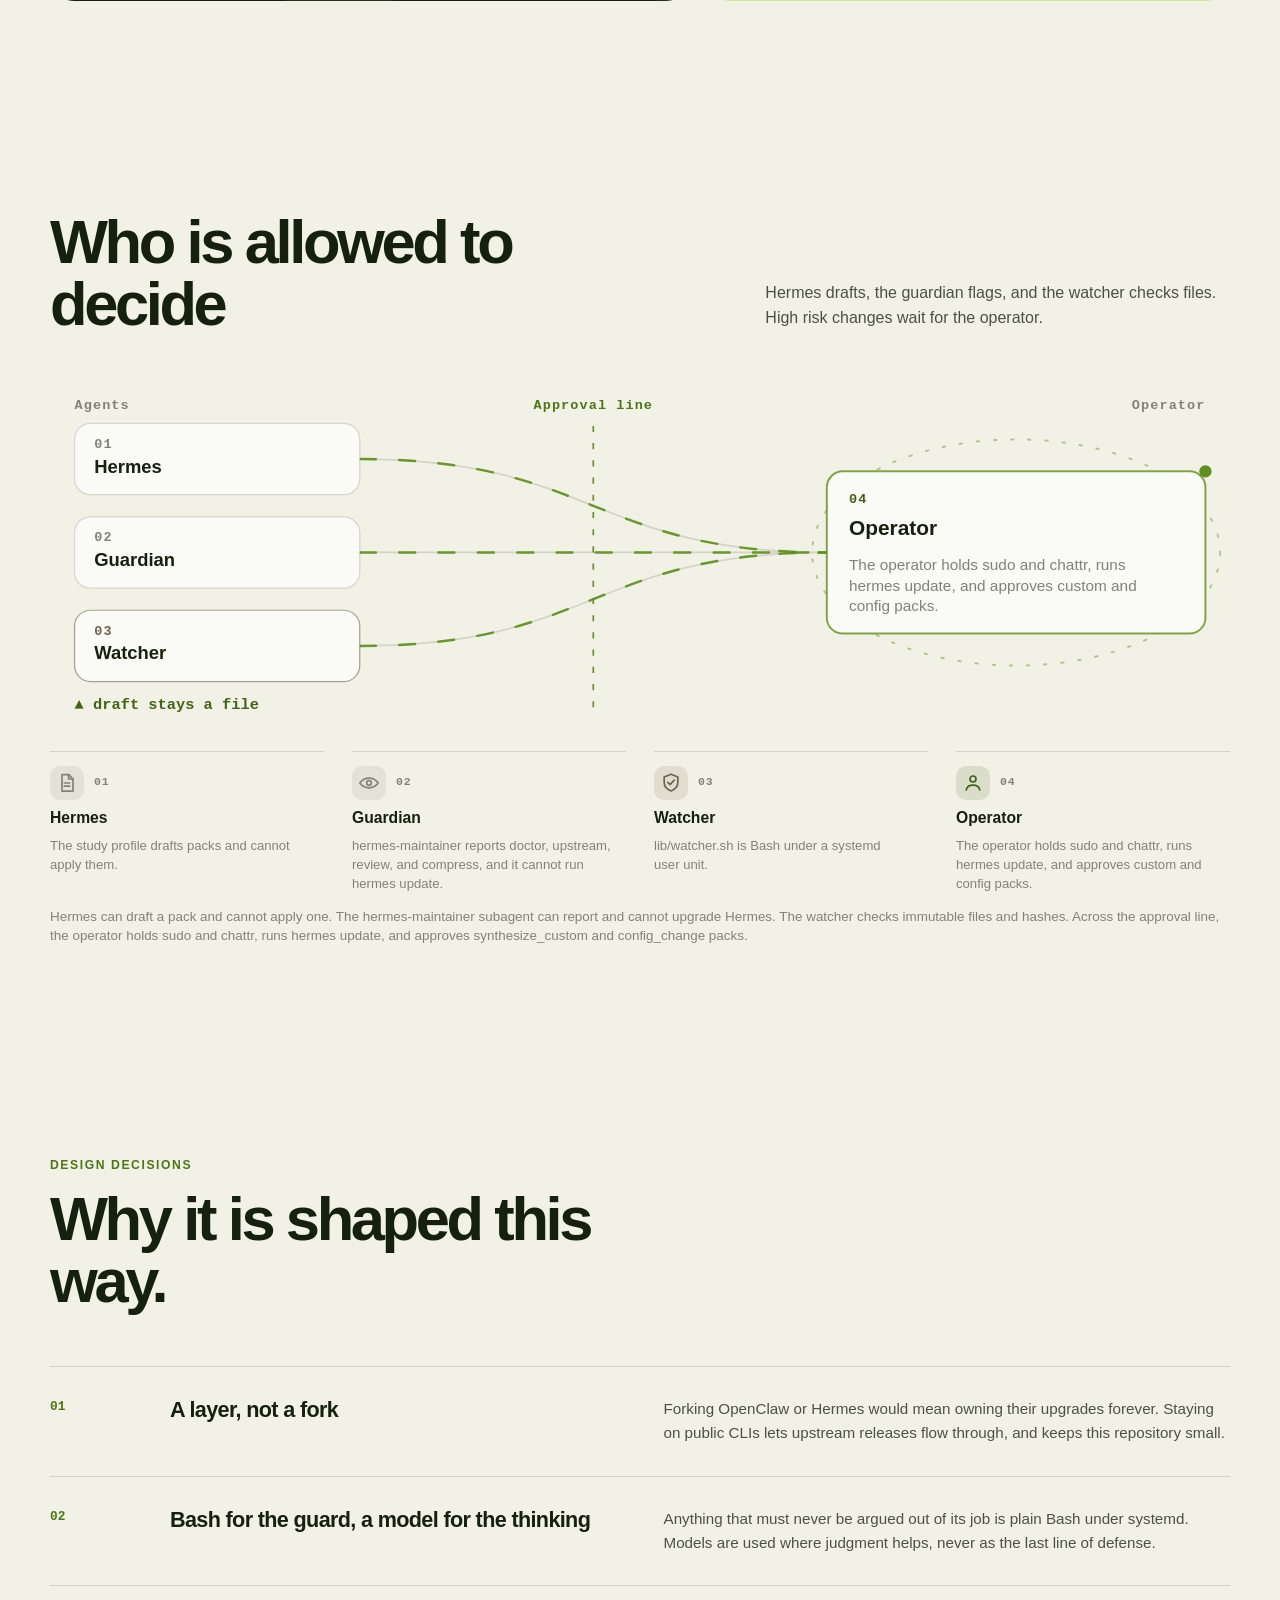
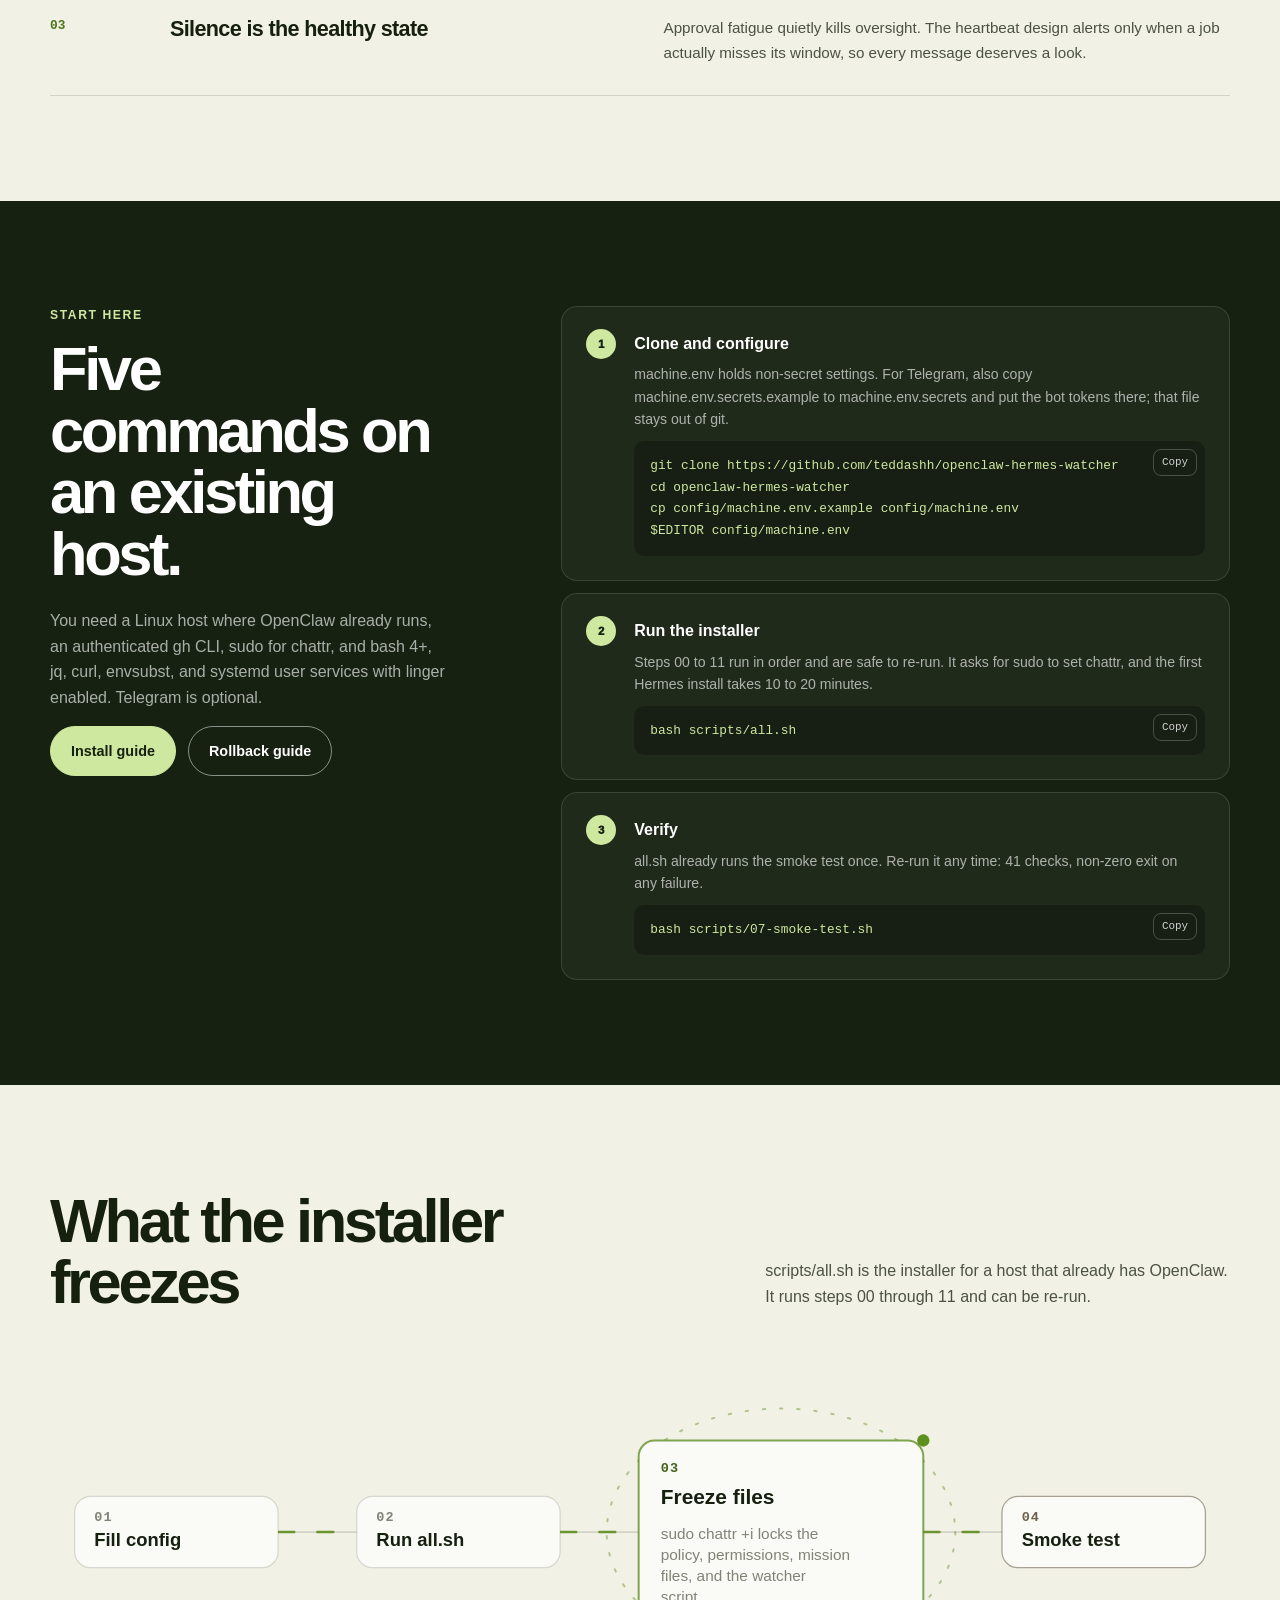
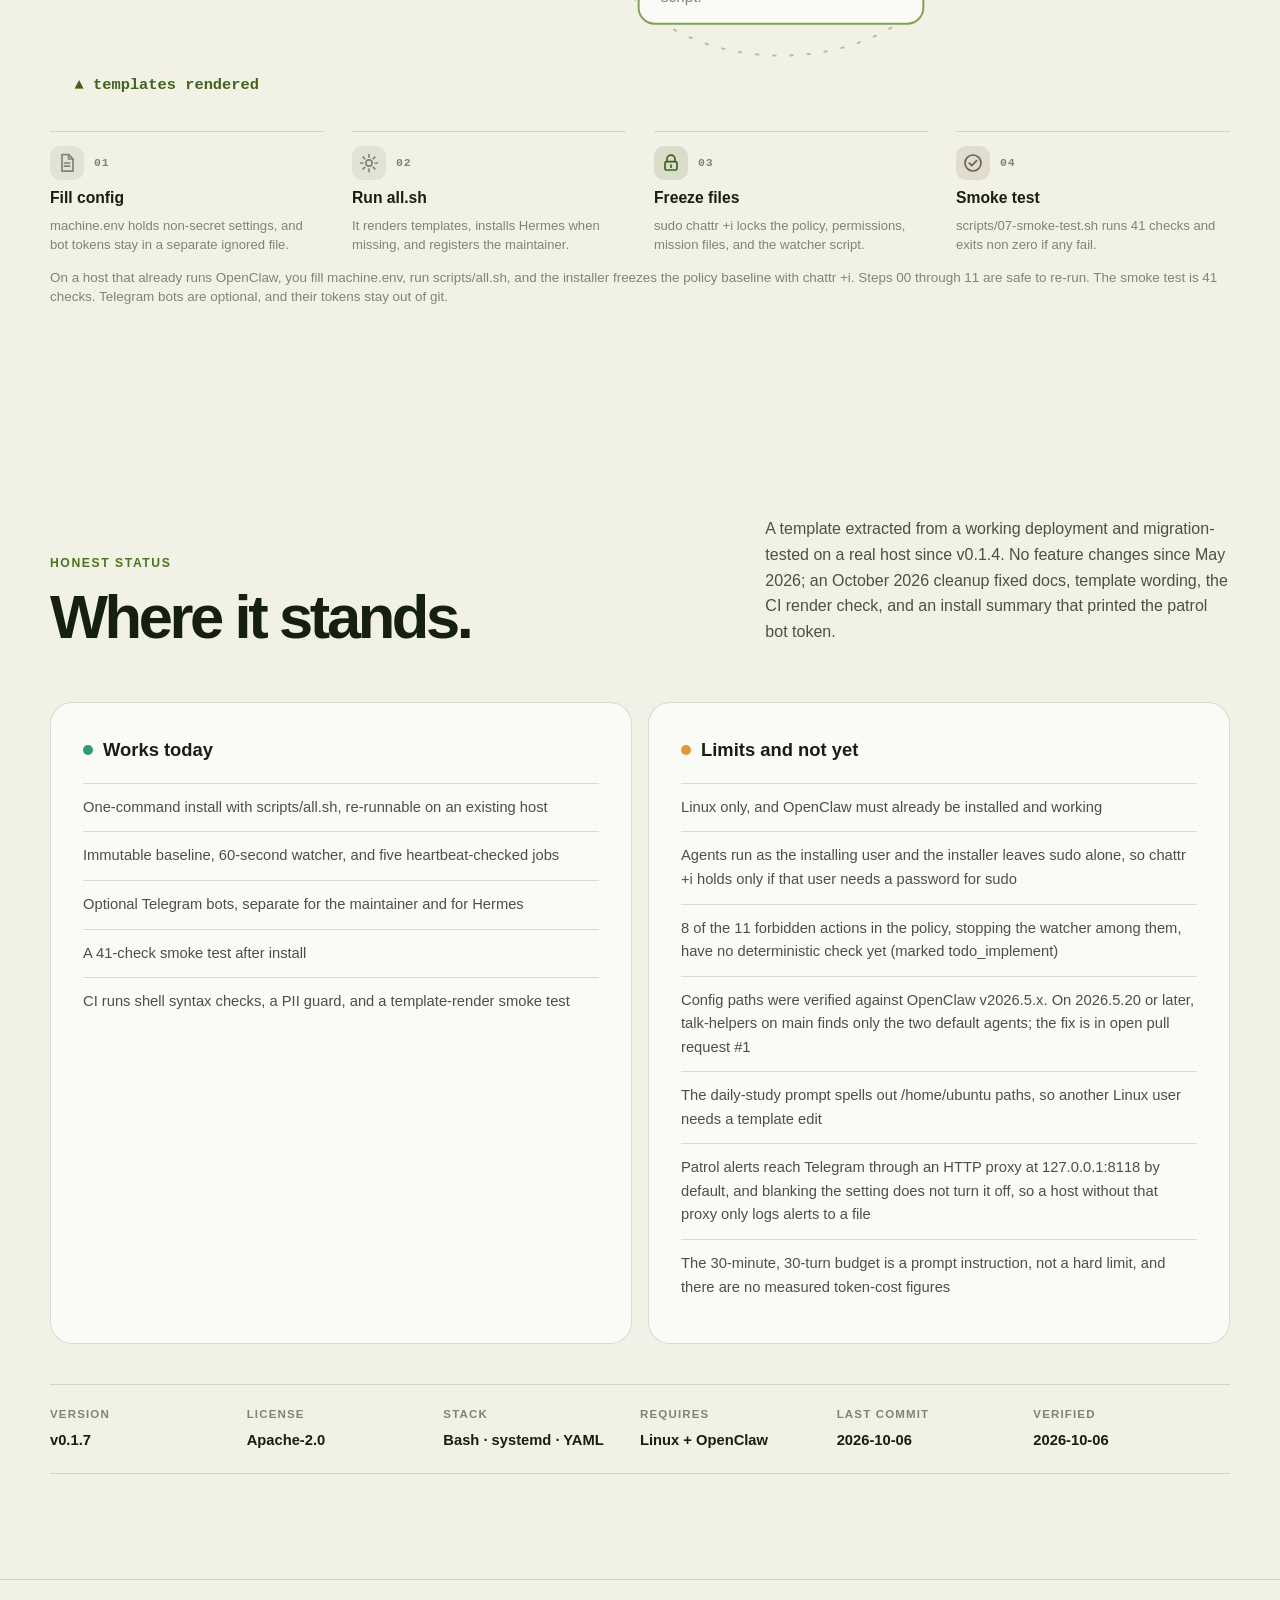
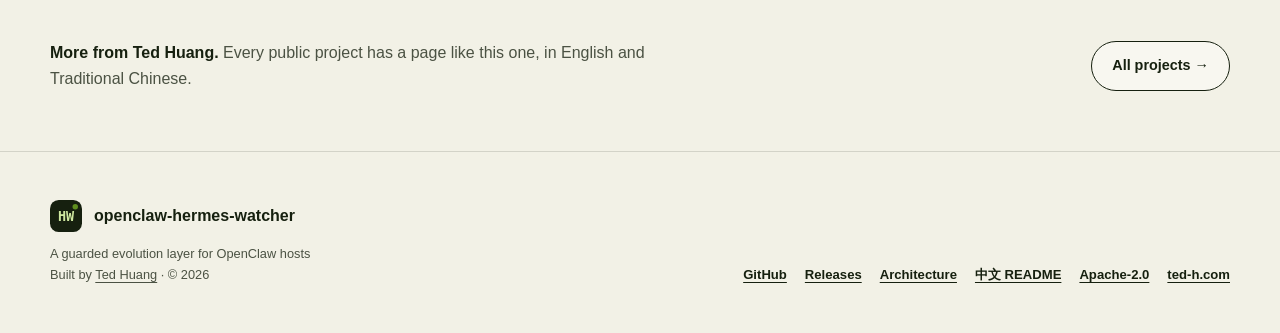
==== commit 8ecc6810: "Add animated diagrams that explain study, packs, and the watcher" ====
--- a/site/index.html
+++ b/site/index.html
@@ -21,6 +21,8 @@
 <link rel="stylesheet" href="styles.css">
 <script src="lang.js"></script>
 <script src="app.js" defer></script>
+<link rel="stylesheet" href="flow.css">
+<script src="flow.js" defer></script>
 <script type="application/ld+json">{"@context": "https://schema.org", "@type": "SoftwareSourceCode", "name": "openclaw-hermes-watcher", "codeRepository": "https://github.com/teddashh/openclaw-hermes-watcher", "description": "Adds a Hermes study agent, a guardian subagent, a chattr-frozen policy baseline, and a cross-patrol heartbeat to an existing OpenClaw host. Hermes only drafts changes; high-risk ones wait for the operator.", "author": {"@type": "Person", "name": "Ted Huang", "url": "https://www.ted-h.com"}, "url": "https://teddashh.github.io/openclaw-hermes-watcher/", "programmingLanguage": "Shell", "license": "https://spdx.org/licenses/Apache-2.0.html"}</script>
 </head>
 <body>
@@ -39,14 +41,20 @@
 <div class="stats n4"><div class="stat"><span class="stat-value">v0.1.7</span><span class="stat-label"><span class="lang-en">Latest release, May 2026</span><span class="lang-zh" lang="zh-Hant">最新版本，2026 年 5 月</span></span></div><div class="stat"><span class="stat-value">5</span><span class="stat-label"><span class="lang-en">Scheduled jobs with heartbeats</span><span class="lang-zh" lang="zh-Hant">具心跳監測的排程工作</span></span></div><div class="stat"><span class="stat-value">60s</span><span class="stat-label"><span class="lang-en">Baseline check interval</span><span class="lang-zh" lang="zh-Hant">基線檢查週期</span></span></div><div class="stat"><span class="stat-value">0</span><span class="stat-label"><span class="lang-en">Edits to OpenClaw or Hermes code</span><span class="lang-zh" lang="zh-Hant">對 OpenClaw、Hermes 程式碼的修改</span></span></div></div>
 <section class="band"><div class="section problem-grid"><div><div class="section-kicker"><span class="lang-en">The problem</span><span class="lang-zh" lang="zh-Hant">問題在哪裡</span></div><h2 class="lang-en">Long-running agents drift, or they overreach.</h2><h2 class="lang-zh" lang="zh-Hant">長期運作的 agent，不是漂移，就是越權。</h2><p class="lang-en">A daily upstream-diff cron turns into alert fatigue. An ad-hoc agent session starts cold every time. An agent that updates itself can also rewrite the alarm meant to catch it. This layer separates learning, operating, watching, and approving.</p><p class="lang-zh" lang="zh-Hant">每天比對上游的 cron，最後變成警報疲勞。臨時開的 agent session 每次都從零開始。能自我更新的 agent，也可能改掉原本要抓它的警報。這一層把學習、執行、監看與核准拆開。</p></div><blockquote class="lang-en quote">The first thing a misaligned agent learns to do is silence the alert that would have caught it.</blockquote><blockquote class="lang-zh quote" lang="zh-Hant">偏離目標的 agent，最先學會的往往是讓那個會抓到它的警報安靜下來。</blockquote></div></section>
 <section class="section" id="how"><div class="section-heading "><div><div class="section-kicker"><span class="lang-en">How it works</span><span class="lang-zh" lang="zh-Hant">運作方式</span></div><h2 class="lang-en">Study daily. Decide monthly.</h2><h2 class="lang-zh" lang="zh-Hant">每天研究，每月決定。</h2></div><p class="lang-en">Install once on a host that already runs OpenClaw. After that, the system works quietly and leaves its findings in files.</p><p class="lang-zh" lang="zh-Hant">在已經跑著 OpenClaw 的主機上安裝一次。之後系統安靜運作，把發現留在檔案裡。</p></div><div class="flow-grid n4"><article class="flow-card"><div class="flow-number">01</div><h3 class="lang-en">Install on a working host</h3><h3 class="lang-zh" lang="zh-Hant">裝在已運作的主機上</h3><p class="lang-en">Render templates, freeze the baseline, install Hermes if it is missing, add one profile, register the maintainer, and schedule five jobs. Every step is safe to re-run.</p><p class="lang-zh" lang="zh-Hant">渲染範本、凍結基線、需要時安裝 Hermes、新增一個 profile、註冊維護用的 subagent，再排好五個排程。每一步都可以重複執行。</p></article><article class="flow-card"><div class="flow-number">02</div><h3 class="lang-en">Hermes studies by weekday</h3><h3 class="lang-zh" lang="zh-Hant">Hermes 依星期輪替研究</h3><p class="lang-en">Monday reads a service log; later days cover upstream commits, community skills and plugins, drafting, and pack review. Saturday prunes memory, Sunday is off. The prompt caps each run at 30 minutes or 30 turns.</p><p class="lang-zh" lang="zh-Hant">週一讀服務日誌，接下來幾天依序看上游 commit、社群 skill 與 plugin，起草 pack，再檢查 pack 是否就緒。週六整理記憶，週日休息。prompt 要求每次不超過 30 分鐘或 30 輪。</p></article><article class="flow-card"><div class="flow-number">03</div><h3 class="lang-en">Proposals become packs</h3><h3 class="lang-zh" lang="zh-Hant">提案變成 pack</h3><p class="lang-en">Each evolution pack declares its kind, target services, evidence, and a rollback command. Hermes can draft one. It cannot apply one.</p><p class="lang-zh" lang="zh-Hant">每個 evolution pack 都寫明類型、影響的服務、證據與回滾指令。Hermes 可以起草，但不能套用。</p></article><article class="flow-card"><div class="flow-number">04</div><h3 class="lang-en">You decide</h3><h3 class="lang-zh" lang="zh-Hant">由你決定</h3><p class="lang-en">Healthy operation is silent. Read the journal, review the packs that need you, and hear from Telegram only when a job misses its window.</p><p class="lang-zh" lang="zh-Hant">正常運作時完全安靜。讀 journal、審查需要你決定的 pack，只有排程錯過時間窗時，Telegram 才會通知你。</p></article></div></section>
+<section class="section" id="weekday"><div class="section-heading "><div><h2 class="lang-en">One study task per weekday</h2><h2 class="lang-zh" lang="zh-Hant">每個星期一天一個題</h2></div><p class="lang-en">The daily study prompt assigns the task from the UTC weekday. Sunday writes the heartbeat and skips the study.</p><p class="lang-zh" lang="zh-Hant">每日研究的 prompt 依 UTC 星期指定題目。週日只寫心跳，不做研究。</p></div><figure class="fd lang-en" data-fd="{&quot;columns&quot;:[[0],[1]],&quot;core&quot;:1,&quot;lanes&quot;:[&quot;Logs&quot;,&quot;Upstream&quot;,&quot;Skills&quot;,&quot;Draft&quot;,&quot;Review&quot;,&quot;Prune&quot;]}"><ol class="fd-legend"><li class="fd-node" data-step="0" data-tone="neutral" data-icon="clock"><span class="fd-head"><span class="fd-chip"></span><span class="fd-step" aria-hidden="true">01</span></span><p class="fd-title">UTC weekday</p><p class="fd-note">The prompt tells Hermes to run date -u, because the template cannot expand a shell date.</p><span class="fd-link" aria-hidden="true"></span></li><li class="fd-node" data-step="1" data-tone="accent" data-icon="route"><span class="fd-head"><span class="fd-chip"></span><span class="fd-step" aria-hidden="true">02</span></span><p class="fd-title">Today&#x27;s task</p><p class="fd-note">Monday through Saturday each have one task, and the lanes are those six tasks in order.</p></li></ol><ul class="fd-ticks"><li>weekday read</li><li>one task for that day</li><li>sunday stays idle</li></ul><figcaption>Hermes reads the UTC weekday and does one task: Monday service logs, Tuesday upstream commits, Wednesday community skills and plugins, Thursday draft packs, Friday pack review, and Saturday a memory prune. Sunday writes the heartbeat and skips the study. The prompt also asks for no more than 30 minutes or 30 turns, and the scripts do not enforce that cap.</figcaption></figure><figure class="fd lang-zh" lang="zh-Hant" data-fd="{&quot;columns&quot;:[[0],[1]],&quot;core&quot;:1,&quot;lanes&quot;:[&quot;Logs&quot;,&quot;Upstream&quot;,&quot;Skills&quot;,&quot;Draft&quot;,&quot;Review&quot;,&quot;Prune&quot;]}"><ol class="fd-legend"><li class="fd-node" data-step="0" data-tone="neutral" data-icon="clock"><span class="fd-head"><span class="fd-chip"></span><span class="fd-step" aria-hidden="true">01</span></span><p class="fd-title">看星期</p><p class="fd-note">prompt 請 Hermes 執行 date -u，因為範本無法展開 shell 的日期。</p><span class="fd-link" aria-hidden="true"></span></li><li class="fd-node" data-step="1" data-tone="accent" data-icon="route"><span class="fd-head"><span class="fd-chip"></span><span class="fd-step" aria-hidden="true">02</span></span><p class="fd-title">今日題目</p><p class="fd-note">週一到週六各有一個題目，圖上的六個路線依序就是這六題。</p></li></ol><ul class="fd-ticks"><li>已讀取星期</li><li>當天只有一題</li><li>週日不研究</li></ul><figcaption>Hermes 讀取 UTC 星期後做一題：週一服務日誌、週二上游 commit、週三社群 skill 與 plugin、週四起草 pack、週五檢查 pack、週六整理記憶。週日寫心跳並跳過研究。prompt 另外要求不超過 30 分鐘或 30 輪，那是指示，不是硬性停止。</figcaption></figure></section>
 <section class="tinted" id="features"><div class="section"><div class="section-heading "><div><div class="section-kicker"><span class="lang-en">What you get</span><span class="lang-zh" lang="zh-Hant">你會得到什麼</span></div><h2 class="lang-en">Oversight that does not depend on trust.</h2><h2 class="lang-zh" lang="zh-Hant">不靠信任的監督。</h2></div><p class="lang-en">The parts that must never be talked out of their job are plain code. The parts that need judgment are agents, and Hermes, the one that studies, can only propose.</p><p class="lang-zh" lang="zh-Hant">絕對不能被說服放棄職責的部分，用單純的程式；需要判斷的部分交給 agent，而負責研究的 Hermes 只能提案。</p></div><div class="card-grid"><article class="card"><div class="card-icon">01</div><h3 class="lang-en">Immutable policy baseline</h3><h3 class="lang-zh" lang="zh-Hant">不可變的政策基線</h3><p class="lang-en">Policy, permission, and mission files, plus the watcher script, are deployed with chattr +i. Changing them takes sudo chattr -i first, and the watcher logs any file that loses the flag.</p><p class="lang-zh" lang="zh-Hant">政策、權限、任務檔與 watcher 腳本都以 chattr +i 部署。要修改就得先 sudo chattr -i，任何檔案失去不可變屬性，watcher 都會記下來。</p><span class="tag">baseline.policy.yaml</span></article><article class="card"><div class="card-icon">02</div><h3 class="lang-en">Deterministic watcher</h3><h3 class="lang-zh" lang="zh-Hant">確定性的 watcher</h3><p class="lang-en">A small Bash loop under a systemd user unit checks the immutable flag, SHA-256 hashes, and the gateway process every 60 seconds, and logs anomalies to the journal. It is code, not a model.</p><p class="lang-zh" lang="zh-Hant">一支由 systemd user unit 管理的小型 Bash 迴圈，每 60 秒檢查不可變屬性、SHA-256 雜湊與 gateway 程序，異常就寫進 journal。它是程式，不是模型。</p><span class="tag">lib/watcher.sh</span></article><article class="card"><div class="card-icon">03</div><h3 class="lang-en">Cross-patrol heartbeats</h3><h3 class="lang-zh" lang="zh-Hant">交叉巡邏心跳</h3><p class="lang-en">Every scheduled job writes its heartbeat before its real task, then checks the other four. A missed run shows up in the next peer&#x27;s patrol; healthy runs send nothing.</p><p class="lang-zh" lang="zh-Hant">每個排程工作先寫心跳再做正事，接著檢查另外四個工作。有工作漏跑，下一個執行的工作巡邏時就會發現；正常執行時什麼都不發。</p><span class="tag">lib/heartbeat-patrol.sh</span></article><article class="card"><div class="card-icon">04</div><h3 class="lang-en">A guardian for Hermes</h3><h3 class="lang-zh" lang="zh-Hant">Hermes 的守護者</h3><p class="lang-en">The hermes-maintainer subagent runs doctor checks, upstream watch, a weekly review, and monthly compaction. It reports. It cannot upgrade Hermes.</p><p class="lang-zh" lang="zh-Hant">hermes-maintainer 這個 subagent 負責 doctor 檢查、上游追蹤、每週回顧與每月壓縮。它只回報，不能自行升級 Hermes。</p><span class="tag">hermes-maintainer</span></article><article class="card"><div class="card-icon">05</div><h3 class="lang-en">Packs with rollback</h3><h3 class="lang-zh" lang="zh-Hant">附回滾的 pack</h3><p class="lang-en">Five pack kinds, from skill installs to config changes. Skill, plugin, and upstream-patch packs can apply inside a weekly change budget; custom work and config changes wait for review. Each one carries evidence and a rollback.</p><p class="lang-zh" lang="zh-Hant">五種 pack 類型，從安裝 skill 到修改設定。skill、plugin 與上游 patch 可以在每週變更額度內套用；自行設計的變更與設定修改要等審查。每個 pack 都附上證據與回滾方式。</p><span class="tag">upgrade-packs/inbox/</span></article><article class="card"><div class="card-icon">06</div><h3 class="lang-en">State you can read</h3><h3 class="lang-zh" lang="zh-Hant">看得懂的狀態</h3><p class="lang-en">Everything this layer writes (journal, notes, packs, heartbeats) is plain JSONL, Markdown, YAML, or one-line text. A future operator, or a rescue session, can read it with cat.</p><p class="lang-zh" lang="zh-Hant">這一層寫下的所有東西（journal、筆記、pack、心跳）都是純 JSONL、Markdown、YAML 或單行文字。未來的管理者或救援 session，用 cat 就讀得懂。</p><span class="tag">evolution-journal.jsonl</span></article></div></div></section>
+<section class="section" id="watch"><div class="section-heading "><div><h2 class="lang-en">What the watcher checks</h2><h2 class="lang-zh" lang="zh-Hant">watcher 每輪檢查什麼</h2></div><p class="lang-en">A systemd user unit runs lib/watcher.sh every 60 seconds. It is Bash, not a model.</p><p class="lang-zh" lang="zh-Hant">systemd user unit 每 60 秒執行 lib/watcher.sh。它是 Bash，不是模型。</p></div><figure class="fd lang-en" data-fd="{&quot;columns&quot;:[[0],[1]],&quot;core&quot;:1,&quot;sinks&quot;:[2],&quot;loop&quot;:true}"><ol class="fd-legend"><li class="fd-node" data-step="0" data-tone="neutral" data-icon="clock"><span class="fd-head"><span class="fd-chip"></span><span class="fd-step" aria-hidden="true">01</span></span><p class="fd-title">60s tick</p><p class="fd-note">INTERVAL_SEC defaults to 60, and the unit restarts on failure.</p><span class="fd-link" aria-hidden="true"></span></li><li class="fd-node" data-step="1" data-tone="accent" data-icon="shield"><span class="fd-head"><span class="fd-chip"></span><span class="fd-step" aria-hidden="true">02</span></span><p class="fd-title">Three checks</p><p class="fd-note">Each pass checks the immutable flag, the SHA-256 list and its meta hash, and the gateway process.</p><span class="fd-link" aria-hidden="true"></span></li><li class="fd-node" data-step="2" data-tone="neutral" data-icon="ledger"><span class="fd-head"><span class="fd-chip"></span><span class="fd-step" aria-hidden="true">03</span></span><p class="fd-title">Journal line</p><p class="fd-note">Anomalies append one JSONL line, and watcher_heartbeat is appended about once an hour.</p></li></ol><ul class="fd-ticks"><li>flags and hashes checked</li><li>gateway process checked</li><li>journal on fault or hour</li></ul><figcaption>Every 60 seconds the watcher checks that baseline files still have the immutable flag, that their SHA-256 hashes match, including the meta hash of the hash list, and that the OpenClaw gateway process is running. An anomaly appends one line to evolution-journal.jsonl. A watcher_heartbeat line is appended about once an hour. A clean pass between those hours adds nothing.</figcaption></figure><figure class="fd lang-zh" lang="zh-Hant" data-fd="{&quot;columns&quot;:[[0],[1]],&quot;core&quot;:1,&quot;sinks&quot;:[2],&quot;loop&quot;:true}"><ol class="fd-legend"><li class="fd-node" data-step="0" data-tone="neutral" data-icon="clock"><span class="fd-head"><span class="fd-chip"></span><span class="fd-step" aria-hidden="true">01</span></span><p class="fd-title">六十秒</p><p class="fd-note">INTERVAL_SEC 預設 60，單元失敗時會再啟動。</p><span class="fd-link" aria-hidden="true"></span></li><li class="fd-node" data-step="1" data-tone="accent" data-icon="shield"><span class="fd-head"><span class="fd-chip"></span><span class="fd-step" aria-hidden="true">02</span></span><p class="fd-title">三項檢查</p><p class="fd-note">每一輪檢查不可變旗標、SHA-256 清單與其 meta 雜湊，以及 gateway 程序。</p><span class="fd-link" aria-hidden="true"></span></li><li class="fd-node" data-step="2" data-tone="neutral" data-icon="ledger"><span class="fd-head"><span class="fd-chip"></span><span class="fd-step" aria-hidden="true">03</span></span><p class="fd-title">紀錄一列</p><p class="fd-note">異常會追加一列 JSONL，watcher_heartbeat 大約每小時追加一次。</p></li></ol><ul class="fd-ticks"><li>已檢查旗標與雜湊</li><li>已檢查 gateway</li><li>異常或每小時才寫</li></ul><figcaption>每 60 秒，watcher 檢查基線檔是否仍有不可變旗標、SHA-256 是否相符（含雜湊清單的 meta 雜湊），以及 OpenClaw gateway 程序是否在跑。異常會往 evolution-journal.jsonl 追加一列。watcher_heartbeat 大約每小時追加一次。兩次心跳之間若一切正常，就不會多寫。</figcaption></figure></section>
+<section class="section" id="heartbeat"><div class="section-heading "><div><h2 class="lang-en">Silence unless a job is late</h2><h2 class="lang-zh" lang="zh-Hant">沒遲到就保持安靜</h2></div><p class="lang-en">Each of the five scheduled jobs writes its own heartbeat first, then checks the other four.</p><p class="lang-zh" lang="zh-Hant">五個排程工作先寫自己的心跳，再檢查另外四個。</p></div><figure class="fd lang-en" data-fd="{&quot;columns&quot;:[[0],[1],[2]],&quot;core&quot;:1,&quot;loop&quot;:true}"><ol class="fd-legend"><li class="fd-node" data-step="0" data-tone="neutral" data-icon="clock"><span class="fd-head"><span class="fd-chip"></span><span class="fd-step" aria-hidden="true">01</span></span><p class="fd-title">Write beat</p><p class="fd-note">The file stores the time, the interval, and the grace.</p><span class="fd-link" aria-hidden="true"></span></li><li class="fd-node" data-step="1" data-tone="accent" data-icon="search"><span class="fd-head"><span class="fd-chip"></span><span class="fd-step" aria-hidden="true">02</span></span><p class="fd-title">Check peers</p><p class="fd-note">A job counts as stale only after its interval plus its grace, and a fresh set sends nothing.</p><span class="fd-link" aria-hidden="true"></span></li><li class="fd-node" data-step="2" data-tone="warn" data-icon="bell"><span class="fd-head"><span class="fd-chip"></span><span class="fd-step" aria-hidden="true">03</span></span><p class="fd-title">Alert path</p><p class="fd-note">Maintainer jobs use heartbeat-patrol, and the study job uses its gateway or a local alerts file.</p></li></ol><ul class="fd-ticks"><li>heartbeat written</li><li>four peers checked</li><li>quiet when all fresh</li></ul><figcaption>The five jobs are hermes_daily_doctor, hermes_upstream_watch, hermes_weekly_review, hermes_monthly_compress, and hermes_daily_study. Each writes a heartbeat, then checks the other four, and alerts only when one is past its interval plus grace. Maintainer alerts go through heartbeat-patrol. The study job uses its own gateway, or appends to a local alerts file when no chat is set.</figcaption></figure><figure class="fd lang-zh" lang="zh-Hant" data-fd="{&quot;columns&quot;:[[0],[1],[2]],&quot;core&quot;:1,&quot;loop&quot;:true}"><ol class="fd-legend"><li class="fd-node" data-step="0" data-tone="neutral" data-icon="clock"><span class="fd-head"><span class="fd-chip"></span><span class="fd-step" aria-hidden="true">01</span></span><p class="fd-title">寫下心跳</p><p class="fd-note">檔案記下時間、週期與寬限。</p><span class="fd-link" aria-hidden="true"></span></li><li class="fd-node" data-step="1" data-tone="accent" data-icon="search"><span class="fd-head"><span class="fd-chip"></span><span class="fd-step" aria-hidden="true">02</span></span><p class="fd-title">檢查同伴</p><p class="fd-note">超過週期加寬限才算逾時，四個都還新的話就什麼都不發。</p><span class="fd-link" aria-hidden="true"></span></li><li class="fd-node" data-step="2" data-tone="warn" data-icon="bell"><span class="fd-head"><span class="fd-chip"></span><span class="fd-step" aria-hidden="true">03</span></span><p class="fd-title">警報出口</p><p class="fd-note">維護工作走 heartbeat-patrol，研究工作走自己的 gateway 或寫進本地警報檔。</p></li></ol><ul class="fd-ticks"><li>心跳已寫入</li><li>已檢查四個同伴</li><li>都沒逾時就安靜</li></ul><figcaption>五個工作是 hermes_daily_doctor、hermes_upstream_watch、hermes_weekly_review、hermes_monthly_compress 與 hermes_daily_study。每個先寫心跳，再檢查另外四個，只有超過週期加寬限才警報。維護工作的警報走 heartbeat-patrol。研究工作走自己的 gateway；沒有設定聊天對象時，改追加到本地警報檔。</figcaption></figure></section>
+<section class="section" id="packs"><div class="section-heading "><div><h2 class="lang-en">Which packs can apply</h2><h2 class="lang-zh" lang="zh-Hant">哪些 pack 可以套用</h2></div><p class="lang-en">Five pack kinds live in the policy template, and the main agent, not this repository, counts the weekly budget.</p><p class="lang-zh" lang="zh-Hant">五種 pack 寫在政策範本裡，每週額度由主 agent 計算，不是由這個 repo 計算。</p></div><figure class="fd lang-en" data-fd="{&quot;columns&quot;:[[0],[1]],&quot;core&quot;:1,&quot;lanes&quot;:[&quot;Skill&quot;,&quot;Plugin&quot;,&quot;Patch&quot;,&quot;Custom&quot;,&quot;Config&quot;],&quot;meter&quot;:true}"><ol class="fd-legend"><li class="fd-node" data-step="0" data-tone="neutral" data-icon="doc"><span class="fd-head"><span class="fd-chip"></span><span class="fd-step" aria-hidden="true">01</span></span><p class="fd-title">Draft pack</p><p class="fd-note">Hermes writes a manifest under upgrade-packs/inbox and cannot apply it.</p><span class="fd-link" aria-hidden="true"></span></li><li class="fd-node" data-step="1" data-tone="accent" data-icon="route"><span class="fd-head"><span class="fd-chip"></span><span class="fd-step" aria-hidden="true">02</span></span><p class="fd-title">Kind and tier</p><p class="fd-note">Low risk allows 5 a week, medium 2, and high 1, and only skill, plugin, and upstream patch may apply in the window.</p></li></ol><ul class="fd-ticks"><li>manifest drafted</li><li>kind looked up</li><li>budget counted elsewhere</li></ul><figcaption>A draft pack names one of five kinds: Skill, Plugin, Patch, Custom, or Config. The policy lets the main agent apply a skill, a plugin, or an upstream patch inside the maintenance window, within a weekly budget of 5 low risk, 2 medium risk, and 1 high risk. Custom work and config changes wait for the operator. Forbidden autonomous changes, including hermes update, stay at 0. The main agent does the counting.</figcaption></figure><figure class="fd lang-zh" lang="zh-Hant" data-fd="{&quot;columns&quot;:[[0],[1]],&quot;core&quot;:1,&quot;lanes&quot;:[&quot;Skill&quot;,&quot;Plugin&quot;,&quot;Patch&quot;,&quot;Custom&quot;,&quot;Config&quot;],&quot;meter&quot;:true}"><ol class="fd-legend"><li class="fd-node" data-step="0" data-tone="neutral" data-icon="doc"><span class="fd-head"><span class="fd-chip"></span><span class="fd-step" aria-hidden="true">01</span></span><p class="fd-title">起草 pack</p><p class="fd-note">Hermes 把清單寫進 upgrade-packs/inbox，但不能套用。</p><span class="fd-link" aria-hidden="true"></span></li><li class="fd-node" data-step="1" data-tone="accent" data-icon="route"><span class="fd-head"><span class="fd-chip"></span><span class="fd-step" aria-hidden="true">02</span></span><p class="fd-title">類型與額度</p><p class="fd-note">低風險每週 5、中風險 2、高風險 1，而且只有 skill、plugin 與上游 patch 能在時窗內套用。</p></li></ol><ul class="fd-ticks"><li>清單已起草</li><li>已查過類型</li><li>額度由別處計算</li></ul><figcaption>一份草稿 pack 會指名五種之一：Skill、Plugin、Patch、Custom 或 Config。政策允許主 agent 在維護時窗內套用 skill、plugin 或上游 patch，每週額度是低風險 5、中風險 2、高風險 1。自行設計的變更與設定修改要等管理者。禁止自主執行的變更（包含 hermes update）額度是 0。計數的是主 agent。</figcaption></figure></section>
 <section class="section" id="architecture"><div class="section-heading "><div><div class="section-kicker"><span class="lang-en">Architecture</span><span class="lang-zh" lang="zh-Hant">系統架構</span></div><h2 class="lang-en">Four roles, one principal.</h2><h2 class="lang-zh" lang="zh-Hant">四個角色，一個決策者。</h2></div><p class="lang-en">The agents do not negotiate over a hidden live channel. They exchange files the operator can inspect, and deterministic code guards the cognitive parts.</p><p class="lang-zh" lang="zh-Hant">Agent 之間不透過隱藏的即時通道協商，而是交換管理者看得到的檔案。認知型的部分，由確定性的程式看守。</p></div><div class="arch-shell"><div class="arch-map"><div class="map-label"><span class="lang-en">Draft → flag → verify → approve</span><span class="lang-zh" lang="zh-Hant">起草 → 標記 → 驗證 → 核准</span></div><div class="map-flow n4"><div class="map-node"><strong>Hermes</strong><span>openclaw-evolution</span><span class="lang-en">Studies, drafts packs</span><span class="lang-zh" lang="zh-Hant">研究並起草 pack</span><span class="lang-en">Cannot apply</span><span class="lang-zh" lang="zh-Hant">不能套用</span></div><div class="map-arrow" aria-hidden="true">&#8594;</div><div class="map-node"><strong class="lang-en">Guardian</strong><strong class="lang-zh" lang="zh-Hant">守護者</strong><span>hermes-maintainer</span><span class="lang-en">Flags packs for main</span><span class="lang-zh" lang="zh-Hant">把 pack 轉給主 agent</span><span class="lang-en">Cannot upgrade Hermes</span><span class="lang-zh" lang="zh-Hant">不能升級 Hermes</span></div><div class="map-arrow" aria-hidden="true">&#8594;</div><div class="map-node"><strong class="lang-en">Main</strong><strong class="lang-zh" lang="zh-Hant">主 agent</strong><span class="lang-en">OpenClaw agent</span><span class="lang-zh" lang="zh-Hant">OpenClaw 內建</span><span class="lang-en">Verifies packs</span><span class="lang-zh" lang="zh-Hant">驗證 pack</span><span class="lang-en">Applies within budget</span><span class="lang-zh" lang="zh-Hant">額度內套用</span></div><div class="map-arrow" aria-hidden="true">&#8594;</div><div class="map-node is-core"><strong class="lang-en">Operator</strong><strong class="lang-zh" lang="zh-Hant">管理者</strong><span class="lang-en">Approves high-risk packs</span><span class="lang-zh" lang="zh-Hant">核准高風險 pack</span><span class="lang-en">Holds sudo and chattr</span><span class="lang-zh" lang="zh-Hant">掌握 sudo 與 chattr</span><span class="lang-en">Runs hermes update</span><span class="lang-zh" lang="zh-Hant">執行 hermes update</span></div></div><div class="map-return"><span>watcher.sh · heartbeat-patrol.sh · evolution-journal.jsonl</span></div></div><aside class="principles"><h3 class="lang-en">The boundary is the product.</h3><h3 class="lang-zh" lang="zh-Hant">邊界本身就是產品。</h3><ul class="tick-list"><li class="lang-en">Never edits OpenClaw or Hermes installed code</li><li class="lang-zh" lang="zh-Hant">絕不修改 OpenClaw 或 Hermes 已安裝的程式碼</li><li class="lang-en">Integrates only through public CLIs and documented paths</li><li class="lang-zh" lang="zh-Hant">只透過公開 CLI 與文件記載的路徑整合</li><li class="lang-en">openclaw upgrade and hermes update keep working</li><li class="lang-zh" lang="zh-Hant">openclaw upgrade 與 hermes update 照常運作</li><li class="lang-en">Bot tokens live in a separate, gitignored secrets file</li><li class="lang-zh" lang="zh-Hant">Bot token 放在獨立且不進 git 的 secrets 檔</li><li class="lang-en">Healthy operation sends no messages</li><li class="lang-zh" lang="zh-Hant">正常運作時不發任何訊息</li></ul></aside></div></section>
+<section class="section" id="roles"><div class="section-heading "><div><h2 class="lang-en">Who is allowed to decide</h2><h2 class="lang-zh" lang="zh-Hant">誰可以做決定</h2></div><p class="lang-en">Hermes drafts, the guardian flags, and the watcher checks files. High risk changes wait for the operator.</p><p class="lang-zh" lang="zh-Hant">Hermes 負責起草，守護者負責標記，watcher 檢查檔案。高風險變更要等管理者。</p></div><figure class="fd lang-en" data-fd="{&quot;columns&quot;:[[0,1,2],[3]],&quot;core&quot;:3,&quot;boundaryAfter&quot;:0}"><ol class="fd-legend"><li class="fd-node" data-step="0" data-tone="neutral" data-icon="doc"><span class="fd-head"><span class="fd-chip"></span><span class="fd-step" aria-hidden="true">01</span></span><p class="fd-title">Hermes</p><p class="fd-note">The study profile drafts packs and cannot apply them.</p><span class="fd-link" aria-hidden="true"></span></li><li class="fd-node" data-step="1" data-tone="neutral" data-icon="eye"><span class="fd-head"><span class="fd-chip"></span><span class="fd-step" aria-hidden="true">02</span></span><p class="fd-title">Guardian</p><p class="fd-note">hermes-maintainer reports doctor, upstream, review, and compress, and it cannot run hermes update.</p><span class="fd-link" aria-hidden="true"></span></li><li class="fd-node" data-step="2" data-tone="info" data-icon="shield"><span class="fd-head"><span class="fd-chip"></span><span class="fd-step" aria-hidden="true">03</span></span><p class="fd-title">Watcher</p><p class="fd-note">lib/watcher.sh is Bash under a systemd user unit.</p><span class="fd-link" aria-hidden="true"></span></li><li class="fd-node" data-step="3" data-tone="accent" data-icon="user"><span class="fd-head"><span class="fd-chip"></span><span class="fd-step" aria-hidden="true">04</span></span><p class="fd-title">Operator</p><p class="fd-note">The operator holds sudo and chattr, runs hermes update, and approves custom and config packs.</p></li></ol><ul class="fd-ticks"><li>draft stays a file</li><li>watcher is plain bash</li><li>operator holds sudo</li></ul><ul class="fd-zones"><li>Agents</li><li>Approval line</li><li>Operator</li></ul><figcaption>Hermes can draft a pack and cannot apply one. The hermes-maintainer subagent can report and cannot upgrade Hermes. The watcher checks immutable files and hashes. Across the approval line, the operator holds sudo and chattr, runs hermes update, and approves synthesize_custom and config_change packs.</figcaption></figure><figure class="fd lang-zh" lang="zh-Hant" data-fd="{&quot;columns&quot;:[[0,1,2],[3]],&quot;core&quot;:3,&quot;boundaryAfter&quot;:0}"><ol class="fd-legend"><li class="fd-node" data-step="0" data-tone="neutral" data-icon="doc"><span class="fd-head"><span class="fd-chip"></span><span class="fd-step" aria-hidden="true">01</span></span><p class="fd-title">Hermes</p><p class="fd-note">研究用的 profile 只起草 pack，不能套用。</p><span class="fd-link" aria-hidden="true"></span></li><li class="fd-node" data-step="1" data-tone="neutral" data-icon="eye"><span class="fd-head"><span class="fd-chip"></span><span class="fd-step" aria-hidden="true">02</span></span><p class="fd-title">守護者</p><p class="fd-note">hermes-maintainer 回報 doctor、上游、每週回顧與壓縮，但不能執行 hermes update。</p><span class="fd-link" aria-hidden="true"></span></li><li class="fd-node" data-step="2" data-tone="info" data-icon="shield"><span class="fd-head"><span class="fd-chip"></span><span class="fd-step" aria-hidden="true">03</span></span><p class="fd-title">看守程式</p><p class="fd-note">lib/watcher.sh 是 systemd user unit 底下的 Bash。</p><span class="fd-link" aria-hidden="true"></span></li><li class="fd-node" data-step="3" data-tone="accent" data-icon="user"><span class="fd-head"><span class="fd-chip"></span><span class="fd-step" aria-hidden="true">04</span></span><p class="fd-title">管理者</p><p class="fd-note">管理者掌握 sudo 與 chattr，執行 hermes update，並核准自訂與設定 pack。</p></li></ol><ul class="fd-ticks"><li>草稿只留在檔案</li><li>watcher 是純 Bash</li><li>管理者掌握 sudo</li></ul><ul class="fd-zones"><li>Agent 側</li><li>核准界線</li><li>管理者</li></ul><figcaption>Hermes 可以起草 pack，不能套用。hermes-maintainer 這個 subagent 可以回報，不能升級 Hermes。watcher 檢查不可變檔與雜湊。核准界線的另一側，管理者掌握 sudo 與 chattr、執行 hermes update，並核准 synthesize_custom 與 config_change。</figcaption></figure></section>
 <section class="section" id="decisions"><div class="section-heading "><div><div class="section-kicker"><span class="lang-en">Design decisions</span><span class="lang-zh" lang="zh-Hant">設計取捨</span></div><h2 class="lang-en">Why it is shaped this way.</h2><h2 class="lang-zh" lang="zh-Hant">為什麼長這個樣子。</h2></div></div><div class="decision-list"><div class="decision"><div class="decision-num">01</div><h3 class="lang-en">A layer, not a fork</h3><h3 class="lang-zh" lang="zh-Hant">是一層，不是 fork</h3><p class="lang-en">Forking OpenClaw or Hermes would mean owning their upgrades forever. Staying on public CLIs lets upstream releases flow through, and keeps this repository small.</p><p class="lang-zh" lang="zh-Hant">fork OpenClaw 或 Hermes，等於永遠要自己扛升級。只走公開 CLI，上游版本可以直接流進來，這個 repo 也能維持精簡。</p></div><div class="decision"><div class="decision-num">02</div><h3 class="lang-en">Bash for the guard, a model for the thinking</h3><h3 class="lang-zh" lang="zh-Hant">看守用 Bash，思考交給模型</h3><p class="lang-en">Anything that must never be argued out of its job is plain Bash under systemd. Models are used where judgment helps, never as the last line of defense.</p><p class="lang-zh" lang="zh-Hant">任何不能被說服放棄職責的東西，都是 systemd 管理的純 Bash。模型只用在需要判斷的地方，絕不當最後一道防線。</p></div><div class="decision"><div class="decision-num">03</div><h3 class="lang-en">Silence is the healthy state</h3><h3 class="lang-zh" lang="zh-Hant">安靜才是健康</h3><p class="lang-en">Approval fatigue quietly kills oversight. The heartbeat design alerts only when a job actually misses its window, so every message deserves a look.</p><p class="lang-zh" lang="zh-Hant">審批疲勞會悄悄讓監督失效。心跳設計只在排程真的錯過時間窗時才通知，所以每一則訊息都值得看。</p></div></div></section>
 <section class="dark-band" id="start"><div class="section qs-grid"><div><div class="section-kicker"><span class="lang-en">Start here</span><span class="lang-zh" lang="zh-Hant">從這裡開始</span></div><h2 class="lang-en">Five commands on an existing host.</h2><h2 class="lang-zh" lang="zh-Hant">五個指令，就能裝好。</h2><p class="lang-en">You need a Linux host where OpenClaw already runs, an authenticated gh CLI, sudo for chattr, and bash 4+, jq, curl, envsubst, and systemd user services with linger enabled. Telegram is optional.</p><p class="lang-zh" lang="zh-Hant">你需要一台已經在跑 OpenClaw 的 Linux 主機、登入好的 gh CLI、可以執行 chattr 的 sudo 權限，以及 bash 4+、jq、curl、envsubst，還有開啟 linger 的 systemd user service。Telegram 可有可無。</p><div class="button-row"><a class="button button-primary" href="https://github.com/teddashh/openclaw-hermes-watcher/blob/main/docs/INSTALL.md"><span class="lang-en">Install guide</span><span class="lang-zh" lang="zh-Hant">安裝指南</span></a><a class="button button-secondary" href="https://github.com/teddashh/openclaw-hermes-watcher/blob/main/docs/ROLLBACK.md"><span class="lang-en">Rollback guide</span><span class="lang-zh" lang="zh-Hant">回滾指南</span></a></div></div><div class="steps"><article class="step"><h3 class="lang-en">Clone and configure</h3><h3 class="lang-zh" lang="zh-Hant">Clone 並填寫設定</h3><p class="lang-en">machine.env holds non-secret settings. For Telegram, also copy machine.env.secrets.example to machine.env.secrets and put the bot tokens there; that file stays out of git.</p><p class="lang-zh" lang="zh-Hant">machine.env 放非機密設定。要用 Telegram 的話，再把 machine.env.secrets.example 複製成 machine.env.secrets，bot token 放在那裡，這個檔案不進 git。</p><div class="code-wrap"><pre class="code" id="code-1">git clone https://github.com/teddashh/openclaw-hermes-watcher
 cd openclaw-hermes-watcher
 cp config/machine.env.example config/machine.env
 $EDITOR config/machine.env</pre><button class="copy" type="button" data-copy="code-1"><span class="idle"><span class="lang-en">Copy</span><span class="lang-zh" lang="zh-Hant">複製</span></span><span class="done"><span class="lang-en">Copied</span><span class="lang-zh" lang="zh-Hant">已複製</span></span></button></div></article><article class="step"><h3 class="lang-en">Run the installer</h3><h3 class="lang-zh" lang="zh-Hant">執行安裝</h3><p class="lang-en">Steps 00 to 11 run in order and are safe to re-run. It asks for sudo to set chattr, and the first Hermes install takes 10 to 20 minutes.</p><p class="lang-zh" lang="zh-Hant">依序執行 00 到 11 步，可以放心重跑。設定 chattr 時會要求 sudo，第一次安裝 Hermes 約需 10 到 20 分鐘。</p><div class="code-wrap"><pre class="code" id="code-2">bash scripts/all.sh</pre><button class="copy" type="button" data-copy="code-2"><span class="idle"><span class="lang-en">Copy</span><span class="lang-zh" lang="zh-Hant">複製</span></span><span class="done"><span class="lang-en">Copied</span><span class="lang-zh" lang="zh-Hant">已複製</span></span></button></div></article><article class="step"><h3 class="lang-en">Verify</h3><h3 class="lang-zh" lang="zh-Hant">驗證</h3><p class="lang-en">all.sh already runs the smoke test once. Re-run it any time: 41 checks, non-zero exit on any failure.</p><p class="lang-zh" lang="zh-Hant">all.sh 已經跑過一次冒煙測試，之後隨時可以重跑：共 41 項檢查，只要有一項失敗就以非零狀態結束。</p><div class="code-wrap"><pre class="code" id="code-3">bash scripts/07-smoke-test.sh</pre><button class="copy" type="button" data-copy="code-3"><span class="idle"><span class="lang-en">Copy</span><span class="lang-zh" lang="zh-Hant">複製</span></span><span class="done"><span class="lang-en">Copied</span><span class="lang-zh" lang="zh-Hant">已複製</span></span></button></div></article></div></div></section>
-<section class="section" id="status"><div class="section-heading "><div><div class="section-kicker"><span class="lang-en">Honest status</span><span class="lang-zh" lang="zh-Hant">誠實的現況</span></div><h2 class="lang-en">Where it stands.</h2><h2 class="lang-zh" lang="zh-Hant">目前的樣子。</h2></div><p class="lang-en">A template extracted from a working deployment and migration-tested on a real host since v0.1.4. No feature changes since May 2026; an October 2026 cleanup fixed docs, template wording, the CI render check, and an install summary that printed the patrol bot token.</p><p class="lang-zh" lang="zh-Hant">從實際運作的部署抽出來的範本，v0.1.4 起在真實主機上做過遷移測試。2026 年 5 月以後沒有新功能；2026 年 10 月的整理修正了文件、範本用字、CI 的渲染檢查，以及安裝摘要會印出巡邏 bot token 的問題。</p></div><div class="status-grid"><div class="status-col"><h3 class="lang-en">Works today</h3><h3 class="lang-zh" lang="zh-Hant">目前可用</h3><ul><li class="lang-en">One-command install with scripts/all.sh, re-runnable on an existing host</li><li class="lang-zh" lang="zh-Hant">scripts/all.sh 一鍵安裝，可以在既有主機上重跑</li><li class="lang-en">Immutable baseline, 60-second watcher, and five heartbeat-checked jobs</li><li class="lang-zh" lang="zh-Hant">不可變基線、每 60 秒的 watcher，以及五個具心跳檢查的排程工作</li><li class="lang-en">Optional Telegram bots, separate for the maintainer and for Hermes</li><li class="lang-zh" lang="zh-Hant">可選的 Telegram bot，維護用的 subagent 與 Hermes 各自一個</li><li class="lang-en">A 41-check smoke test after install</li><li class="lang-zh" lang="zh-Hant">安裝後有 41 項檢查的冒煙測試</li><li class="lang-en">CI runs shell syntax checks, a PII guard, and a template-render smoke test</li><li class="lang-zh" lang="zh-Hant">CI 會跑 shell 語法檢查、PII 防護與範本渲染冒煙測試</li></ul></div><div class="status-col is-limits"><h3 class="lang-en">Limits and not yet</h3><h3 class="lang-zh" lang="zh-Hant">限制與尚未完成</h3><ul><li class="lang-en">Linux only, and OpenClaw must already be installed and working</li><li class="lang-zh" lang="zh-Hant">只支援 Linux，而且要先有正常運作的 OpenClaw</li><li class="lang-en">Agents run as the installing user and the installer leaves sudo alone, so chattr +i holds only if that user needs a password for sudo</li><li class="lang-zh" lang="zh-Hant">agent 和安裝時用的是同一個 Linux 帳號，安裝程式也不會動 sudo 設定；只有這個帳號執行 sudo 需要密碼時，chattr +i 才擋得住 agent</li><li class="lang-en">8 of the 11 forbidden actions in the policy, stopping the watcher among them, have no deterministic check yet (marked todo_implement)</li><li class="lang-zh" lang="zh-Hant">政策列出的 11 項禁止行為，有 8 項還沒有確定性的檢查（標為 todo_implement），停掉 watcher 就是其中之一</li><li class="lang-en">Config paths were verified against OpenClaw v2026.5.x. On 2026.5.20 or later, talk-helpers on main finds only the two default agents; the fix is in open pull request #1</li><li class="lang-zh" lang="zh-Hant">設定路徑是以 OpenClaw v2026.5.x 驗證的。2026.5.20 以後，main 分支的 talk-helpers 只找得到兩個預設 agent，修正還在尚未合併的 PR #1</li><li class="lang-en">The daily-study prompt spells out /home/ubuntu paths, so another Linux user needs a template edit</li><li class="lang-zh" lang="zh-Hant">每日研究的 prompt 直接寫死 /home/ubuntu 路徑，換成其他 Linux 帳號就得改範本</li><li class="lang-en">Patrol alerts reach Telegram through an HTTP proxy at 127.0.0.1:8118 by default, and blanking the setting does not turn it off, so a host without that proxy only logs alerts to a file</li><li class="lang-zh" lang="zh-Hant">巡邏警報預設經過 127.0.0.1:8118 的 HTTP proxy 送到 Telegram，把設定清空也關不掉；主機上沒有這個 proxy 的話，警報只會寫進記錄檔</li><li class="lang-en">The 30-minute, 30-turn budget is a prompt instruction, not a hard limit, and there are no measured token-cost figures</li><li class="lang-zh" lang="zh-Hant">30 分鐘、30 輪的預算只是 prompt 裡的指示，不是硬性限制，也沒有實測的 token 用量數字</li></ul></div></div><dl class="facts"><div class="fact"><dt><span class="lang-en">Version</span><span class="lang-zh" lang="zh-Hant">版本</span></dt><dd><span>v0.1.7</span></dd></div><div class="fact"><dt><span class="lang-en">License</span><span class="lang-zh" lang="zh-Hant">授權</span></dt><dd><span>Apache-2.0</span></dd></div><div class="fact"><dt><span class="lang-en">Stack</span><span class="lang-zh" lang="zh-Hant">技術</span></dt><dd><span>Bash · systemd · YAML</span></dd></div><div class="fact"><dt><span class="lang-en">Requires</span><span class="lang-zh" lang="zh-Hant">需求</span></dt><dd><span class="lang-en">Linux + OpenClaw</span><span class="lang-zh" lang="zh-Hant">Linux + OpenClaw</span></dd></div><div class="fact"><dt><span class="lang-en">Last commit</span><span class="lang-zh" lang="zh-Hant">最後提交</span></dt><dd><span>2026-10-01</span></dd></div><div class="fact"><dt><span class="lang-en">Verified</span><span class="lang-zh" lang="zh-Hant">查核日期</span></dt><dd><span>2026-10-01</span></dd></div></dl></section>
+<section class="section" id="install"><div class="section-heading "><div><h2 class="lang-en">What the installer freezes</h2><h2 class="lang-zh" lang="zh-Hant">安裝程式凍結什麼</h2></div><p class="lang-en">scripts/all.sh is the installer for a host that already has OpenClaw. It runs steps 00 through 11 and can be re-run.</p><p class="lang-zh" lang="zh-Hant">scripts/all.sh 是裝在已有 OpenClaw 的主機上的安裝程式。它跑 00 到 11，而且可以重跑。</p></div><figure class="fd lang-en" data-fd="{&quot;columns&quot;:[[0],[1],[2],[3]],&quot;core&quot;:2}"><ol class="fd-legend"><li class="fd-node" data-step="0" data-tone="neutral" data-icon="doc"><span class="fd-head"><span class="fd-chip"></span><span class="fd-step" aria-hidden="true">01</span></span><p class="fd-title">Fill config</p><p class="fd-note">machine.env holds non-secret settings, and bot tokens stay in a separate ignored file.</p><span class="fd-link" aria-hidden="true"></span></li><li class="fd-node" data-step="1" data-tone="neutral" data-icon="gear"><span class="fd-head"><span class="fd-chip"></span><span class="fd-step" aria-hidden="true">02</span></span><p class="fd-title">Run all.sh</p><p class="fd-note">It renders templates, installs Hermes when missing, and registers the maintainer.</p><span class="fd-link" aria-hidden="true"></span></li><li class="fd-node" data-step="2" data-tone="accent" data-icon="lock"><span class="fd-head"><span class="fd-chip"></span><span class="fd-step" aria-hidden="true">03</span></span><p class="fd-title">Freeze files</p><p class="fd-note">sudo chattr +i locks the policy, permissions, mission files, and the watcher script.</p><span class="fd-link" aria-hidden="true"></span></li><li class="fd-node" data-step="3" data-tone="info" data-icon="check"><span class="fd-head"><span class="fd-chip"></span><span class="fd-step" aria-hidden="true">04</span></span><p class="fd-title">Smoke test</p><p class="fd-note">scripts/07-smoke-test.sh runs 41 checks and exits non zero if any fail.</p></li></ol><ul class="fd-ticks"><li>templates rendered</li><li>baseline frozen</li><li>checks finished</li></ul><figcaption>On a host that already runs OpenClaw, you fill machine.env, run scripts/all.sh, and the installer freezes the policy baseline with chattr +i. Steps 00 through 11 are safe to re-run. The smoke test is 41 checks. Telegram bots are optional, and their tokens stay out of git.</figcaption></figure><figure class="fd lang-zh" lang="zh-Hant" data-fd="{&quot;columns&quot;:[[0],[1],[2],[3]],&quot;core&quot;:2}"><ol class="fd-legend"><li class="fd-node" data-step="0" data-tone="neutral" data-icon="doc"><span class="fd-head"><span class="fd-chip"></span><span class="fd-step" aria-hidden="true">01</span></span><p class="fd-title">填寫設定</p><p class="fd-note">machine.env 放非機密設定，bot token 留在另一個不進 git 的檔。</p><span class="fd-link" aria-hidden="true"></span></li><li class="fd-node" data-step="1" data-tone="neutral" data-icon="gear"><span class="fd-head"><span class="fd-chip"></span><span class="fd-step" aria-hidden="true">02</span></span><p class="fd-title">執行安裝</p><p class="fd-note">它渲染範本，缺少時安裝 Hermes，並註冊維護用的 subagent。</p><span class="fd-link" aria-hidden="true"></span></li><li class="fd-node" data-step="2" data-tone="accent" data-icon="lock"><span class="fd-head"><span class="fd-chip"></span><span class="fd-step" aria-hidden="true">03</span></span><p class="fd-title">凍結檔案</p><p class="fd-note">sudo chattr +i 鎖住政策、權限、任務檔與 watcher 腳本。</p><span class="fd-link" aria-hidden="true"></span></li><li class="fd-node" data-step="3" data-tone="info" data-icon="check"><span class="fd-head"><span class="fd-chip"></span><span class="fd-step" aria-hidden="true">04</span></span><p class="fd-title">冒煙測試</p><p class="fd-note">scripts/07-smoke-test.sh 跑 41 項檢查，任一失敗就以非零結束。</p></li></ol><ul class="fd-ticks"><li>範本已渲染</li><li>基線已凍結</li><li>檢查已跑完</li></ul><figcaption>在已經跑著 OpenClaw 的主機上填好 machine.env、執行 scripts/all.sh，安裝程式會用 chattr +i 凍結政策基線。00 到 11 可以重跑。冒煙測試是 41 項檢查。Telegram bot 可選，token 不進 git。</figcaption></figure></section>
+<section class="section" id="status"><div class="section-heading "><div><div class="section-kicker"><span class="lang-en">Honest status</span><span class="lang-zh" lang="zh-Hant">誠實的現況</span></div><h2 class="lang-en">Where it stands.</h2><h2 class="lang-zh" lang="zh-Hant">目前的樣子。</h2></div><p class="lang-en">A template extracted from a working deployment and migration-tested on a real host since v0.1.4. No feature changes since May 2026; an October 2026 cleanup fixed docs, template wording, the CI render check, and an install summary that printed the patrol bot token.</p><p class="lang-zh" lang="zh-Hant">從實際運作的部署抽出來的範本，v0.1.4 起在真實主機上做過遷移測試。2026 年 5 月以後沒有新功能；2026 年 10 月的整理修正了文件、範本用字、CI 的渲染檢查，以及安裝摘要會印出巡邏 bot token 的問題。</p></div><div class="status-grid"><div class="status-col"><h3 class="lang-en">Works today</h3><h3 class="lang-zh" lang="zh-Hant">目前可用</h3><ul><li class="lang-en">One-command install with scripts/all.sh, re-runnable on an existing host</li><li class="lang-zh" lang="zh-Hant">scripts/all.sh 一鍵安裝，可以在既有主機上重跑</li><li class="lang-en">Immutable baseline, 60-second watcher, and five heartbeat-checked jobs</li><li class="lang-zh" lang="zh-Hant">不可變基線、每 60 秒的 watcher，以及五個具心跳檢查的排程工作</li><li class="lang-en">Optional Telegram bots, separate for the maintainer and for Hermes</li><li class="lang-zh" lang="zh-Hant">可選的 Telegram bot，維護用的 subagent 與 Hermes 各自一個</li><li class="lang-en">A 41-check smoke test after install</li><li class="lang-zh" lang="zh-Hant">安裝後有 41 項檢查的冒煙測試</li><li class="lang-en">CI runs shell syntax checks, a PII guard, and a template-render smoke test</li><li class="lang-zh" lang="zh-Hant">CI 會跑 shell 語法檢查、PII 防護與範本渲染冒煙測試</li></ul></div><div class="status-col is-limits"><h3 class="lang-en">Limits and not yet</h3><h3 class="lang-zh" lang="zh-Hant">限制與尚未完成</h3><ul><li class="lang-en">Linux only, and OpenClaw must already be installed and working</li><li class="lang-zh" lang="zh-Hant">只支援 Linux，而且要先有正常運作的 OpenClaw</li><li class="lang-en">Agents run as the installing user and the installer leaves sudo alone, so chattr +i holds only if that user needs a password for sudo</li><li class="lang-zh" lang="zh-Hant">agent 和安裝時用的是同一個 Linux 帳號，安裝程式也不會動 sudo 設定；只有這個帳號執行 sudo 需要密碼時，chattr +i 才擋得住 agent</li><li class="lang-en">8 of the 11 forbidden actions in the policy, stopping the watcher among them, have no deterministic check yet (marked todo_implement)</li><li class="lang-zh" lang="zh-Hant">政策列出的 11 項禁止行為，有 8 項還沒有確定性的檢查（標為 todo_implement），停掉 watcher 就是其中之一</li><li class="lang-en">Config paths were verified against OpenClaw v2026.5.x. On 2026.5.20 or later, talk-helpers on main finds only the two default agents; the fix is in open pull request #1</li><li class="lang-zh" lang="zh-Hant">設定路徑是以 OpenClaw v2026.5.x 驗證的。2026.5.20 以後，main 分支的 talk-helpers 只找得到兩個預設 agent，修正還在尚未合併的 PR #1</li><li class="lang-en">The daily-study prompt spells out /home/ubuntu paths, so another Linux user needs a template edit</li><li class="lang-zh" lang="zh-Hant">每日研究的 prompt 直接寫死 /home/ubuntu 路徑，換成其他 Linux 帳號就得改範本</li><li class="lang-en">Patrol alerts reach Telegram through an HTTP proxy at 127.0.0.1:8118 by default, and blanking the setting does not turn it off, so a host without that proxy only logs alerts to a file</li><li class="lang-zh" lang="zh-Hant">巡邏警報預設經過 127.0.0.1:8118 的 HTTP proxy 送到 Telegram，把設定清空也關不掉；主機上沒有這個 proxy 的話，警報只會寫進記錄檔</li><li class="lang-en">The 30-minute, 30-turn budget is a prompt instruction, not a hard limit, and there are no measured token-cost figures</li><li class="lang-zh" lang="zh-Hant">30 分鐘、30 輪的預算只是 prompt 裡的指示，不是硬性限制，也沒有實測的 token 用量數字</li></ul></div></div><dl class="facts"><div class="fact"><dt><span class="lang-en">Version</span><span class="lang-zh" lang="zh-Hant">版本</span></dt><dd><span>v0.1.7</span></dd></div><div class="fact"><dt><span class="lang-en">License</span><span class="lang-zh" lang="zh-Hant">授權</span></dt><dd><span>Apache-2.0</span></dd></div><div class="fact"><dt><span class="lang-en">Stack</span><span class="lang-zh" lang="zh-Hant">技術</span></dt><dd><span>Bash · systemd · YAML</span></dd></div><div class="fact"><dt><span class="lang-en">Requires</span><span class="lang-zh" lang="zh-Hant">需求</span></dt><dd><span class="lang-en">Linux + OpenClaw</span><span class="lang-zh" lang="zh-Hant">Linux + OpenClaw</span></dd></div><div class="fact"><dt><span class="lang-en">Last commit</span><span class="lang-zh" lang="zh-Hant">最後提交</span></dt><dd><span>2026-10-06</span></dd></div><div class="fact"><dt><span class="lang-en">Verified</span><span class="lang-zh" lang="zh-Hant">查核日期</span></dt><dd><span>2026-10-06</span></dd></div></dl></section>
 <section class="more"><div class="more-inner"><p class="lang-en"><strong>More from Ted Huang.</strong> Every public project has a page like this one, in English and Traditional Chinese.</p><p class="lang-zh" lang="zh-Hant"><strong>Ted Huang 的其他作品。</strong>每個公開專案都有一頁像這樣的中英雙語介紹。</p><a class="button button-secondary" href="https://teddashh.github.io/"><span class="lang-en">All projects →</span><span class="lang-zh" lang="zh-Hant">全部專案 →</span></a></div></section>
 </main>
 <footer class="site-footer"><div class="footer-inner">
--- a/site/styles.css
+++ b/site/styles.css
@@ -1520,3 +1520,16 @@
 
   .footer-links { justify-content: flex-start; }
 }
+
+.fd {
+  --fd-surface: var(--paper-strong);
+  --fd-edge: var(--line);
+  --fd-text: var(--ink);
+  --fd-faint: var(--ink-faint);
+  --fd-accent: var(--signal);
+  --fd-accent-ink: color-mix(in srgb, var(--signal) 60%, var(--ink));
+  --fd-warn: var(--kicker);
+  --fd-info: color-mix(in srgb, var(--accent-2) 40%, var(--ink));
+  --fd-font: inherit;
+  --fd-mono: var(--mono);
+}
--- a/site/flow.css
+++ b/site/flow.css
@@ -0,0 +1,489 @@
+/* Flow diagrams. Colors come from --fd-* on the figure; an unmapped host
+   falls back to currentColor and Canvas. Every class starts with fd-. */
+
+.fd {
+  container-type: inline-size;
+  container-name: fd;
+  position: relative;
+  margin: 1.75rem 0 0;
+  color: var(--fd-text, currentColor);
+  font-family: var(--fd-font, inherit);
+  --fd-gap: 28px;
+}
+
+.fd-svg {
+  display: block;
+  width: 100%;
+  height: auto;
+  overflow: visible;
+}
+
+.fd-svg [data-tone="neutral"] { --fd-tone: var(--fd-faint, currentColor); }
+.fd-svg [data-tone="accent"] { --fd-tone: var(--fd-accent, currentColor); }
+.fd-svg [data-tone="warn"] { --fd-tone: var(--fd-warn, currentColor); }
+.fd-svg [data-tone="info"] { --fd-tone: var(--fd-info, currentColor); }
+
+.fd-box {
+  fill: var(--fd-surface, Canvas);
+  stroke: var(--fd-edge, currentColor);
+  stroke-width: 1;
+}
+
+.fd-svg [data-tone="accent"] .fd-box,
+.fd-svg [data-tone="warn"] .fd-box,
+.fd-svg [data-tone="info"] .fd-box {
+  stroke: color-mix(in srgb, var(--fd-tone) 46%, var(--fd-edge, currentColor));
+}
+
+.fd-svg [data-kind="core"] .fd-box {
+  stroke: color-mix(in srgb, var(--fd-tone, var(--fd-accent, currentColor)) 72%, var(--fd-edge, currentColor));
+  stroke-width: 1.6;
+}
+
+.fd-svg [data-selected="true"] .fd-box {
+  fill: color-mix(in srgb, var(--fd-accent, currentColor) 14%, var(--fd-surface, Canvas));
+  stroke: var(--fd-accent, currentColor);
+}
+
+.fd-lbl {
+  fill: var(--fd-text, currentColor);
+  font-weight: 600;
+}
+
+.fd-lbl-core { font-weight: 800; }
+
+.fd-sub { fill: var(--fd-faint, currentColor); }
+
+.fd-idx,
+.fd-zone,
+.fd-boundary-label,
+.fd-tick,
+.fd-step,
+.fd-status {
+  font-family: var(--fd-mono, ui-monospace, SFMono-Regular, Menlo, Consolas, monospace);
+}
+
+.fd-idx {
+  fill: var(--fd-tone, currentColor);
+  font-weight: 700;
+  letter-spacing: 0.08em;
+}
+
+.fd-svg [data-tone="accent"] .fd-idx {
+  fill: var(--fd-accent-ink, var(--fd-accent, currentColor));
+}
+
+.fd-lane {
+  fill: var(--fd-faint, currentColor);
+  font-weight: 600;
+}
+
+.fd-svg [data-selected="true"] .fd-lane {
+  fill: var(--fd-accent-ink, var(--fd-accent, currentColor));
+}
+
+.fd-zone,
+.fd-boundary-label {
+  fill: var(--fd-faint, currentColor);
+  font-weight: 700;
+  letter-spacing: 0.08em;
+}
+
+.fd-boundary-label { fill: var(--fd-warn, currentColor); }
+
+.fd-boundary {
+  fill: none;
+  stroke: var(--fd-warn, currentColor);
+  stroke-width: 1.4;
+  stroke-opacity: 0.8;
+  stroke-dasharray: 5 9;
+  animation: fd-crawl 2.6s linear infinite;
+}
+
+.fd-wire {
+  fill: none;
+  stroke: var(--fd-edge, currentColor);
+  stroke-width: 1.4;
+}
+
+.fd-flow {
+  fill: none;
+  stroke: var(--fd-accent, currentColor);
+  stroke-width: 2;
+  stroke-linecap: round;
+  stroke-opacity: 0.9;
+  stroke-dasharray: 13 19;
+  animation: fd-flow 2.4s linear infinite;
+}
+
+.fd-flow[data-selected="true"] { stroke-width: 2.6; stroke-opacity: 1; }
+.fd-flow[data-delay="1"] { animation-delay: -0.4s; }
+.fd-flow[data-delay="2"] { animation-delay: -0.8s; }
+.fd-flow[data-delay="3"] { animation-delay: -1.2s; }
+.fd-flow[data-delay="4"] { animation-delay: -1.6s; }
+.fd-flow[data-delay="5"] { animation-delay: -2s; }
+
+.fd-halo {
+  fill: none;
+  stroke: var(--fd-accent, currentColor);
+  stroke-width: 1.6;
+  stroke-opacity: 0.45;
+  stroke-linecap: round;
+  stroke-dasharray: 2 12;
+  animation: fd-orbit 16s linear infinite;
+}
+
+.fd-pulse {
+  fill: var(--fd-accent, currentColor);
+  transform-box: fill-box;
+  transform-origin: center;
+  animation: fd-pulse 2.6s ease-out infinite;
+}
+
+.fd-bar { fill: color-mix(in srgb, var(--fd-accent, currentColor) 22%, transparent); }
+
+.fd-bar-fill {
+  fill: var(--fd-accent, currentColor);
+  transform: scaleX(0.62);
+  transform-box: fill-box;
+  transform-origin: left center;
+  animation: fd-fill 6s ease-in-out infinite;
+}
+
+/* One status line. The old line reaches opacity 0 before the next iteration. */
+.fd-tick,
+.fd-status {
+  animation: fd-tick 2.48s linear infinite;
+}
+
+.fd-tick {
+  fill: var(--fd-accent-ink, var(--fd-accent, currentColor));
+  font-weight: 600;
+}
+
+.fd-status {
+  display: none;
+  margin: 0.85rem 0 0;
+  color: var(--fd-accent-ink, var(--fd-accent, currentColor));
+  font-size: 0.78rem;
+  font-weight: 600;
+  letter-spacing: 0.01em;
+}
+
+@keyframes fd-flow { to { stroke-dashoffset: -64; } }
+@keyframes fd-crawl { to { stroke-dashoffset: -28; } }
+@keyframes fd-orbit { to { stroke-dashoffset: -280; } }
+
+@keyframes fd-pulse {
+  0% { transform: scale(0.55); opacity: 0.75; }
+  100% { transform: scale(2.1); opacity: 0; }
+}
+
+@keyframes fd-fill {
+  0%, 100% { transform: scaleX(0.36); }
+  45% { transform: scaleX(0.84); }
+}
+
+@keyframes fd-tick {
+  /* 2480ms: fade 280, hold 1760, out 280, gap 160 */
+  0% { opacity: 0; }
+  11.2903% { opacity: 1; }
+  82.2581% { opacity: 1; }
+  93.5484% { opacity: 0; }
+  100% { opacity: 0; }
+}
+
+@keyframes fd-dash-y { to { background-position: 0 12px; } }
+
+@keyframes fd-travel-y {
+  0% { transform: translateY(0); opacity: 0; }
+  14% { opacity: 1; }
+  82% { opacity: 1; }
+  100% { transform: translateY(var(--fd-gap)); opacity: 0; }
+}
+
+.fd.is-paused .fd-flow,
+.fd.is-paused .fd-halo,
+.fd.is-paused .fd-pulse,
+.fd.is-paused .fd-boundary,
+.fd.is-paused .fd-bar-fill,
+.fd.is-paused .fd-tick,
+.fd.is-paused .fd-status,
+.fd.is-paused .fd-link::before,
+.fd.is-paused .fd-link::after {
+  animation-play-state: paused;
+}
+
+.fd.is-static .fd-tick,
+.fd.is-static .fd-status {
+  animation: none;
+  opacity: 1;
+}
+
+.fd-legend {
+  display: grid;
+  grid-auto-flow: column;
+  grid-auto-columns: minmax(0, 1fr);
+  gap: var(--fd-gap);
+  margin: 1.4rem 0 0;
+  padding: 0;
+  list-style: none;
+}
+
+.fd-node {
+  position: relative;
+  min-width: 0;
+  display: flex;
+  flex-direction: column;
+  gap: 8px;
+  padding-top: 14px;
+  border-top: 1px solid var(--fd-edge, currentColor);
+}
+
+.fd-node[data-tone="neutral"] { --fd-tone: var(--fd-faint, currentColor); }
+.fd-node[data-tone="accent"] { --fd-tone: var(--fd-accent-ink, var(--fd-accent, currentColor)); }
+.fd-node[data-tone="warn"] { --fd-tone: var(--fd-warn, currentColor); }
+.fd-node[data-tone="info"] { --fd-tone: var(--fd-info, currentColor); }
+
+.fd-head {
+  display: flex;
+  align-items: center;
+  gap: 10px;
+}
+
+.fd-chip {
+  display: inline-flex;
+  width: 34px;
+  height: 34px;
+  flex: 0 0 auto;
+  align-items: center;
+  justify-content: center;
+  border-radius: 10px;
+  background: color-mix(in srgb, var(--fd-tone, currentColor) 14%, transparent);
+  color: var(--fd-tone, currentColor);
+}
+
+.fd-icon { display: block; }
+
+.fd-step {
+  font-size: 0.72rem;
+  font-weight: 700;
+  letter-spacing: 0.08em;
+  color: var(--fd-faint, currentColor);
+}
+
+.fd-title {
+  margin: 0;
+  font-size: 0.98rem;
+  font-weight: 600;
+  line-height: 1.3;
+  color: var(--fd-text, currentColor);
+}
+
+.fd-note {
+  margin: 0;
+  font-size: 0.82rem;
+  line-height: 1.45;
+  color: var(--fd-faint, currentColor);
+}
+
+.fd-link { display: none; }
+
+.fd-ticks,
+.fd-zones {
+  margin: 0.75rem 0 0;
+  padding: 0;
+  list-style: none;
+}
+
+.fd-ticks li::before { content: "\25B2\00a0"; }
+
+.fd-ticks {
+  color: var(--fd-accent-ink, var(--fd-accent, currentColor));
+  font-family: var(--fd-mono, ui-monospace, SFMono-Regular, Menlo, Consolas, monospace);
+  font-size: 0.78rem;
+  font-weight: 600;
+}
+
+.fd-zones {
+  display: flex;
+  flex-wrap: wrap;
+  gap: 0.4rem 1rem;
+  color: var(--fd-faint, currentColor);
+  font-family: var(--fd-mono, ui-monospace, SFMono-Regular, Menlo, Consolas, monospace);
+  font-size: 0.72rem;
+  font-weight: 700;
+  letter-spacing: 0.06em;
+}
+
+.fd > figcaption {
+  margin: 0.85rem 0 0;
+  color: var(--fd-faint, currentColor);
+  font-size: 0.84rem;
+  line-height: 1.45;
+}
+
+.fd.is-drawn .fd-ticks,
+.fd.is-drawn .fd-zones {
+  position: absolute;
+  width: 1px;
+  height: 1px;
+  margin: -1px;
+  padding: 0;
+  overflow: hidden;
+  clip: rect(0 0 0 0);
+  clip-path: inset(50%);
+  white-space: nowrap;
+  border: 0;
+}
+
+.fd-story + .fd-story { margin-top: 3.25rem; }
+.fd-story > h3 { margin: 0 0 0.3rem; }
+.fd-story > p { margin: 0; }
+
+@container fd (max-width: 860px) {
+  .fd { --fd-gap: 22px; }
+
+  .fd-svg { display: none; }
+
+  .fd.is-drawn .fd-status { display: block; }
+
+  .fd.is-drawn .fd-zones {
+    position: static;
+    width: auto;
+    height: auto;
+    margin: 0 0 0.75rem;
+    overflow: visible;
+    clip: auto;
+    clip-path: none;
+    white-space: normal;
+  }
+
+  .fd-legend {
+    grid-auto-flow: row;
+    grid-template-columns: minmax(0, 1fr);
+    margin-top: 0;
+  }
+
+  .fd-node {
+    padding: 16px;
+    border: 1px solid var(--fd-edge, currentColor);
+    border-radius: 14px;
+    background: var(--fd-surface, Canvas);
+  }
+
+  .fd-node[data-tone="accent"],
+  .fd-node[data-tone="warn"],
+  .fd-node[data-tone="info"] {
+    border-color: color-mix(in srgb, var(--fd-tone, currentColor) 42%, var(--fd-edge, currentColor));
+  }
+
+  .fd-link {
+    display: block;
+    position: absolute;
+    left: 32px;
+    bottom: calc(-1 * var(--fd-gap));
+    width: 8px;
+    height: var(--fd-gap);
+  }
+
+  .fd-link::before {
+    content: "";
+    position: absolute;
+    left: 3px;
+    top: 0;
+    bottom: 0;
+    width: 2px;
+    background-image: linear-gradient(180deg, var(--fd-edge, currentColor) 0 6px, transparent 6px 12px);
+    background-size: 2px 12px;
+    animation: fd-dash-y 1.6s linear infinite;
+  }
+
+  .fd-link::after {
+    content: "";
+    position: absolute;
+    top: -3px;
+    left: 1px;
+    width: 6px;
+    height: 6px;
+    border-radius: 50%;
+    background: var(--fd-accent, currentColor);
+    animation: fd-travel-y 2.8s ease-in-out infinite;
+  }
+}
+
+@media (prefers-reduced-motion: reduce) {
+  .fd-flow,
+  .fd-halo,
+  .fd-pulse,
+  .fd-boundary,
+  .fd-bar-fill,
+  .fd-tick,
+  .fd-status,
+  .fd-link::before,
+  .fd-link::after {
+    animation: none;
+  }
+
+  .fd-tick,
+  .fd-status { opacity: 1; }
+
+  .fd-bar-fill { transform: scaleX(0.62); }
+
+  .fd-pulse { opacity: 1; transform: none; }
+
+  .fd-link::after { opacity: 1; transform: none; }
+}
+
+@media (forced-colors: active) {
+  .fd {
+    --fd-surface: Canvas;
+    --fd-edge: CanvasText;
+    --fd-text: CanvasText;
+    --fd-faint: CanvasText;
+    --fd-accent: CanvasText;
+    --fd-accent-ink: CanvasText;
+    --fd-warn: CanvasText;
+    --fd-info: CanvasText;
+    --fd-tone: CanvasText;
+  }
+
+  .fd-svg [data-tone] { --fd-tone: CanvasText; }
+
+  .fd-flow,
+  .fd-halo,
+  .fd-boundary,
+  .fd-wire { stroke: CanvasText; }
+
+  .fd-pulse,
+  .fd-bar-fill,
+  .fd-tick,
+  .fd-idx,
+  .fd-boundary-label { fill: CanvasText; }
+
+  .fd-bar { fill: Canvas; stroke: CanvasText; }
+
+  .fd-svg [data-selected="true"] .fd-box {
+    fill: Canvas;
+    stroke: Highlight;
+    stroke-width: 2.4;
+  }
+
+  .fd-svg [data-selected="true"] .fd-lane,
+  .fd-flow[data-selected="true"] {
+    fill: Highlight;
+    stroke: Highlight;
+  }
+
+  .fd-node {
+    background: Canvas;
+    color: CanvasText;
+    border-color: CanvasText;
+  }
+
+  .fd-chip {
+    background: Canvas;
+    color: CanvasText;
+    forced-color-adjust: none;
+  }
+}
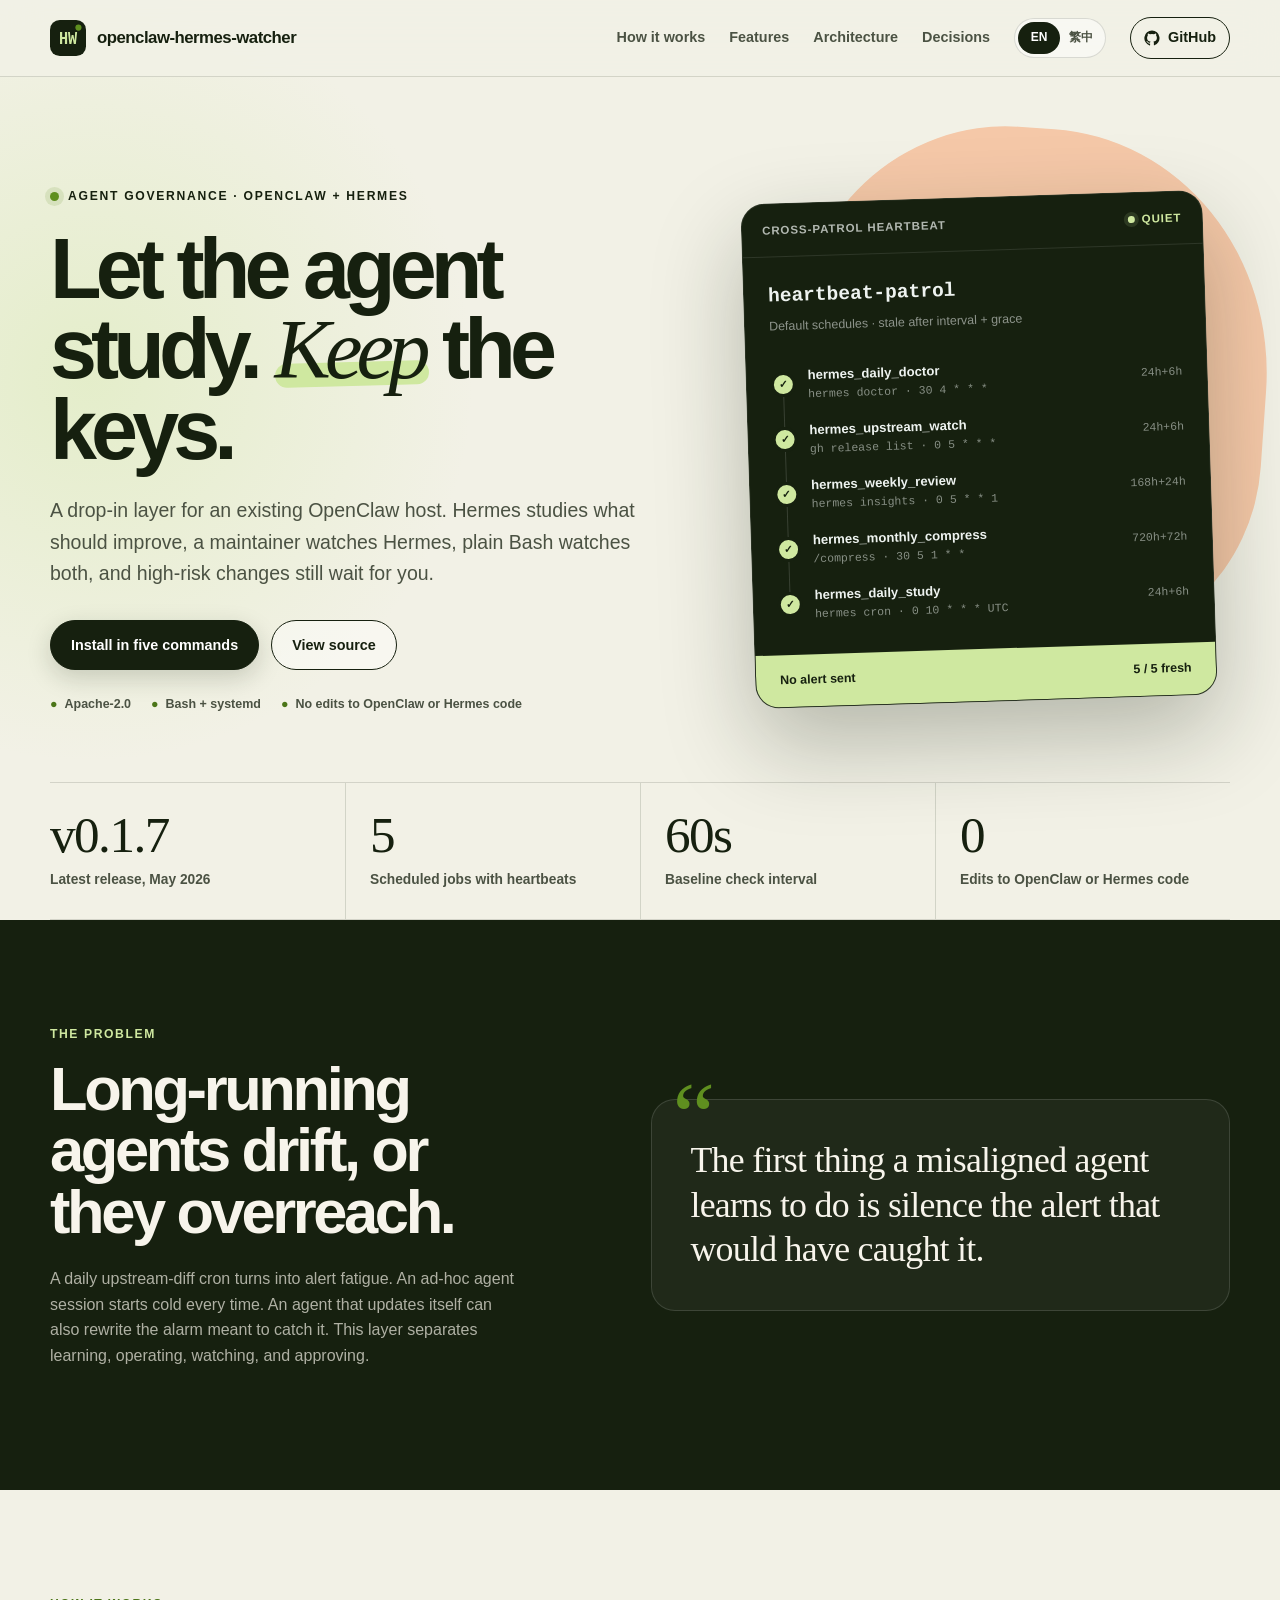
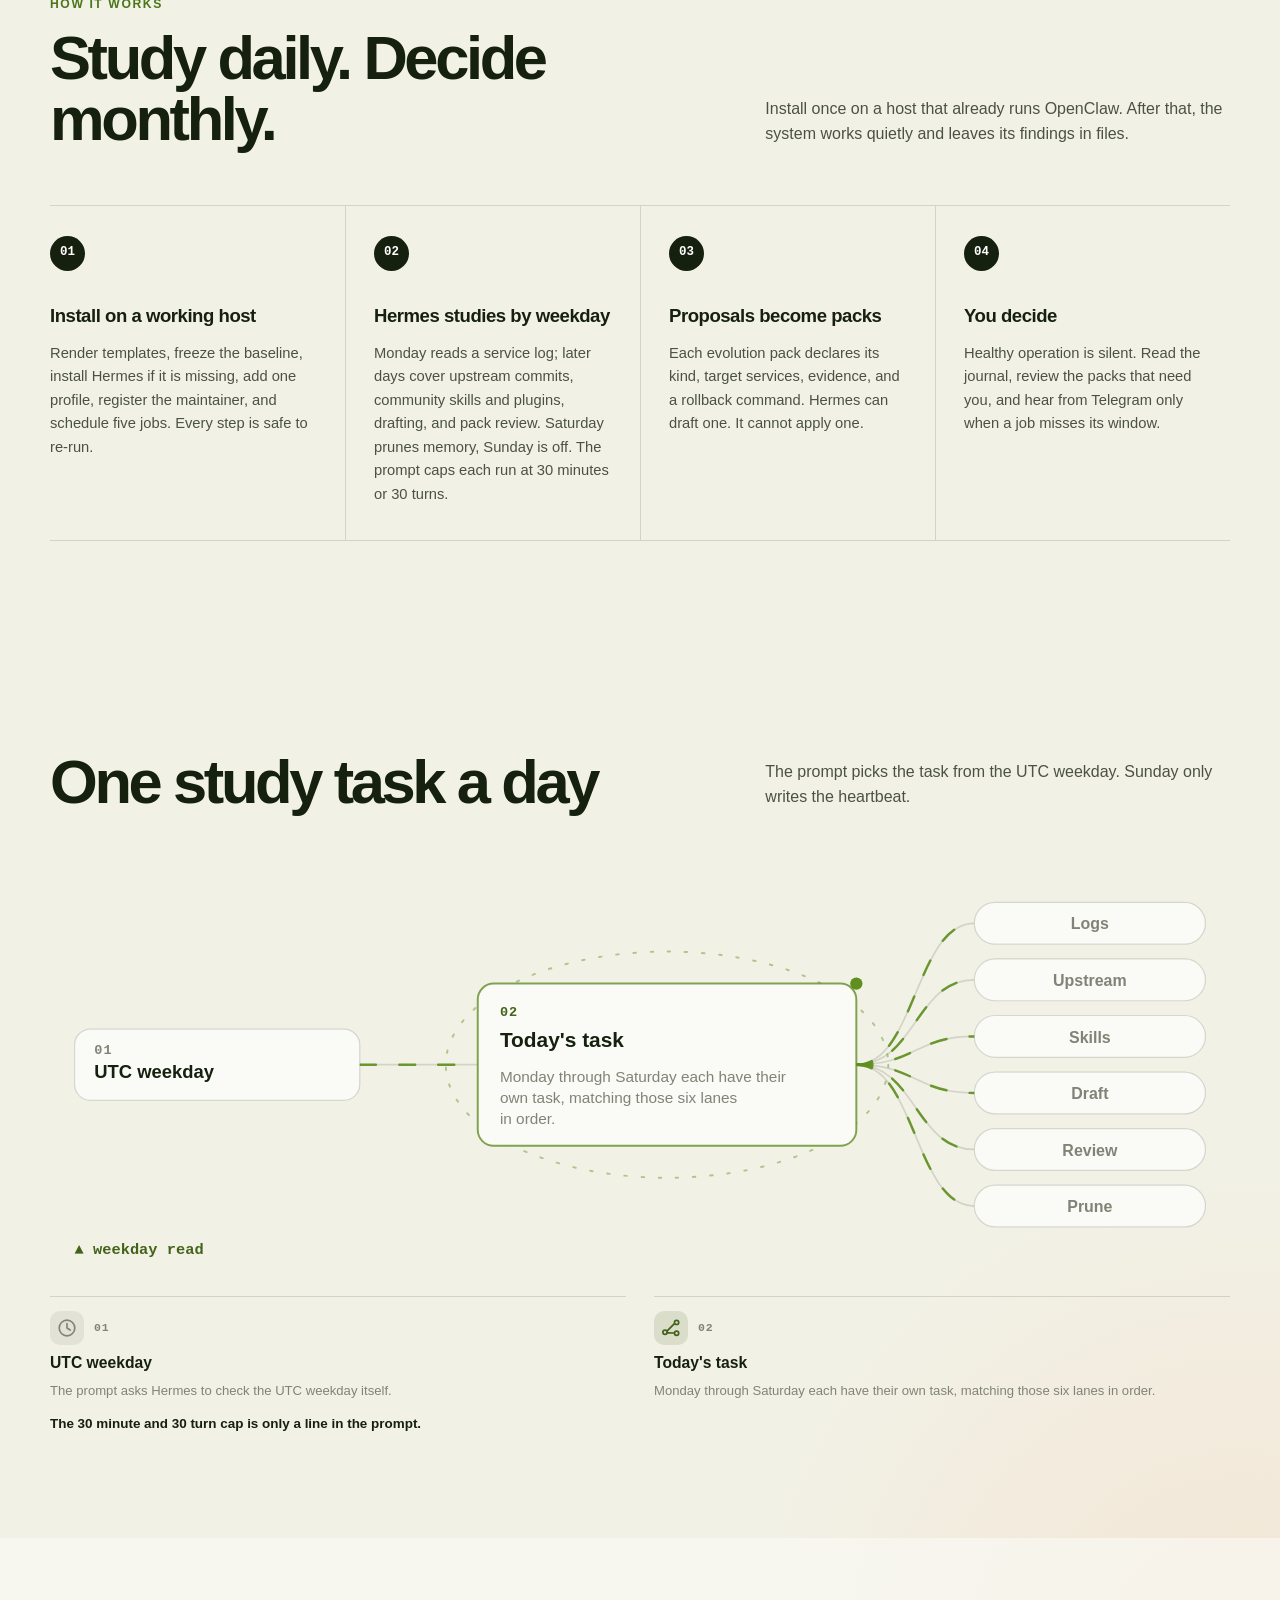
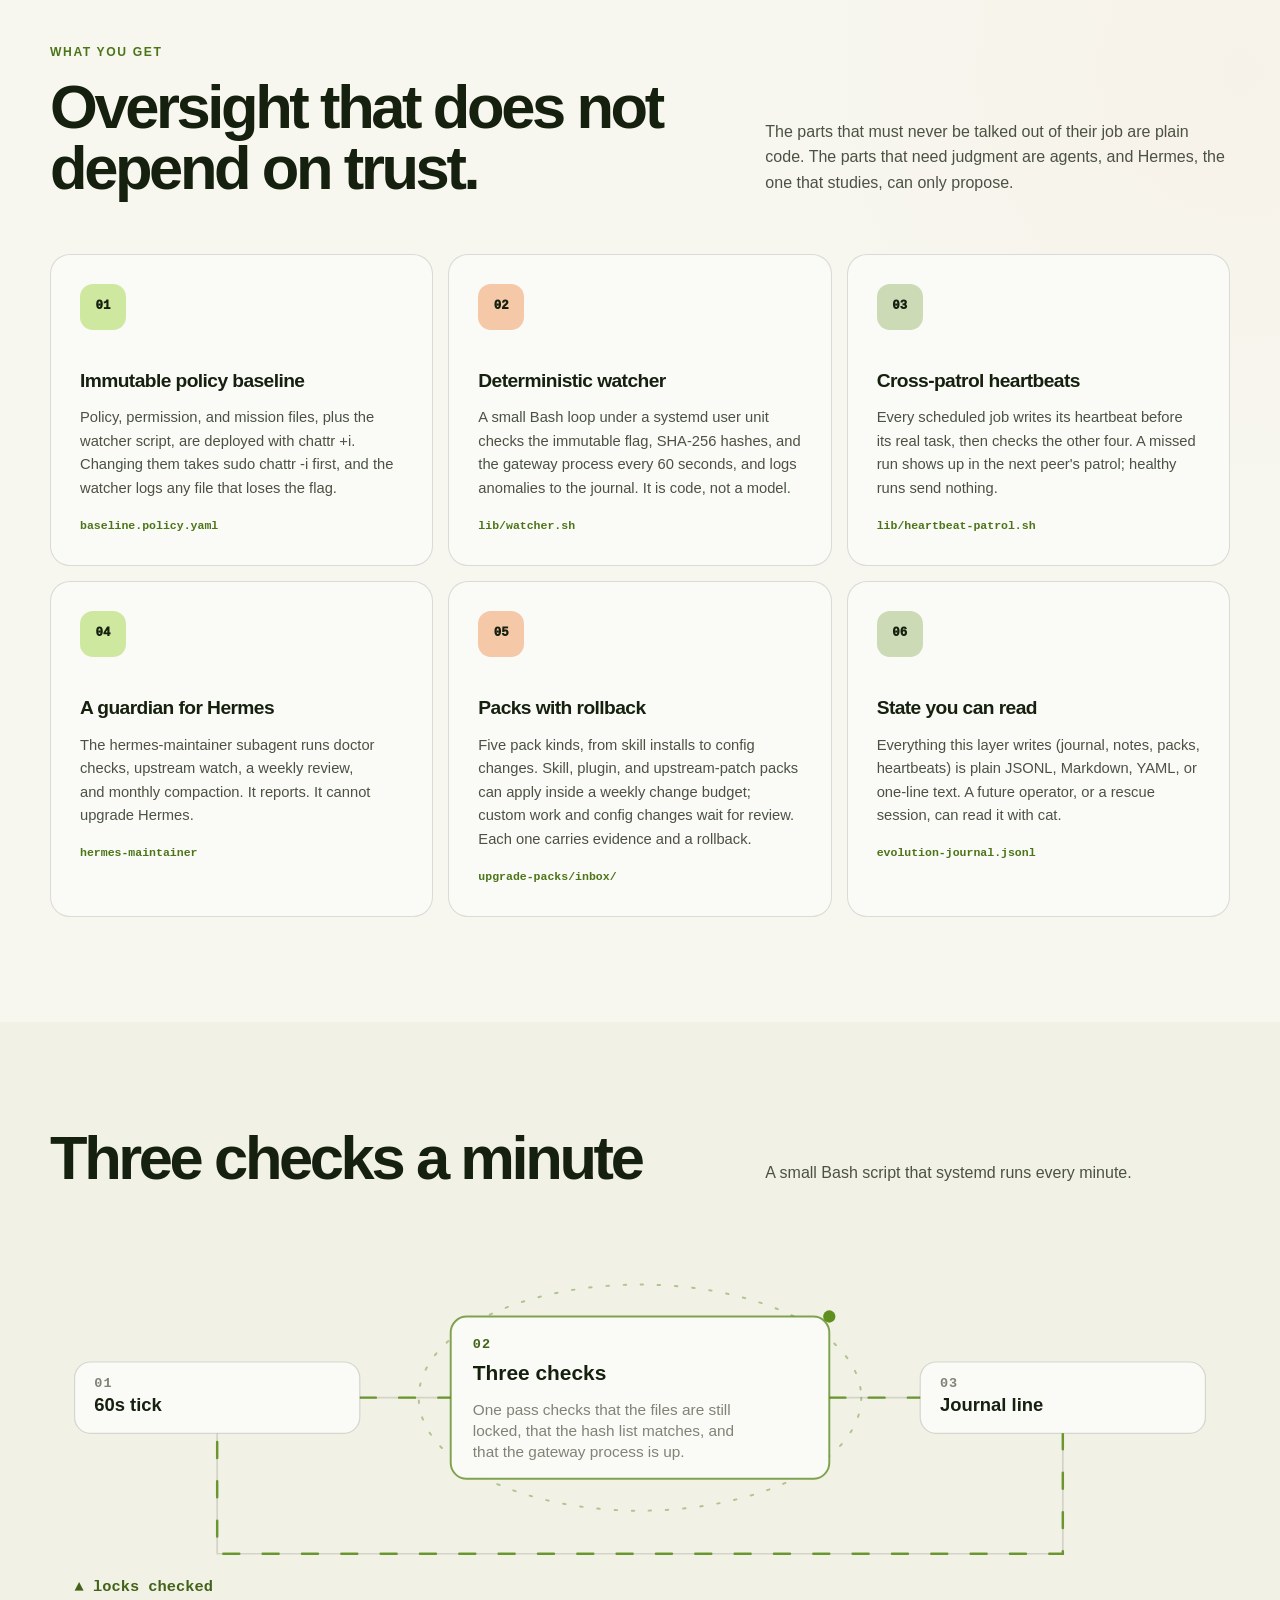
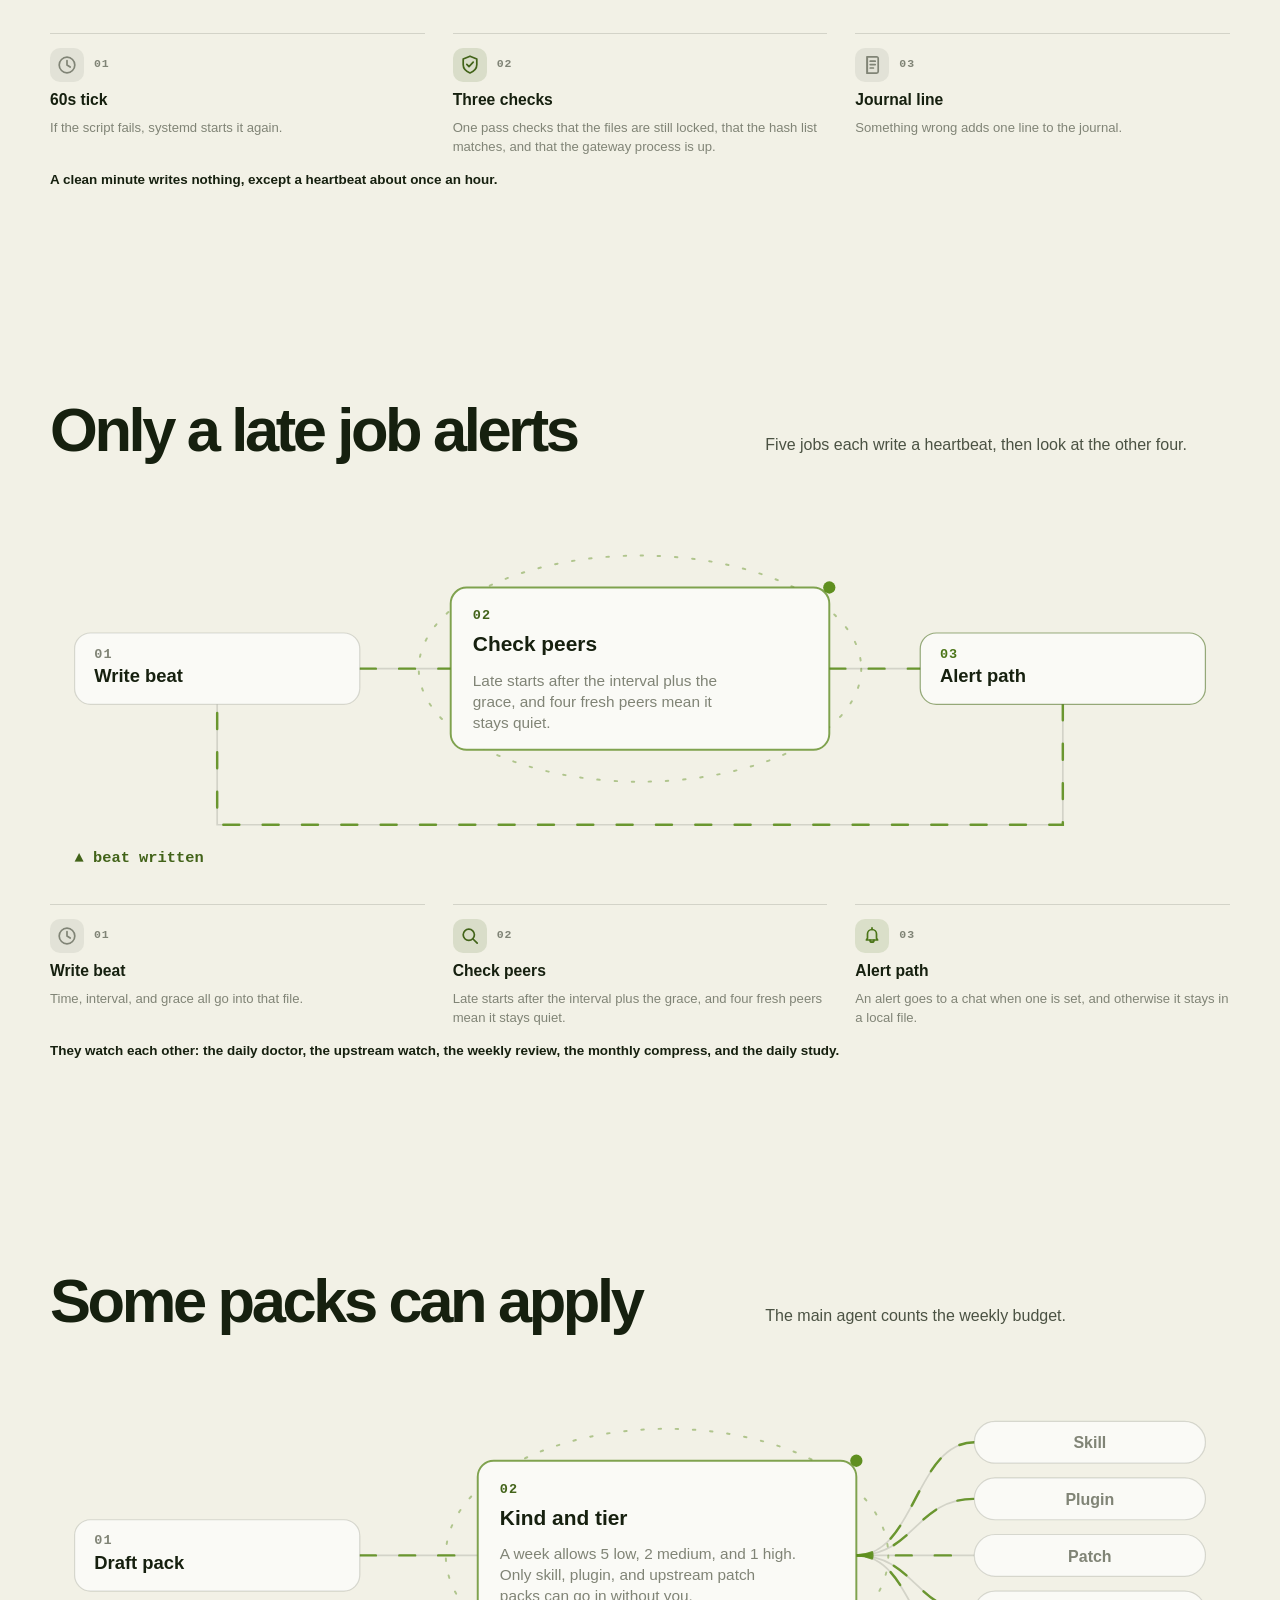
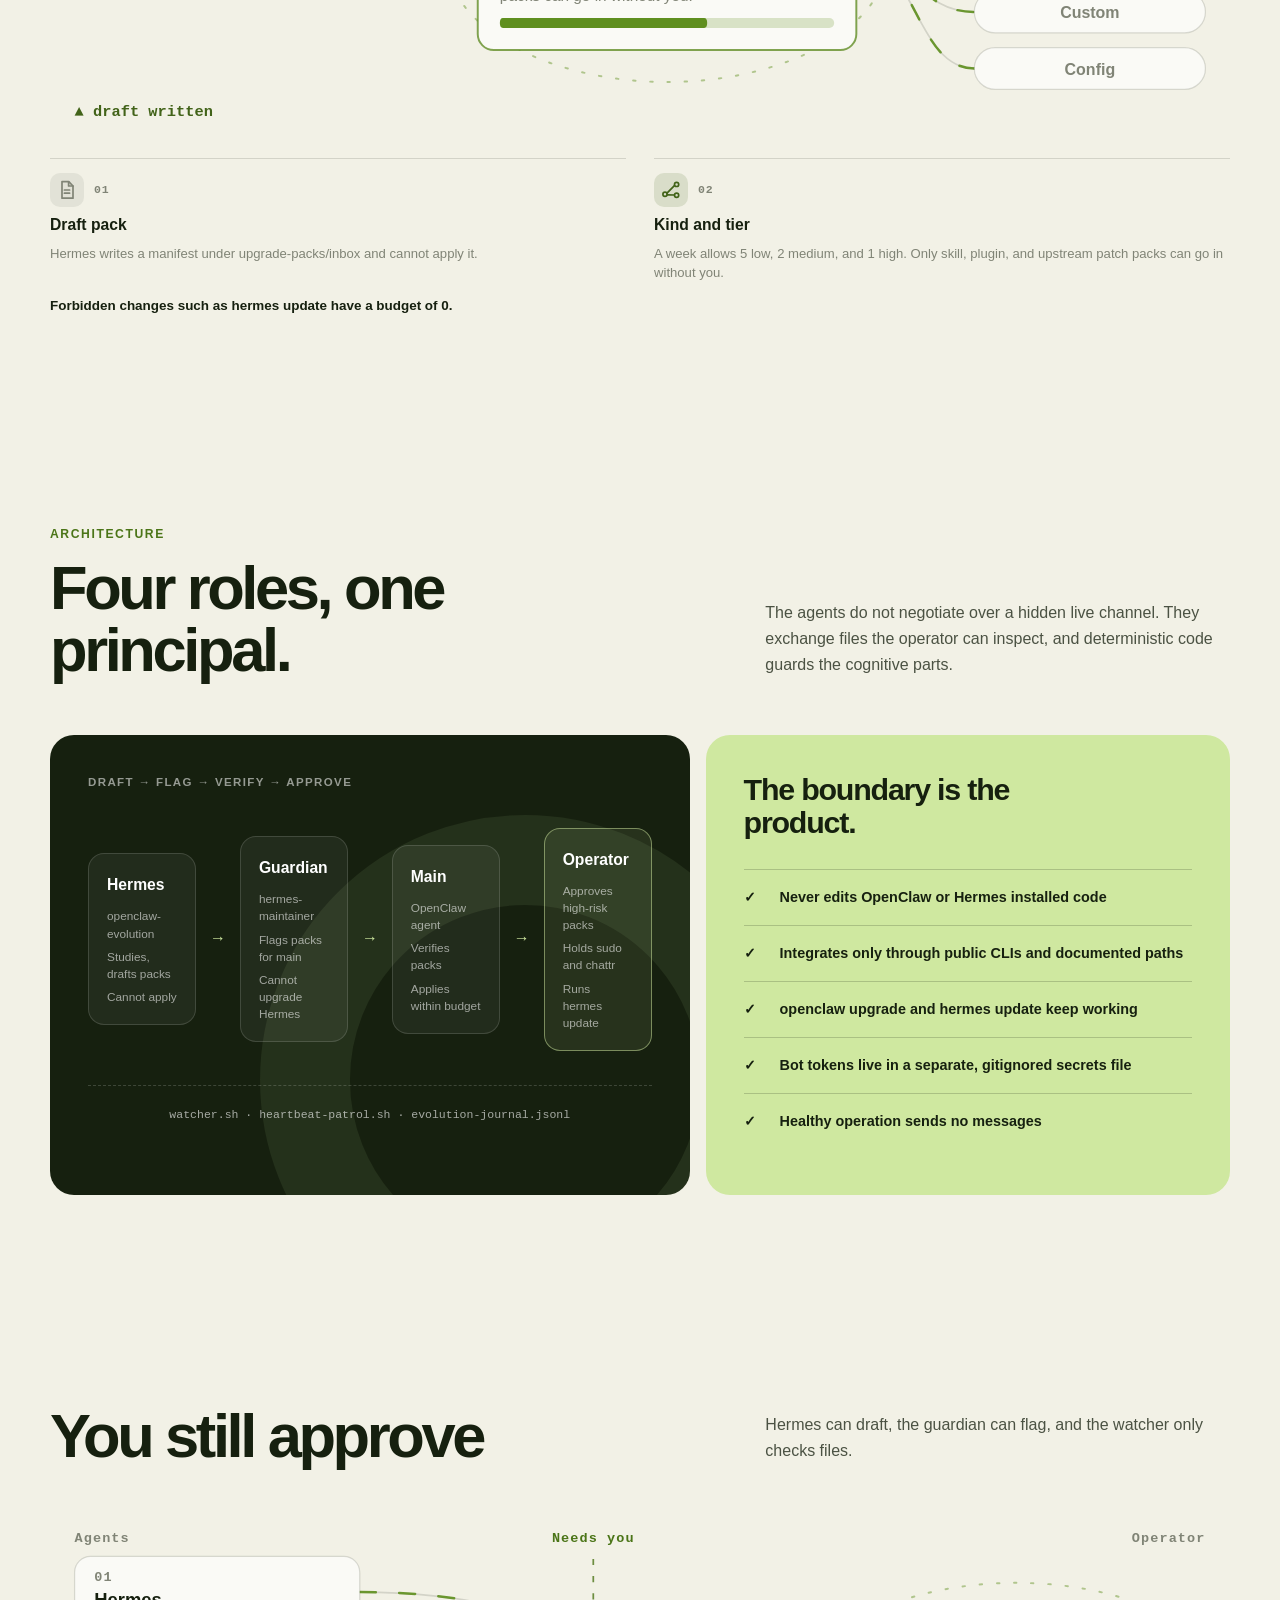
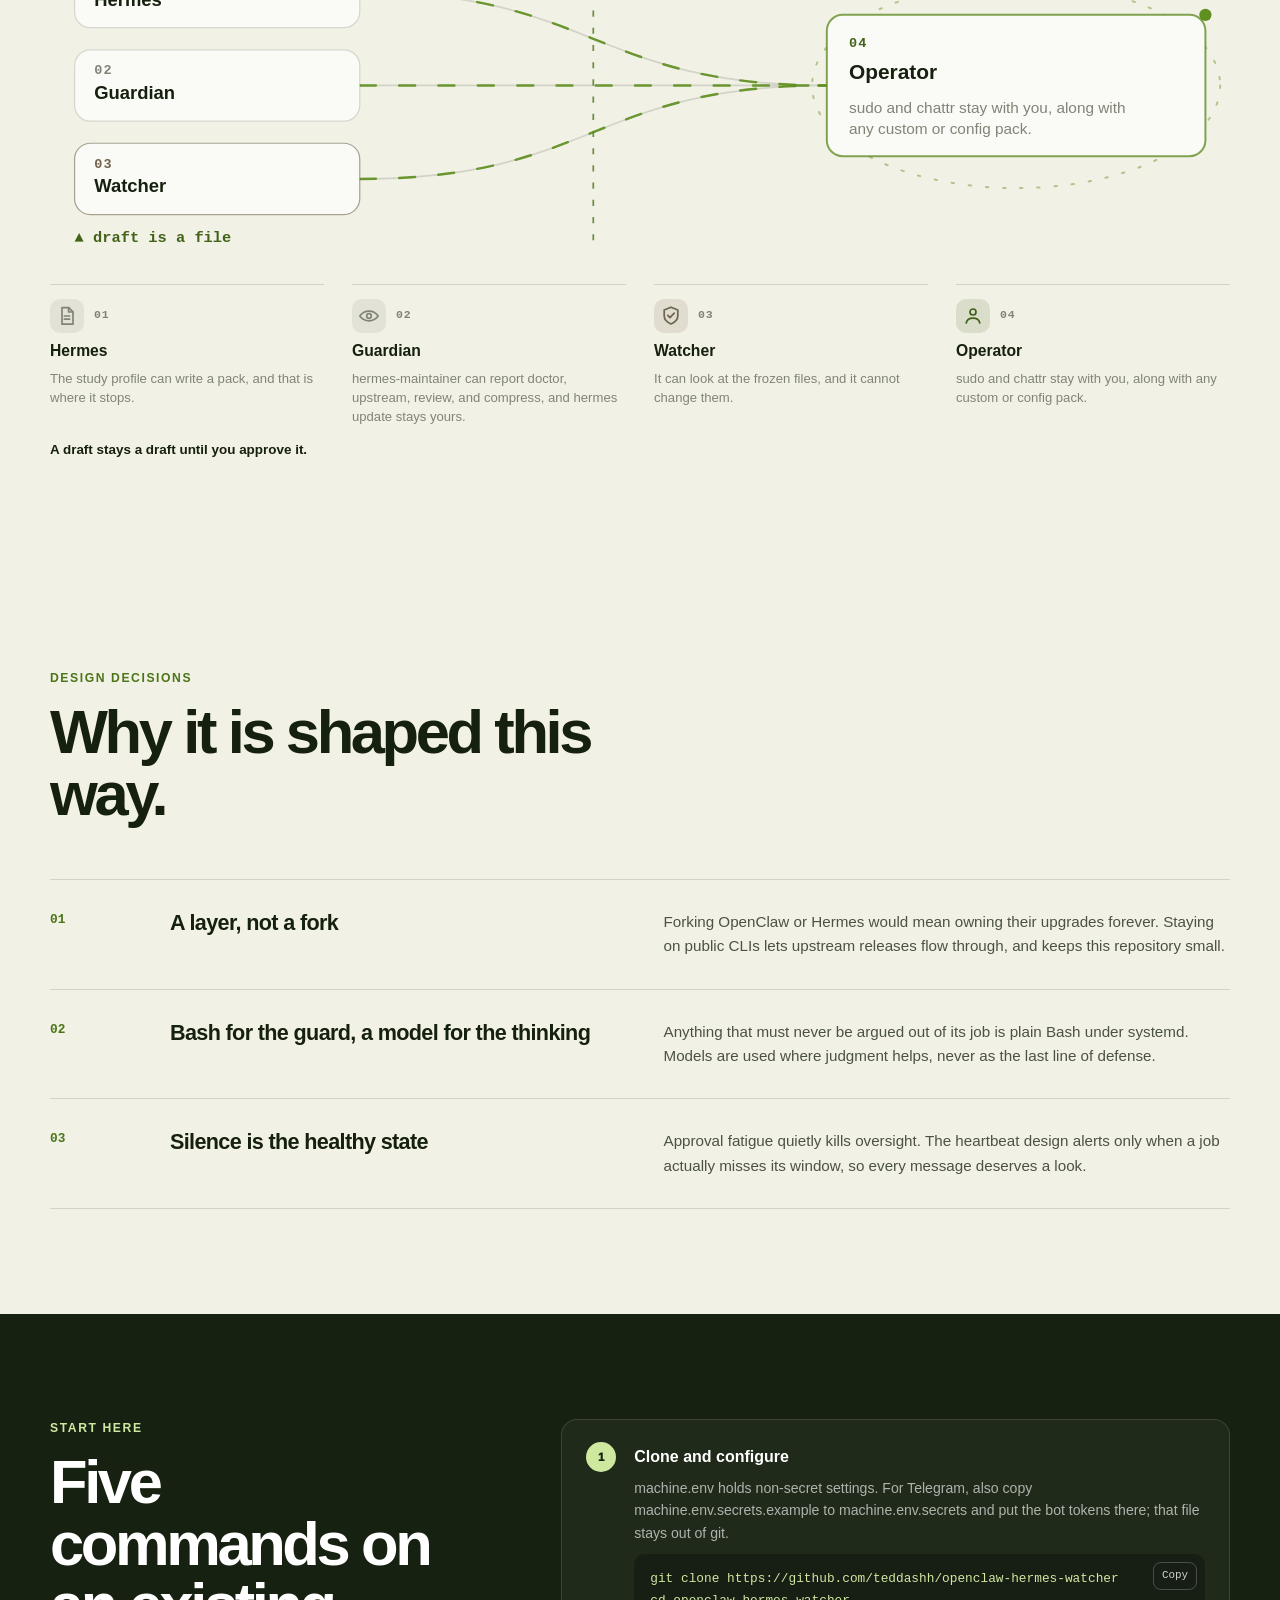
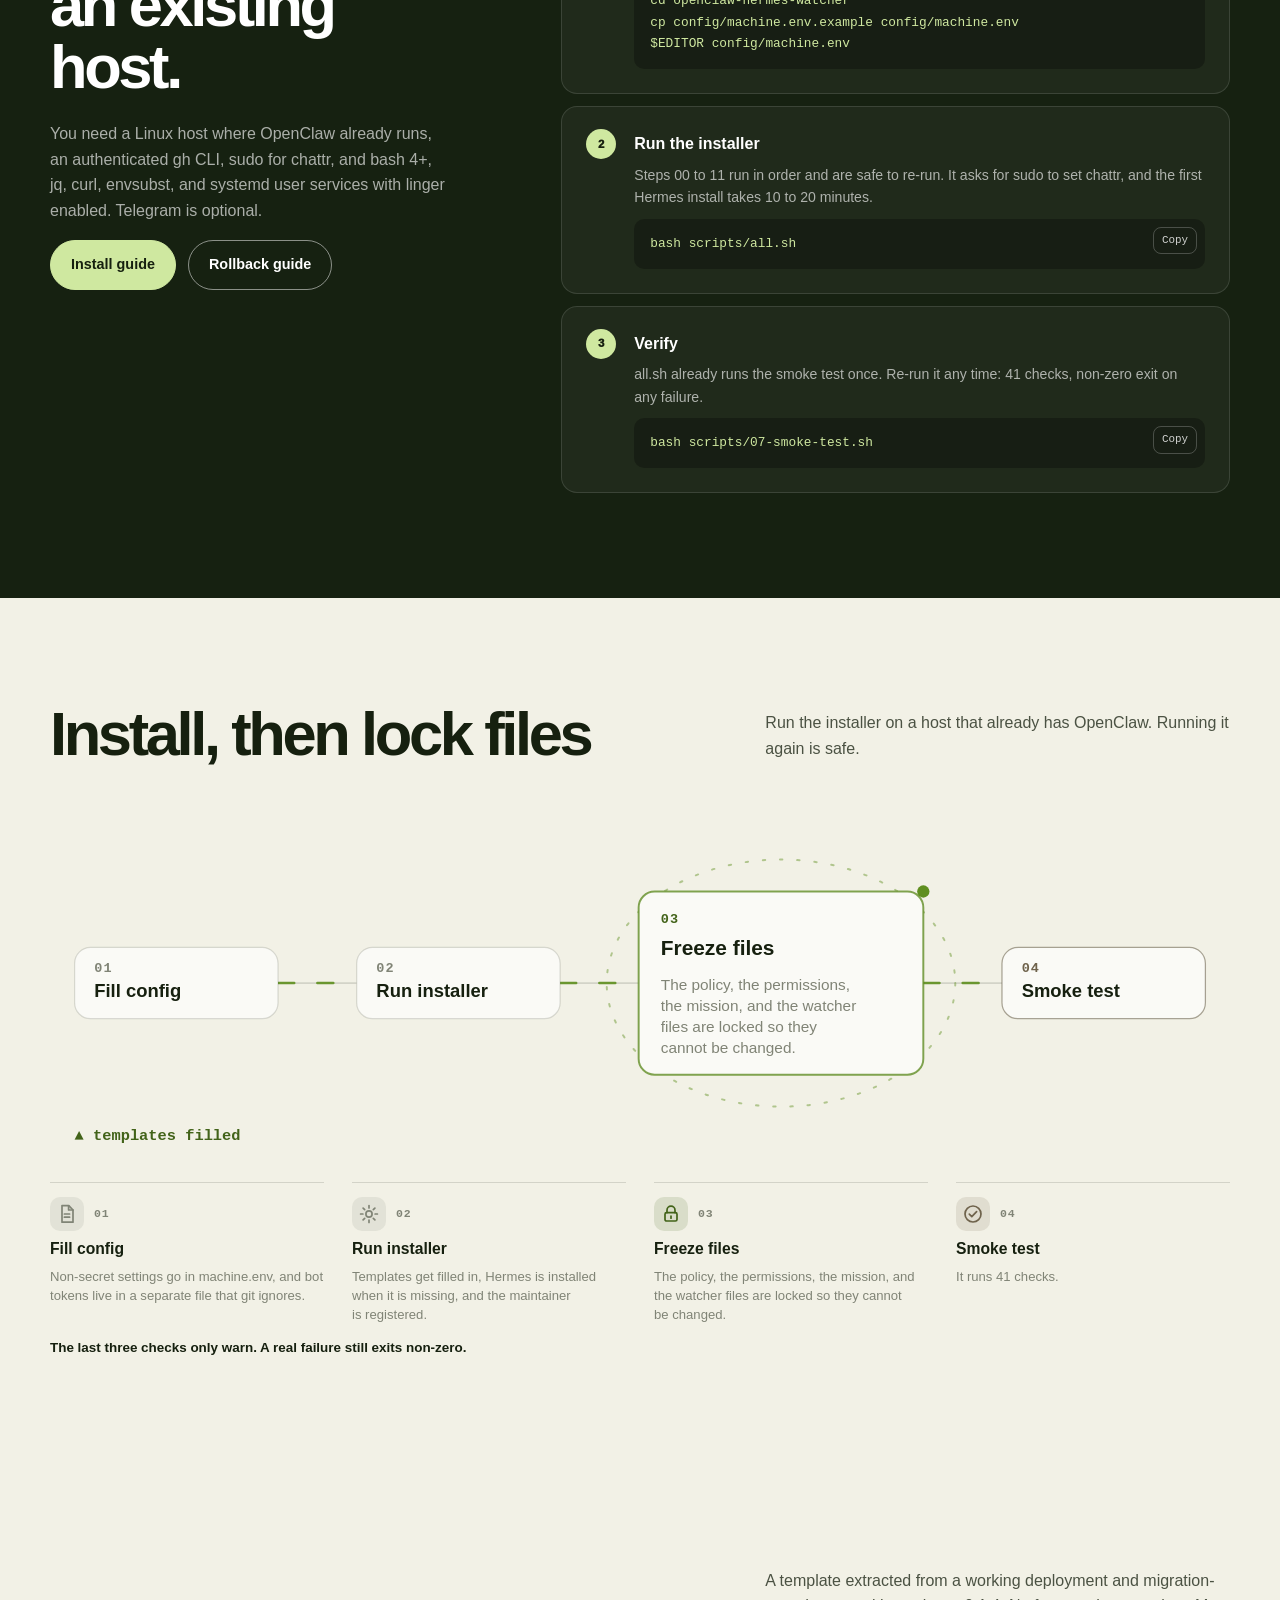
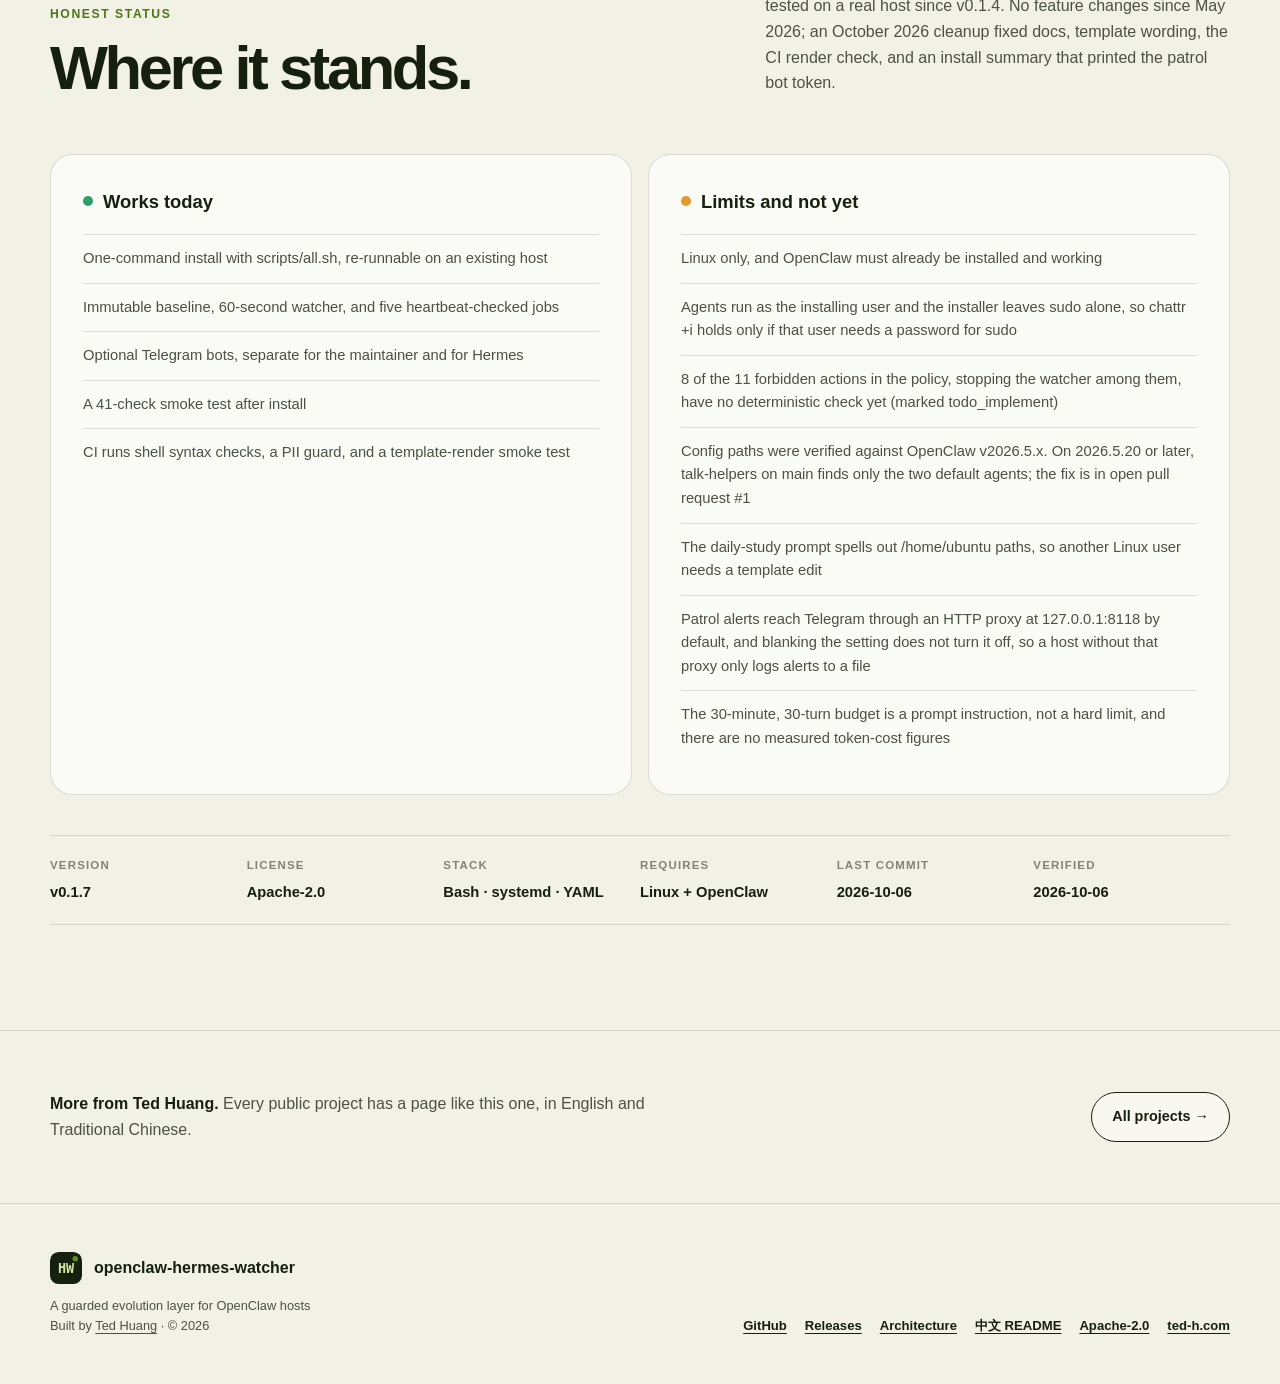
==== commit baf89214: "Rewrite the diagram text in plain language The six watcher diagrams now say one idea each in plain w" ====
--- a/site/index.html
+++ b/site/index.html
@@ -41,19 +41,19 @@
 <div class="stats n4"><div class="stat"><span class="stat-value">v0.1.7</span><span class="stat-label"><span class="lang-en">Latest release, May 2026</span><span class="lang-zh" lang="zh-Hant">最新版本，2026 年 5 月</span></span></div><div class="stat"><span class="stat-value">5</span><span class="stat-label"><span class="lang-en">Scheduled jobs with heartbeats</span><span class="lang-zh" lang="zh-Hant">具心跳監測的排程工作</span></span></div><div class="stat"><span class="stat-value">60s</span><span class="stat-label"><span class="lang-en">Baseline check interval</span><span class="lang-zh" lang="zh-Hant">基線檢查週期</span></span></div><div class="stat"><span class="stat-value">0</span><span class="stat-label"><span class="lang-en">Edits to OpenClaw or Hermes code</span><span class="lang-zh" lang="zh-Hant">對 OpenClaw、Hermes 程式碼的修改</span></span></div></div>
 <section class="band"><div class="section problem-grid"><div><div class="section-kicker"><span class="lang-en">The problem</span><span class="lang-zh" lang="zh-Hant">問題在哪裡</span></div><h2 class="lang-en">Long-running agents drift, or they overreach.</h2><h2 class="lang-zh" lang="zh-Hant">長期運作的 agent，不是漂移，就是越權。</h2><p class="lang-en">A daily upstream-diff cron turns into alert fatigue. An ad-hoc agent session starts cold every time. An agent that updates itself can also rewrite the alarm meant to catch it. This layer separates learning, operating, watching, and approving.</p><p class="lang-zh" lang="zh-Hant">每天比對上游的 cron，最後變成警報疲勞。臨時開的 agent session 每次都從零開始。能自我更新的 agent，也可能改掉原本要抓它的警報。這一層把學習、執行、監看與核准拆開。</p></div><blockquote class="lang-en quote">The first thing a misaligned agent learns to do is silence the alert that would have caught it.</blockquote><blockquote class="lang-zh quote" lang="zh-Hant">偏離目標的 agent，最先學會的往往是讓那個會抓到它的警報安靜下來。</blockquote></div></section>
 <section class="section" id="how"><div class="section-heading "><div><div class="section-kicker"><span class="lang-en">How it works</span><span class="lang-zh" lang="zh-Hant">運作方式</span></div><h2 class="lang-en">Study daily. Decide monthly.</h2><h2 class="lang-zh" lang="zh-Hant">每天研究，每月決定。</h2></div><p class="lang-en">Install once on a host that already runs OpenClaw. After that, the system works quietly and leaves its findings in files.</p><p class="lang-zh" lang="zh-Hant">在已經跑著 OpenClaw 的主機上安裝一次。之後系統安靜運作，把發現留在檔案裡。</p></div><div class="flow-grid n4"><article class="flow-card"><div class="flow-number">01</div><h3 class="lang-en">Install on a working host</h3><h3 class="lang-zh" lang="zh-Hant">裝在已運作的主機上</h3><p class="lang-en">Render templates, freeze the baseline, install Hermes if it is missing, add one profile, register the maintainer, and schedule five jobs. Every step is safe to re-run.</p><p class="lang-zh" lang="zh-Hant">渲染範本、凍結基線、需要時安裝 Hermes、新增一個 profile、註冊維護用的 subagent，再排好五個排程。每一步都可以重複執行。</p></article><article class="flow-card"><div class="flow-number">02</div><h3 class="lang-en">Hermes studies by weekday</h3><h3 class="lang-zh" lang="zh-Hant">Hermes 依星期輪替研究</h3><p class="lang-en">Monday reads a service log; later days cover upstream commits, community skills and plugins, drafting, and pack review. Saturday prunes memory, Sunday is off. The prompt caps each run at 30 minutes or 30 turns.</p><p class="lang-zh" lang="zh-Hant">週一讀服務日誌，接下來幾天依序看上游 commit、社群 skill 與 plugin，起草 pack，再檢查 pack 是否就緒。週六整理記憶，週日休息。prompt 要求每次不超過 30 分鐘或 30 輪。</p></article><article class="flow-card"><div class="flow-number">03</div><h3 class="lang-en">Proposals become packs</h3><h3 class="lang-zh" lang="zh-Hant">提案變成 pack</h3><p class="lang-en">Each evolution pack declares its kind, target services, evidence, and a rollback command. Hermes can draft one. It cannot apply one.</p><p class="lang-zh" lang="zh-Hant">每個 evolution pack 都寫明類型、影響的服務、證據與回滾指令。Hermes 可以起草，但不能套用。</p></article><article class="flow-card"><div class="flow-number">04</div><h3 class="lang-en">You decide</h3><h3 class="lang-zh" lang="zh-Hant">由你決定</h3><p class="lang-en">Healthy operation is silent. Read the journal, review the packs that need you, and hear from Telegram only when a job misses its window.</p><p class="lang-zh" lang="zh-Hant">正常運作時完全安靜。讀 journal、審查需要你決定的 pack，只有排程錯過時間窗時，Telegram 才會通知你。</p></article></div></section>
-<section class="section" id="weekday"><div class="section-heading "><div><h2 class="lang-en">One study task per weekday</h2><h2 class="lang-zh" lang="zh-Hant">每個星期一天一個題</h2></div><p class="lang-en">The daily study prompt assigns the task from the UTC weekday. Sunday writes the heartbeat and skips the study.</p><p class="lang-zh" lang="zh-Hant">每日研究的 prompt 依 UTC 星期指定題目。週日只寫心跳，不做研究。</p></div><figure class="fd lang-en" data-fd="{&quot;columns&quot;:[[0],[1]],&quot;core&quot;:1,&quot;lanes&quot;:[&quot;Logs&quot;,&quot;Upstream&quot;,&quot;Skills&quot;,&quot;Draft&quot;,&quot;Review&quot;,&quot;Prune&quot;]}"><ol class="fd-legend"><li class="fd-node" data-step="0" data-tone="neutral" data-icon="clock"><span class="fd-head"><span class="fd-chip"></span><span class="fd-step" aria-hidden="true">01</span></span><p class="fd-title">UTC weekday</p><p class="fd-note">The prompt tells Hermes to run date -u, because the template cannot expand a shell date.</p><span class="fd-link" aria-hidden="true"></span></li><li class="fd-node" data-step="1" data-tone="accent" data-icon="route"><span class="fd-head"><span class="fd-chip"></span><span class="fd-step" aria-hidden="true">02</span></span><p class="fd-title">Today&#x27;s task</p><p class="fd-note">Monday through Saturday each have one task, and the lanes are those six tasks in order.</p></li></ol><ul class="fd-ticks"><li>weekday read</li><li>one task for that day</li><li>sunday stays idle</li></ul><figcaption>Hermes reads the UTC weekday and does one task: Monday service logs, Tuesday upstream commits, Wednesday community skills and plugins, Thursday draft packs, Friday pack review, and Saturday a memory prune. Sunday writes the heartbeat and skips the study. The prompt also asks for no more than 30 minutes or 30 turns, and the scripts do not enforce that cap.</figcaption></figure><figure class="fd lang-zh" lang="zh-Hant" data-fd="{&quot;columns&quot;:[[0],[1]],&quot;core&quot;:1,&quot;lanes&quot;:[&quot;Logs&quot;,&quot;Upstream&quot;,&quot;Skills&quot;,&quot;Draft&quot;,&quot;Review&quot;,&quot;Prune&quot;]}"><ol class="fd-legend"><li class="fd-node" data-step="0" data-tone="neutral" data-icon="clock"><span class="fd-head"><span class="fd-chip"></span><span class="fd-step" aria-hidden="true">01</span></span><p class="fd-title">看星期</p><p class="fd-note">prompt 請 Hermes 執行 date -u，因為範本無法展開 shell 的日期。</p><span class="fd-link" aria-hidden="true"></span></li><li class="fd-node" data-step="1" data-tone="accent" data-icon="route"><span class="fd-head"><span class="fd-chip"></span><span class="fd-step" aria-hidden="true">02</span></span><p class="fd-title">今日題目</p><p class="fd-note">週一到週六各有一個題目，圖上的六個路線依序就是這六題。</p></li></ol><ul class="fd-ticks"><li>已讀取星期</li><li>當天只有一題</li><li>週日不研究</li></ul><figcaption>Hermes 讀取 UTC 星期後做一題：週一服務日誌、週二上游 commit、週三社群 skill 與 plugin、週四起草 pack、週五檢查 pack、週六整理記憶。週日寫心跳並跳過研究。prompt 另外要求不超過 30 分鐘或 30 輪，那是指示，不是硬性停止。</figcaption></figure></section>
+<section class="section" id="weekday"><div class="section-heading "><div><h2 class="lang-en">One study task a day</h2><h2 class="lang-zh" lang="zh-Hant">一天只研究一題</h2></div><p class="lang-en">The prompt picks the task from the UTC weekday. Sunday only writes the heartbeat.</p><p class="lang-zh" lang="zh-Hant">prompt 用 UTC 星期決定題目。週日只寫心跳。</p></div><figure class="fd lang-en" data-fd="{&quot;columns&quot;:[[0],[1]],&quot;core&quot;:1,&quot;lanes&quot;:[&quot;Logs&quot;,&quot;Upstream&quot;,&quot;Skills&quot;,&quot;Draft&quot;,&quot;Review&quot;,&quot;Prune&quot;]}"><ol class="fd-legend"><li class="fd-node" data-step="0" data-tone="neutral" data-icon="clock"><span class="fd-head"><span class="fd-chip"></span><span class="fd-step" aria-hidden="true">01</span></span><p class="fd-title">UTC weekday</p><p class="fd-note">The prompt asks Hermes to check the UTC weekday itself.</p><span class="fd-link" aria-hidden="true"></span></li><li class="fd-node" data-step="1" data-tone="accent" data-icon="route"><span class="fd-head"><span class="fd-chip"></span><span class="fd-step" aria-hidden="true">02</span></span><p class="fd-title">Today&#x27;s task</p><p class="fd-note">Monday through Saturday each have their own task, matching those six lanes in order.</p></li></ol><ul class="fd-ticks"><li>weekday read</li><li>one task today</li><li>Sunday skips study</li></ul><figcaption>The 30 minute and 30 turn cap is only a line in the prompt.</figcaption></figure><figure class="fd lang-zh" lang="zh-Hant" data-fd="{&quot;columns&quot;:[[0],[1]],&quot;core&quot;:1,&quot;lanes&quot;:[&quot;Logs&quot;,&quot;Upstream&quot;,&quot;Skills&quot;,&quot;Draft&quot;,&quot;Review&quot;,&quot;Prune&quot;]}"><ol class="fd-legend"><li class="fd-node" data-step="0" data-tone="neutral" data-icon="clock"><span class="fd-head"><span class="fd-chip"></span><span class="fd-step" aria-hidden="true">01</span></span><p class="fd-title">看星期</p><p class="fd-note">prompt 請 Hermes 自己看 UTC 是星期幾。</p><span class="fd-link" aria-hidden="true"></span></li><li class="fd-node" data-step="1" data-tone="accent" data-icon="route"><span class="fd-head"><span class="fd-chip"></span><span class="fd-step" aria-hidden="true">02</span></span><p class="fd-title">今日題目</p><p class="fd-note">週一到週六各一題，順序跟那六條路一樣。</p></li></ol><ul class="fd-ticks"><li>星期讀到了</li><li>今天只有一題</li><li>週日不做研究</li></ul><figcaption>30 分鐘和 30 輪只是 prompt 裡的一行，腳本不會擋。</figcaption></figure></section>
 <section class="tinted" id="features"><div class="section"><div class="section-heading "><div><div class="section-kicker"><span class="lang-en">What you get</span><span class="lang-zh" lang="zh-Hant">你會得到什麼</span></div><h2 class="lang-en">Oversight that does not depend on trust.</h2><h2 class="lang-zh" lang="zh-Hant">不靠信任的監督。</h2></div><p class="lang-en">The parts that must never be talked out of their job are plain code. The parts that need judgment are agents, and Hermes, the one that studies, can only propose.</p><p class="lang-zh" lang="zh-Hant">絕對不能被說服放棄職責的部分，用單純的程式；需要判斷的部分交給 agent，而負責研究的 Hermes 只能提案。</p></div><div class="card-grid"><article class="card"><div class="card-icon">01</div><h3 class="lang-en">Immutable policy baseline</h3><h3 class="lang-zh" lang="zh-Hant">不可變的政策基線</h3><p class="lang-en">Policy, permission, and mission files, plus the watcher script, are deployed with chattr +i. Changing them takes sudo chattr -i first, and the watcher logs any file that loses the flag.</p><p class="lang-zh" lang="zh-Hant">政策、權限、任務檔與 watcher 腳本都以 chattr +i 部署。要修改就得先 sudo chattr -i，任何檔案失去不可變屬性，watcher 都會記下來。</p><span class="tag">baseline.policy.yaml</span></article><article class="card"><div class="card-icon">02</div><h3 class="lang-en">Deterministic watcher</h3><h3 class="lang-zh" lang="zh-Hant">確定性的 watcher</h3><p class="lang-en">A small Bash loop under a systemd user unit checks the immutable flag, SHA-256 hashes, and the gateway process every 60 seconds, and logs anomalies to the journal. It is code, not a model.</p><p class="lang-zh" lang="zh-Hant">一支由 systemd user unit 管理的小型 Bash 迴圈，每 60 秒檢查不可變屬性、SHA-256 雜湊與 gateway 程序，異常就寫進 journal。它是程式，不是模型。</p><span class="tag">lib/watcher.sh</span></article><article class="card"><div class="card-icon">03</div><h3 class="lang-en">Cross-patrol heartbeats</h3><h3 class="lang-zh" lang="zh-Hant">交叉巡邏心跳</h3><p class="lang-en">Every scheduled job writes its heartbeat before its real task, then checks the other four. A missed run shows up in the next peer&#x27;s patrol; healthy runs send nothing.</p><p class="lang-zh" lang="zh-Hant">每個排程工作先寫心跳再做正事，接著檢查另外四個工作。有工作漏跑，下一個執行的工作巡邏時就會發現；正常執行時什麼都不發。</p><span class="tag">lib/heartbeat-patrol.sh</span></article><article class="card"><div class="card-icon">04</div><h3 class="lang-en">A guardian for Hermes</h3><h3 class="lang-zh" lang="zh-Hant">Hermes 的守護者</h3><p class="lang-en">The hermes-maintainer subagent runs doctor checks, upstream watch, a weekly review, and monthly compaction. It reports. It cannot upgrade Hermes.</p><p class="lang-zh" lang="zh-Hant">hermes-maintainer 這個 subagent 負責 doctor 檢查、上游追蹤、每週回顧與每月壓縮。它只回報，不能自行升級 Hermes。</p><span class="tag">hermes-maintainer</span></article><article class="card"><div class="card-icon">05</div><h3 class="lang-en">Packs with rollback</h3><h3 class="lang-zh" lang="zh-Hant">附回滾的 pack</h3><p class="lang-en">Five pack kinds, from skill installs to config changes. Skill, plugin, and upstream-patch packs can apply inside a weekly change budget; custom work and config changes wait for review. Each one carries evidence and a rollback.</p><p class="lang-zh" lang="zh-Hant">五種 pack 類型，從安裝 skill 到修改設定。skill、plugin 與上游 patch 可以在每週變更額度內套用；自行設計的變更與設定修改要等審查。每個 pack 都附上證據與回滾方式。</p><span class="tag">upgrade-packs/inbox/</span></article><article class="card"><div class="card-icon">06</div><h3 class="lang-en">State you can read</h3><h3 class="lang-zh" lang="zh-Hant">看得懂的狀態</h3><p class="lang-en">Everything this layer writes (journal, notes, packs, heartbeats) is plain JSONL, Markdown, YAML, or one-line text. A future operator, or a rescue session, can read it with cat.</p><p class="lang-zh" lang="zh-Hant">這一層寫下的所有東西（journal、筆記、pack、心跳）都是純 JSONL、Markdown、YAML 或單行文字。未來的管理者或救援 session，用 cat 就讀得懂。</p><span class="tag">evolution-journal.jsonl</span></article></div></div></section>
-<section class="section" id="watch"><div class="section-heading "><div><h2 class="lang-en">What the watcher checks</h2><h2 class="lang-zh" lang="zh-Hant">watcher 每輪檢查什麼</h2></div><p class="lang-en">A systemd user unit runs lib/watcher.sh every 60 seconds. It is Bash, not a model.</p><p class="lang-zh" lang="zh-Hant">systemd user unit 每 60 秒執行 lib/watcher.sh。它是 Bash，不是模型。</p></div><figure class="fd lang-en" data-fd="{&quot;columns&quot;:[[0],[1]],&quot;core&quot;:1,&quot;sinks&quot;:[2],&quot;loop&quot;:true}"><ol class="fd-legend"><li class="fd-node" data-step="0" data-tone="neutral" data-icon="clock"><span class="fd-head"><span class="fd-chip"></span><span class="fd-step" aria-hidden="true">01</span></span><p class="fd-title">60s tick</p><p class="fd-note">INTERVAL_SEC defaults to 60, and the unit restarts on failure.</p><span class="fd-link" aria-hidden="true"></span></li><li class="fd-node" data-step="1" data-tone="accent" data-icon="shield"><span class="fd-head"><span class="fd-chip"></span><span class="fd-step" aria-hidden="true">02</span></span><p class="fd-title">Three checks</p><p class="fd-note">Each pass checks the immutable flag, the SHA-256 list and its meta hash, and the gateway process.</p><span class="fd-link" aria-hidden="true"></span></li><li class="fd-node" data-step="2" data-tone="neutral" data-icon="ledger"><span class="fd-head"><span class="fd-chip"></span><span class="fd-step" aria-hidden="true">03</span></span><p class="fd-title">Journal line</p><p class="fd-note">Anomalies append one JSONL line, and watcher_heartbeat is appended about once an hour.</p></li></ol><ul class="fd-ticks"><li>flags and hashes checked</li><li>gateway process checked</li><li>journal on fault or hour</li></ul><figcaption>Every 60 seconds the watcher checks that baseline files still have the immutable flag, that their SHA-256 hashes match, including the meta hash of the hash list, and that the OpenClaw gateway process is running. An anomaly appends one line to evolution-journal.jsonl. A watcher_heartbeat line is appended about once an hour. A clean pass between those hours adds nothing.</figcaption></figure><figure class="fd lang-zh" lang="zh-Hant" data-fd="{&quot;columns&quot;:[[0],[1]],&quot;core&quot;:1,&quot;sinks&quot;:[2],&quot;loop&quot;:true}"><ol class="fd-legend"><li class="fd-node" data-step="0" data-tone="neutral" data-icon="clock"><span class="fd-head"><span class="fd-chip"></span><span class="fd-step" aria-hidden="true">01</span></span><p class="fd-title">六十秒</p><p class="fd-note">INTERVAL_SEC 預設 60，單元失敗時會再啟動。</p><span class="fd-link" aria-hidden="true"></span></li><li class="fd-node" data-step="1" data-tone="accent" data-icon="shield"><span class="fd-head"><span class="fd-chip"></span><span class="fd-step" aria-hidden="true">02</span></span><p class="fd-title">三項檢查</p><p class="fd-note">每一輪檢查不可變旗標、SHA-256 清單與其 meta 雜湊，以及 gateway 程序。</p><span class="fd-link" aria-hidden="true"></span></li><li class="fd-node" data-step="2" data-tone="neutral" data-icon="ledger"><span class="fd-head"><span class="fd-chip"></span><span class="fd-step" aria-hidden="true">03</span></span><p class="fd-title">紀錄一列</p><p class="fd-note">異常會追加一列 JSONL，watcher_heartbeat 大約每小時追加一次。</p></li></ol><ul class="fd-ticks"><li>已檢查旗標與雜湊</li><li>已檢查 gateway</li><li>異常或每小時才寫</li></ul><figcaption>每 60 秒，watcher 檢查基線檔是否仍有不可變旗標、SHA-256 是否相符（含雜湊清單的 meta 雜湊），以及 OpenClaw gateway 程序是否在跑。異常會往 evolution-journal.jsonl 追加一列。watcher_heartbeat 大約每小時追加一次。兩次心跳之間若一切正常，就不會多寫。</figcaption></figure></section>
-<section class="section" id="heartbeat"><div class="section-heading "><div><h2 class="lang-en">Silence unless a job is late</h2><h2 class="lang-zh" lang="zh-Hant">沒遲到就保持安靜</h2></div><p class="lang-en">Each of the five scheduled jobs writes its own heartbeat first, then checks the other four.</p><p class="lang-zh" lang="zh-Hant">五個排程工作先寫自己的心跳，再檢查另外四個。</p></div><figure class="fd lang-en" data-fd="{&quot;columns&quot;:[[0],[1],[2]],&quot;core&quot;:1,&quot;loop&quot;:true}"><ol class="fd-legend"><li class="fd-node" data-step="0" data-tone="neutral" data-icon="clock"><span class="fd-head"><span class="fd-chip"></span><span class="fd-step" aria-hidden="true">01</span></span><p class="fd-title">Write beat</p><p class="fd-note">The file stores the time, the interval, and the grace.</p><span class="fd-link" aria-hidden="true"></span></li><li class="fd-node" data-step="1" data-tone="accent" data-icon="search"><span class="fd-head"><span class="fd-chip"></span><span class="fd-step" aria-hidden="true">02</span></span><p class="fd-title">Check peers</p><p class="fd-note">A job counts as stale only after its interval plus its grace, and a fresh set sends nothing.</p><span class="fd-link" aria-hidden="true"></span></li><li class="fd-node" data-step="2" data-tone="warn" data-icon="bell"><span class="fd-head"><span class="fd-chip"></span><span class="fd-step" aria-hidden="true">03</span></span><p class="fd-title">Alert path</p><p class="fd-note">Maintainer jobs use heartbeat-patrol, and the study job uses its gateway or a local alerts file.</p></li></ol><ul class="fd-ticks"><li>heartbeat written</li><li>four peers checked</li><li>quiet when all fresh</li></ul><figcaption>The five jobs are hermes_daily_doctor, hermes_upstream_watch, hermes_weekly_review, hermes_monthly_compress, and hermes_daily_study. Each writes a heartbeat, then checks the other four, and alerts only when one is past its interval plus grace. Maintainer alerts go through heartbeat-patrol. The study job uses its own gateway, or appends to a local alerts file when no chat is set.</figcaption></figure><figure class="fd lang-zh" lang="zh-Hant" data-fd="{&quot;columns&quot;:[[0],[1],[2]],&quot;core&quot;:1,&quot;loop&quot;:true}"><ol class="fd-legend"><li class="fd-node" data-step="0" data-tone="neutral" data-icon="clock"><span class="fd-head"><span class="fd-chip"></span><span class="fd-step" aria-hidden="true">01</span></span><p class="fd-title">寫下心跳</p><p class="fd-note">檔案記下時間、週期與寬限。</p><span class="fd-link" aria-hidden="true"></span></li><li class="fd-node" data-step="1" data-tone="accent" data-icon="search"><span class="fd-head"><span class="fd-chip"></span><span class="fd-step" aria-hidden="true">02</span></span><p class="fd-title">檢查同伴</p><p class="fd-note">超過週期加寬限才算逾時，四個都還新的話就什麼都不發。</p><span class="fd-link" aria-hidden="true"></span></li><li class="fd-node" data-step="2" data-tone="warn" data-icon="bell"><span class="fd-head"><span class="fd-chip"></span><span class="fd-step" aria-hidden="true">03</span></span><p class="fd-title">警報出口</p><p class="fd-note">維護工作走 heartbeat-patrol，研究工作走自己的 gateway 或寫進本地警報檔。</p></li></ol><ul class="fd-ticks"><li>心跳已寫入</li><li>已檢查四個同伴</li><li>都沒逾時就安靜</li></ul><figcaption>五個工作是 hermes_daily_doctor、hermes_upstream_watch、hermes_weekly_review、hermes_monthly_compress 與 hermes_daily_study。每個先寫心跳，再檢查另外四個，只有超過週期加寬限才警報。維護工作的警報走 heartbeat-patrol。研究工作走自己的 gateway；沒有設定聊天對象時，改追加到本地警報檔。</figcaption></figure></section>
-<section class="section" id="packs"><div class="section-heading "><div><h2 class="lang-en">Which packs can apply</h2><h2 class="lang-zh" lang="zh-Hant">哪些 pack 可以套用</h2></div><p class="lang-en">Five pack kinds live in the policy template, and the main agent, not this repository, counts the weekly budget.</p><p class="lang-zh" lang="zh-Hant">五種 pack 寫在政策範本裡，每週額度由主 agent 計算，不是由這個 repo 計算。</p></div><figure class="fd lang-en" data-fd="{&quot;columns&quot;:[[0],[1]],&quot;core&quot;:1,&quot;lanes&quot;:[&quot;Skill&quot;,&quot;Plugin&quot;,&quot;Patch&quot;,&quot;Custom&quot;,&quot;Config&quot;],&quot;meter&quot;:true}"><ol class="fd-legend"><li class="fd-node" data-step="0" data-tone="neutral" data-icon="doc"><span class="fd-head"><span class="fd-chip"></span><span class="fd-step" aria-hidden="true">01</span></span><p class="fd-title">Draft pack</p><p class="fd-note">Hermes writes a manifest under upgrade-packs/inbox and cannot apply it.</p><span class="fd-link" aria-hidden="true"></span></li><li class="fd-node" data-step="1" data-tone="accent" data-icon="route"><span class="fd-head"><span class="fd-chip"></span><span class="fd-step" aria-hidden="true">02</span></span><p class="fd-title">Kind and tier</p><p class="fd-note">Low risk allows 5 a week, medium 2, and high 1, and only skill, plugin, and upstream patch may apply in the window.</p></li></ol><ul class="fd-ticks"><li>manifest drafted</li><li>kind looked up</li><li>budget counted elsewhere</li></ul><figcaption>A draft pack names one of five kinds: Skill, Plugin, Patch, Custom, or Config. The policy lets the main agent apply a skill, a plugin, or an upstream patch inside the maintenance window, within a weekly budget of 5 low risk, 2 medium risk, and 1 high risk. Custom work and config changes wait for the operator. Forbidden autonomous changes, including hermes update, stay at 0. The main agent does the counting.</figcaption></figure><figure class="fd lang-zh" lang="zh-Hant" data-fd="{&quot;columns&quot;:[[0],[1]],&quot;core&quot;:1,&quot;lanes&quot;:[&quot;Skill&quot;,&quot;Plugin&quot;,&quot;Patch&quot;,&quot;Custom&quot;,&quot;Config&quot;],&quot;meter&quot;:true}"><ol class="fd-legend"><li class="fd-node" data-step="0" data-tone="neutral" data-icon="doc"><span class="fd-head"><span class="fd-chip"></span><span class="fd-step" aria-hidden="true">01</span></span><p class="fd-title">起草 pack</p><p class="fd-note">Hermes 把清單寫進 upgrade-packs/inbox，但不能套用。</p><span class="fd-link" aria-hidden="true"></span></li><li class="fd-node" data-step="1" data-tone="accent" data-icon="route"><span class="fd-head"><span class="fd-chip"></span><span class="fd-step" aria-hidden="true">02</span></span><p class="fd-title">類型與額度</p><p class="fd-note">低風險每週 5、中風險 2、高風險 1，而且只有 skill、plugin 與上游 patch 能在時窗內套用。</p></li></ol><ul class="fd-ticks"><li>清單已起草</li><li>已查過類型</li><li>額度由別處計算</li></ul><figcaption>一份草稿 pack 會指名五種之一：Skill、Plugin、Patch、Custom 或 Config。政策允許主 agent 在維護時窗內套用 skill、plugin 或上游 patch，每週額度是低風險 5、中風險 2、高風險 1。自行設計的變更與設定修改要等管理者。禁止自主執行的變更（包含 hermes update）額度是 0。計數的是主 agent。</figcaption></figure></section>
+<section class="section" id="watch"><div class="section-heading "><div><h2 class="lang-en">Three checks a minute</h2><h2 class="lang-zh" lang="zh-Hant">每分鐘三項檢查</h2></div><p class="lang-en">A small Bash script that systemd runs every minute.</p><p class="lang-zh" lang="zh-Hant">一支小 Bash 腳本，systemd 每一分鐘叫它跑一次。</p></div><figure class="fd lang-en" data-fd="{&quot;columns&quot;:[[0],[1],[2]],&quot;core&quot;:1,&quot;loop&quot;:true}"><ol class="fd-legend"><li class="fd-node" data-step="0" data-tone="neutral" data-icon="clock"><span class="fd-head"><span class="fd-chip"></span><span class="fd-step" aria-hidden="true">01</span></span><p class="fd-title">60s tick</p><p class="fd-note">If the script fails, systemd starts it again.</p><span class="fd-link" aria-hidden="true"></span></li><li class="fd-node" data-step="1" data-tone="accent" data-icon="shield"><span class="fd-head"><span class="fd-chip"></span><span class="fd-step" aria-hidden="true">02</span></span><p class="fd-title">Three checks</p><p class="fd-note">One pass checks that the files are still locked, that the hash list matches, and that the gateway process is up.</p><span class="fd-link" aria-hidden="true"></span></li><li class="fd-node" data-step="2" data-tone="neutral" data-icon="ledger"><span class="fd-head"><span class="fd-chip"></span><span class="fd-step" aria-hidden="true">03</span></span><p class="fd-title">Journal line</p><p class="fd-note">Something wrong adds one line to the journal.</p></li></ol><ul class="fd-ticks"><li>locks checked</li><li>hashes checked</li><li>gateway checked</li></ul><figcaption>A clean minute writes nothing, except a heartbeat about once an hour.</figcaption></figure><figure class="fd lang-zh" lang="zh-Hant" data-fd="{&quot;columns&quot;:[[0],[1],[2]],&quot;core&quot;:1,&quot;loop&quot;:true}"><ol class="fd-legend"><li class="fd-node" data-step="0" data-tone="neutral" data-icon="clock"><span class="fd-head"><span class="fd-chip"></span><span class="fd-step" aria-hidden="true">01</span></span><p class="fd-title">六十秒</p><p class="fd-note">腳本失敗的話，systemd 會再把它叫起來。</p><span class="fd-link" aria-hidden="true"></span></li><li class="fd-node" data-step="1" data-tone="accent" data-icon="shield"><span class="fd-head"><span class="fd-chip"></span><span class="fd-step" aria-hidden="true">02</span></span><p class="fd-title">三項檢查</p><p class="fd-note">一輪要看檔案有沒有鎖著、雜湊清單對不對，還有 gateway 行程在不在。</p><span class="fd-link" aria-hidden="true"></span></li><li class="fd-node" data-step="2" data-tone="neutral" data-icon="ledger"><span class="fd-head"><span class="fd-chip"></span><span class="fd-step" aria-hidden="true">03</span></span><p class="fd-title">紀錄一列</p><p class="fd-note">有問題就在紀錄裡多寫一列。</p></li></ol><ul class="fd-ticks"><li>鎖看過了</li><li>雜湊對過了</li><li>gateway 看過了</li></ul><figcaption>平常什麼都不寫，大約一小時才補一列心跳。</figcaption></figure></section>
+<section class="section" id="heartbeat"><div class="section-heading "><div><h2 class="lang-en">Only a late job alerts</h2><h2 class="lang-zh" lang="zh-Hant">沒遲到就不出聲</h2></div><p class="lang-en">Five jobs each write a heartbeat, then look at the other four.</p><p class="lang-zh" lang="zh-Hant">五個工作先寫自己的心跳，再看另外四個。</p></div><figure class="fd lang-en" data-fd="{&quot;columns&quot;:[[0],[1],[2]],&quot;core&quot;:1,&quot;loop&quot;:true}"><ol class="fd-legend"><li class="fd-node" data-step="0" data-tone="neutral" data-icon="clock"><span class="fd-head"><span class="fd-chip"></span><span class="fd-step" aria-hidden="true">01</span></span><p class="fd-title">Write beat</p><p class="fd-note">Time, interval, and grace all go into that file.</p><span class="fd-link" aria-hidden="true"></span></li><li class="fd-node" data-step="1" data-tone="accent" data-icon="search"><span class="fd-head"><span class="fd-chip"></span><span class="fd-step" aria-hidden="true">02</span></span><p class="fd-title">Check peers</p><p class="fd-note">Late starts after the interval plus the grace, and four fresh peers mean it stays quiet.</p><span class="fd-link" aria-hidden="true"></span></li><li class="fd-node" data-step="2" data-tone="warn" data-icon="bell"><span class="fd-head"><span class="fd-chip"></span><span class="fd-step" aria-hidden="true">03</span></span><p class="fd-title">Alert path</p><p class="fd-note">An alert goes to a chat when one is set, and otherwise it stays in a local file.</p></li></ol><ul class="fd-ticks"><li>beat written</li><li>peers checked</li><li>fresh means quiet</li></ul><figcaption>They watch each other: the daily doctor, the upstream watch, the weekly review, the monthly compress, and the daily study.</figcaption></figure><figure class="fd lang-zh" lang="zh-Hant" data-fd="{&quot;columns&quot;:[[0],[1],[2]],&quot;core&quot;:1,&quot;loop&quot;:true}"><ol class="fd-legend"><li class="fd-node" data-step="0" data-tone="neutral" data-icon="clock"><span class="fd-head"><span class="fd-chip"></span><span class="fd-step" aria-hidden="true">01</span></span><p class="fd-title">寫下心跳</p><p class="fd-note">時間、週期和寬限都寫進那個檔。</p><span class="fd-link" aria-hidden="true"></span></li><li class="fd-node" data-step="1" data-tone="accent" data-icon="search"><span class="fd-head"><span class="fd-chip"></span><span class="fd-step" aria-hidden="true">02</span></span><p class="fd-title">檢查同伴</p><p class="fd-note">超過週期加寬限才算晚，四個都還新就繼續安靜。</p><span class="fd-link" aria-hidden="true"></span></li><li class="fd-node" data-step="2" data-tone="warn" data-icon="bell"><span class="fd-head"><span class="fd-chip"></span><span class="fd-step" aria-hidden="true">03</span></span><p class="fd-title">警報出口</p><p class="fd-note">有設好聊天就發過去，沒有的話就留在本機檔案。</p></li></ol><ul class="fd-ticks"><li>心跳寫好了</li><li>同伴看過了</li><li>都新就安靜</li></ul><figcaption>互相看的是這五個：每天的 doctor、上游監視、每週回顧、每月壓縮，還有每天的研究。</figcaption></figure></section>
+<section class="section" id="packs"><div class="section-heading "><div><h2 class="lang-en">Some packs can apply</h2><h2 class="lang-zh" lang="zh-Hant">有的 pack 能套用</h2></div><p class="lang-en">The main agent counts the weekly budget.</p><p class="lang-zh" lang="zh-Hant">每週額度是主 agent 在算的。</p></div><figure class="fd lang-en" data-fd="{&quot;columns&quot;:[[0],[1]],&quot;core&quot;:1,&quot;lanes&quot;:[&quot;Skill&quot;,&quot;Plugin&quot;,&quot;Patch&quot;,&quot;Custom&quot;,&quot;Config&quot;],&quot;meter&quot;:true}"><ol class="fd-legend"><li class="fd-node" data-step="0" data-tone="neutral" data-icon="doc"><span class="fd-head"><span class="fd-chip"></span><span class="fd-step" aria-hidden="true">01</span></span><p class="fd-title">Draft pack</p><p class="fd-note">Hermes writes a manifest under upgrade-packs/inbox and cannot apply it.</p><span class="fd-link" aria-hidden="true"></span></li><li class="fd-node" data-step="1" data-tone="accent" data-icon="route"><span class="fd-head"><span class="fd-chip"></span><span class="fd-step" aria-hidden="true">02</span></span><p class="fd-title">Kind and tier</p><p class="fd-note">A week allows 5 low, 2 medium, and 1 high. Only skill, plugin, and upstream patch packs can go in without you.</p></li></ol><ul class="fd-ticks"><li>draft written</li><li>kind checked</li><li>budget counted outside</li></ul><figcaption>Forbidden changes such as hermes update have a budget of 0.</figcaption></figure><figure class="fd lang-zh" lang="zh-Hant" data-fd="{&quot;columns&quot;:[[0],[1]],&quot;core&quot;:1,&quot;lanes&quot;:[&quot;Skill&quot;,&quot;Plugin&quot;,&quot;Patch&quot;,&quot;Custom&quot;,&quot;Config&quot;],&quot;meter&quot;:true}"><ol class="fd-legend"><li class="fd-node" data-step="0" data-tone="neutral" data-icon="doc"><span class="fd-head"><span class="fd-chip"></span><span class="fd-step" aria-hidden="true">01</span></span><p class="fd-title">起草 pack</p><p class="fd-note">Hermes 把清單寫到 upgrade-packs/inbox，自己不能套。</p><span class="fd-link" aria-hidden="true"></span></li><li class="fd-node" data-step="1" data-tone="accent" data-icon="route"><span class="fd-head"><span class="fd-chip"></span><span class="fd-step" aria-hidden="true">02</span></span><p class="fd-title">類型和額度</p><p class="fd-note">一週低 5、中 2、高 1。不必等你點頭的，只有 skill、plugin 和上游 patch。</p></li></ol><ul class="fd-ticks"><li>草稿寫好了</li><li>類型看過了</li><li>額度在別處算</li></ul><figcaption>hermes update 這類禁止的變更，額度是 0。</figcaption></figure></section>
 <section class="section" id="architecture"><div class="section-heading "><div><div class="section-kicker"><span class="lang-en">Architecture</span><span class="lang-zh" lang="zh-Hant">系統架構</span></div><h2 class="lang-en">Four roles, one principal.</h2><h2 class="lang-zh" lang="zh-Hant">四個角色，一個決策者。</h2></div><p class="lang-en">The agents do not negotiate over a hidden live channel. They exchange files the operator can inspect, and deterministic code guards the cognitive parts.</p><p class="lang-zh" lang="zh-Hant">Agent 之間不透過隱藏的即時通道協商，而是交換管理者看得到的檔案。認知型的部分，由確定性的程式看守。</p></div><div class="arch-shell"><div class="arch-map"><div class="map-label"><span class="lang-en">Draft → flag → verify → approve</span><span class="lang-zh" lang="zh-Hant">起草 → 標記 → 驗證 → 核准</span></div><div class="map-flow n4"><div class="map-node"><strong>Hermes</strong><span>openclaw-evolution</span><span class="lang-en">Studies, drafts packs</span><span class="lang-zh" lang="zh-Hant">研究並起草 pack</span><span class="lang-en">Cannot apply</span><span class="lang-zh" lang="zh-Hant">不能套用</span></div><div class="map-arrow" aria-hidden="true">&#8594;</div><div class="map-node"><strong class="lang-en">Guardian</strong><strong class="lang-zh" lang="zh-Hant">守護者</strong><span>hermes-maintainer</span><span class="lang-en">Flags packs for main</span><span class="lang-zh" lang="zh-Hant">把 pack 轉給主 agent</span><span class="lang-en">Cannot upgrade Hermes</span><span class="lang-zh" lang="zh-Hant">不能升級 Hermes</span></div><div class="map-arrow" aria-hidden="true">&#8594;</div><div class="map-node"><strong class="lang-en">Main</strong><strong class="lang-zh" lang="zh-Hant">主 agent</strong><span class="lang-en">OpenClaw agent</span><span class="lang-zh" lang="zh-Hant">OpenClaw 內建</span><span class="lang-en">Verifies packs</span><span class="lang-zh" lang="zh-Hant">驗證 pack</span><span class="lang-en">Applies within budget</span><span class="lang-zh" lang="zh-Hant">額度內套用</span></div><div class="map-arrow" aria-hidden="true">&#8594;</div><div class="map-node is-core"><strong class="lang-en">Operator</strong><strong class="lang-zh" lang="zh-Hant">管理者</strong><span class="lang-en">Approves high-risk packs</span><span class="lang-zh" lang="zh-Hant">核准高風險 pack</span><span class="lang-en">Holds sudo and chattr</span><span class="lang-zh" lang="zh-Hant">掌握 sudo 與 chattr</span><span class="lang-en">Runs hermes update</span><span class="lang-zh" lang="zh-Hant">執行 hermes update</span></div></div><div class="map-return"><span>watcher.sh · heartbeat-patrol.sh · evolution-journal.jsonl</span></div></div><aside class="principles"><h3 class="lang-en">The boundary is the product.</h3><h3 class="lang-zh" lang="zh-Hant">邊界本身就是產品。</h3><ul class="tick-list"><li class="lang-en">Never edits OpenClaw or Hermes installed code</li><li class="lang-zh" lang="zh-Hant">絕不修改 OpenClaw 或 Hermes 已安裝的程式碼</li><li class="lang-en">Integrates only through public CLIs and documented paths</li><li class="lang-zh" lang="zh-Hant">只透過公開 CLI 與文件記載的路徑整合</li><li class="lang-en">openclaw upgrade and hermes update keep working</li><li class="lang-zh" lang="zh-Hant">openclaw upgrade 與 hermes update 照常運作</li><li class="lang-en">Bot tokens live in a separate, gitignored secrets file</li><li class="lang-zh" lang="zh-Hant">Bot token 放在獨立且不進 git 的 secrets 檔</li><li class="lang-en">Healthy operation sends no messages</li><li class="lang-zh" lang="zh-Hant">正常運作時不發任何訊息</li></ul></aside></div></section>
-<section class="section" id="roles"><div class="section-heading "><div><h2 class="lang-en">Who is allowed to decide</h2><h2 class="lang-zh" lang="zh-Hant">誰可以做決定</h2></div><p class="lang-en">Hermes drafts, the guardian flags, and the watcher checks files. High risk changes wait for the operator.</p><p class="lang-zh" lang="zh-Hant">Hermes 負責起草，守護者負責標記，watcher 檢查檔案。高風險變更要等管理者。</p></div><figure class="fd lang-en" data-fd="{&quot;columns&quot;:[[0,1,2],[3]],&quot;core&quot;:3,&quot;boundaryAfter&quot;:0}"><ol class="fd-legend"><li class="fd-node" data-step="0" data-tone="neutral" data-icon="doc"><span class="fd-head"><span class="fd-chip"></span><span class="fd-step" aria-hidden="true">01</span></span><p class="fd-title">Hermes</p><p class="fd-note">The study profile drafts packs and cannot apply them.</p><span class="fd-link" aria-hidden="true"></span></li><li class="fd-node" data-step="1" data-tone="neutral" data-icon="eye"><span class="fd-head"><span class="fd-chip"></span><span class="fd-step" aria-hidden="true">02</span></span><p class="fd-title">Guardian</p><p class="fd-note">hermes-maintainer reports doctor, upstream, review, and compress, and it cannot run hermes update.</p><span class="fd-link" aria-hidden="true"></span></li><li class="fd-node" data-step="2" data-tone="info" data-icon="shield"><span class="fd-head"><span class="fd-chip"></span><span class="fd-step" aria-hidden="true">03</span></span><p class="fd-title">Watcher</p><p class="fd-note">lib/watcher.sh is Bash under a systemd user unit.</p><span class="fd-link" aria-hidden="true"></span></li><li class="fd-node" data-step="3" data-tone="accent" data-icon="user"><span class="fd-head"><span class="fd-chip"></span><span class="fd-step" aria-hidden="true">04</span></span><p class="fd-title">Operator</p><p class="fd-note">The operator holds sudo and chattr, runs hermes update, and approves custom and config packs.</p></li></ol><ul class="fd-ticks"><li>draft stays a file</li><li>watcher is plain bash</li><li>operator holds sudo</li></ul><ul class="fd-zones"><li>Agents</li><li>Approval line</li><li>Operator</li></ul><figcaption>Hermes can draft a pack and cannot apply one. The hermes-maintainer subagent can report and cannot upgrade Hermes. The watcher checks immutable files and hashes. Across the approval line, the operator holds sudo and chattr, runs hermes update, and approves synthesize_custom and config_change packs.</figcaption></figure><figure class="fd lang-zh" lang="zh-Hant" data-fd="{&quot;columns&quot;:[[0,1,2],[3]],&quot;core&quot;:3,&quot;boundaryAfter&quot;:0}"><ol class="fd-legend"><li class="fd-node" data-step="0" data-tone="neutral" data-icon="doc"><span class="fd-head"><span class="fd-chip"></span><span class="fd-step" aria-hidden="true">01</span></span><p class="fd-title">Hermes</p><p class="fd-note">研究用的 profile 只起草 pack，不能套用。</p><span class="fd-link" aria-hidden="true"></span></li><li class="fd-node" data-step="1" data-tone="neutral" data-icon="eye"><span class="fd-head"><span class="fd-chip"></span><span class="fd-step" aria-hidden="true">02</span></span><p class="fd-title">守護者</p><p class="fd-note">hermes-maintainer 回報 doctor、上游、每週回顧與壓縮，但不能執行 hermes update。</p><span class="fd-link" aria-hidden="true"></span></li><li class="fd-node" data-step="2" data-tone="info" data-icon="shield"><span class="fd-head"><span class="fd-chip"></span><span class="fd-step" aria-hidden="true">03</span></span><p class="fd-title">看守程式</p><p class="fd-note">lib/watcher.sh 是 systemd user unit 底下的 Bash。</p><span class="fd-link" aria-hidden="true"></span></li><li class="fd-node" data-step="3" data-tone="accent" data-icon="user"><span class="fd-head"><span class="fd-chip"></span><span class="fd-step" aria-hidden="true">04</span></span><p class="fd-title">管理者</p><p class="fd-note">管理者掌握 sudo 與 chattr，執行 hermes update，並核准自訂與設定 pack。</p></li></ol><ul class="fd-ticks"><li>草稿只留在檔案</li><li>watcher 是純 Bash</li><li>管理者掌握 sudo</li></ul><ul class="fd-zones"><li>Agent 側</li><li>核准界線</li><li>管理者</li></ul><figcaption>Hermes 可以起草 pack，不能套用。hermes-maintainer 這個 subagent 可以回報，不能升級 Hermes。watcher 檢查不可變檔與雜湊。核准界線的另一側，管理者掌握 sudo 與 chattr、執行 hermes update，並核准 synthesize_custom 與 config_change。</figcaption></figure></section>
+<section class="section" id="roles"><div class="section-heading "><div><h2 class="lang-en">You still approve</h2><h2 class="lang-zh" lang="zh-Hant">高風險要你點頭</h2></div><p class="lang-en">Hermes can draft, the guardian can flag, and the watcher only checks files.</p><p class="lang-zh" lang="zh-Hant">Hermes 能起草，守護者能標記，看守程式只檢查檔案。</p></div><figure class="fd lang-en" data-fd="{&quot;columns&quot;:[[0,1,2],[3]],&quot;core&quot;:3,&quot;boundaryAfter&quot;:0}"><ol class="fd-legend"><li class="fd-node" data-step="0" data-tone="neutral" data-icon="doc"><span class="fd-head"><span class="fd-chip"></span><span class="fd-step" aria-hidden="true">01</span></span><p class="fd-title">Hermes</p><p class="fd-note">The study profile can write a pack, and that is where it stops.</p><span class="fd-link" aria-hidden="true"></span></li><li class="fd-node" data-step="1" data-tone="neutral" data-icon="eye"><span class="fd-head"><span class="fd-chip"></span><span class="fd-step" aria-hidden="true">02</span></span><p class="fd-title">Guardian</p><p class="fd-note">hermes-maintainer can report doctor, upstream, review, and compress, and hermes update stays yours.</p><span class="fd-link" aria-hidden="true"></span></li><li class="fd-node" data-step="2" data-tone="info" data-icon="shield"><span class="fd-head"><span class="fd-chip"></span><span class="fd-step" aria-hidden="true">03</span></span><p class="fd-title">Watcher</p><p class="fd-note">It can look at the frozen files, and it cannot change them.</p><span class="fd-link" aria-hidden="true"></span></li><li class="fd-node" data-step="3" data-tone="accent" data-icon="user"><span class="fd-head"><span class="fd-chip"></span><span class="fd-step" aria-hidden="true">04</span></span><p class="fd-title">Operator</p><p class="fd-note">sudo and chattr stay with you, along with any custom or config pack.</p></li></ol><ul class="fd-ticks"><li>draft is a file</li><li>watcher only reads</li><li>sudo stays with you</li></ul><ul class="fd-zones"><li>Agents</li><li>Needs you</li><li>Operator</li></ul><figcaption>A draft stays a draft until you approve it.</figcaption></figure><figure class="fd lang-zh" lang="zh-Hant" data-fd="{&quot;columns&quot;:[[0,1,2],[3]],&quot;core&quot;:3,&quot;boundaryAfter&quot;:0}"><ol class="fd-legend"><li class="fd-node" data-step="0" data-tone="neutral" data-icon="doc"><span class="fd-head"><span class="fd-chip"></span><span class="fd-step" aria-hidden="true">01</span></span><p class="fd-title">Hermes</p><p class="fd-note">研究用的 profile 寫得出 pack，寫完就停。</p><span class="fd-link" aria-hidden="true"></span></li><li class="fd-node" data-step="1" data-tone="neutral" data-icon="eye"><span class="fd-head"><span class="fd-chip"></span><span class="fd-step" aria-hidden="true">02</span></span><p class="fd-title">守護者</p><p class="fd-note">hermes-maintainer 回報 doctor、上游、回顧和壓縮，hermes update 留在你手上。</p><span class="fd-link" aria-hidden="true"></span></li><li class="fd-node" data-step="2" data-tone="info" data-icon="shield"><span class="fd-head"><span class="fd-chip"></span><span class="fd-step" aria-hidden="true">03</span></span><p class="fd-title">看守程式</p><p class="fd-note">它看得到鎖住的檔，但改不了。</p><span class="fd-link" aria-hidden="true"></span></li><li class="fd-node" data-step="3" data-tone="accent" data-icon="user"><span class="fd-head"><span class="fd-chip"></span><span class="fd-step" aria-hidden="true">04</span></span><p class="fd-title">管理者</p><p class="fd-note">sudo、chattr，還有自訂和設定 pack，都等你點頭。</p></li></ol><ul class="fd-ticks"><li>草稿只是檔</li><li>看守程式只讀</li><li>sudo 在你手上</li></ul><ul class="fd-zones"><li>Agent 這邊</li><li>要你點頭</li><li>管理者</li></ul><figcaption>草稿就只是草稿，要你點頭才算數。</figcaption></figure></section>
 <section class="section" id="decisions"><div class="section-heading "><div><div class="section-kicker"><span class="lang-en">Design decisions</span><span class="lang-zh" lang="zh-Hant">設計取捨</span></div><h2 class="lang-en">Why it is shaped this way.</h2><h2 class="lang-zh" lang="zh-Hant">為什麼長這個樣子。</h2></div></div><div class="decision-list"><div class="decision"><div class="decision-num">01</div><h3 class="lang-en">A layer, not a fork</h3><h3 class="lang-zh" lang="zh-Hant">是一層，不是 fork</h3><p class="lang-en">Forking OpenClaw or Hermes would mean owning their upgrades forever. Staying on public CLIs lets upstream releases flow through, and keeps this repository small.</p><p class="lang-zh" lang="zh-Hant">fork OpenClaw 或 Hermes，等於永遠要自己扛升級。只走公開 CLI，上游版本可以直接流進來，這個 repo 也能維持精簡。</p></div><div class="decision"><div class="decision-num">02</div><h3 class="lang-en">Bash for the guard, a model for the thinking</h3><h3 class="lang-zh" lang="zh-Hant">看守用 Bash，思考交給模型</h3><p class="lang-en">Anything that must never be argued out of its job is plain Bash under systemd. Models are used where judgment helps, never as the last line of defense.</p><p class="lang-zh" lang="zh-Hant">任何不能被說服放棄職責的東西，都是 systemd 管理的純 Bash。模型只用在需要判斷的地方，絕不當最後一道防線。</p></div><div class="decision"><div class="decision-num">03</div><h3 class="lang-en">Silence is the healthy state</h3><h3 class="lang-zh" lang="zh-Hant">安靜才是健康</h3><p class="lang-en">Approval fatigue quietly kills oversight. The heartbeat design alerts only when a job actually misses its window, so every message deserves a look.</p><p class="lang-zh" lang="zh-Hant">審批疲勞會悄悄讓監督失效。心跳設計只在排程真的錯過時間窗時才通知，所以每一則訊息都值得看。</p></div></div></section>
 <section class="dark-band" id="start"><div class="section qs-grid"><div><div class="section-kicker"><span class="lang-en">Start here</span><span class="lang-zh" lang="zh-Hant">從這裡開始</span></div><h2 class="lang-en">Five commands on an existing host.</h2><h2 class="lang-zh" lang="zh-Hant">五個指令，就能裝好。</h2><p class="lang-en">You need a Linux host where OpenClaw already runs, an authenticated gh CLI, sudo for chattr, and bash 4+, jq, curl, envsubst, and systemd user services with linger enabled. Telegram is optional.</p><p class="lang-zh" lang="zh-Hant">你需要一台已經在跑 OpenClaw 的 Linux 主機、登入好的 gh CLI、可以執行 chattr 的 sudo 權限，以及 bash 4+、jq、curl、envsubst，還有開啟 linger 的 systemd user service。Telegram 可有可無。</p><div class="button-row"><a class="button button-primary" href="https://github.com/teddashh/openclaw-hermes-watcher/blob/main/docs/INSTALL.md"><span class="lang-en">Install guide</span><span class="lang-zh" lang="zh-Hant">安裝指南</span></a><a class="button button-secondary" href="https://github.com/teddashh/openclaw-hermes-watcher/blob/main/docs/ROLLBACK.md"><span class="lang-en">Rollback guide</span><span class="lang-zh" lang="zh-Hant">回滾指南</span></a></div></div><div class="steps"><article class="step"><h3 class="lang-en">Clone and configure</h3><h3 class="lang-zh" lang="zh-Hant">Clone 並填寫設定</h3><p class="lang-en">machine.env holds non-secret settings. For Telegram, also copy machine.env.secrets.example to machine.env.secrets and put the bot tokens there; that file stays out of git.</p><p class="lang-zh" lang="zh-Hant">machine.env 放非機密設定。要用 Telegram 的話，再把 machine.env.secrets.example 複製成 machine.env.secrets，bot token 放在那裡，這個檔案不進 git。</p><div class="code-wrap"><pre class="code" id="code-1">git clone https://github.com/teddashh/openclaw-hermes-watcher
 cd openclaw-hermes-watcher
 cp config/machine.env.example config/machine.env
 $EDITOR config/machine.env</pre><button class="copy" type="button" data-copy="code-1"><span class="idle"><span class="lang-en">Copy</span><span class="lang-zh" lang="zh-Hant">複製</span></span><span class="done"><span class="lang-en">Copied</span><span class="lang-zh" lang="zh-Hant">已複製</span></span></button></div></article><article class="step"><h3 class="lang-en">Run the installer</h3><h3 class="lang-zh" lang="zh-Hant">執行安裝</h3><p class="lang-en">Steps 00 to 11 run in order and are safe to re-run. It asks for sudo to set chattr, and the first Hermes install takes 10 to 20 minutes.</p><p class="lang-zh" lang="zh-Hant">依序執行 00 到 11 步，可以放心重跑。設定 chattr 時會要求 sudo，第一次安裝 Hermes 約需 10 到 20 分鐘。</p><div class="code-wrap"><pre class="code" id="code-2">bash scripts/all.sh</pre><button class="copy" type="button" data-copy="code-2"><span class="idle"><span class="lang-en">Copy</span><span class="lang-zh" lang="zh-Hant">複製</span></span><span class="done"><span class="lang-en">Copied</span><span class="lang-zh" lang="zh-Hant">已複製</span></span></button></div></article><article class="step"><h3 class="lang-en">Verify</h3><h3 class="lang-zh" lang="zh-Hant">驗證</h3><p class="lang-en">all.sh already runs the smoke test once. Re-run it any time: 41 checks, non-zero exit on any failure.</p><p class="lang-zh" lang="zh-Hant">all.sh 已經跑過一次冒煙測試，之後隨時可以重跑：共 41 項檢查，只要有一項失敗就以非零狀態結束。</p><div class="code-wrap"><pre class="code" id="code-3">bash scripts/07-smoke-test.sh</pre><button class="copy" type="button" data-copy="code-3"><span class="idle"><span class="lang-en">Copy</span><span class="lang-zh" lang="zh-Hant">複製</span></span><span class="done"><span class="lang-en">Copied</span><span class="lang-zh" lang="zh-Hant">已複製</span></span></button></div></article></div></div></section>
-<section class="section" id="install"><div class="section-heading "><div><h2 class="lang-en">What the installer freezes</h2><h2 class="lang-zh" lang="zh-Hant">安裝程式凍結什麼</h2></div><p class="lang-en">scripts/all.sh is the installer for a host that already has OpenClaw. It runs steps 00 through 11 and can be re-run.</p><p class="lang-zh" lang="zh-Hant">scripts/all.sh 是裝在已有 OpenClaw 的主機上的安裝程式。它跑 00 到 11，而且可以重跑。</p></div><figure class="fd lang-en" data-fd="{&quot;columns&quot;:[[0],[1],[2],[3]],&quot;core&quot;:2}"><ol class="fd-legend"><li class="fd-node" data-step="0" data-tone="neutral" data-icon="doc"><span class="fd-head"><span class="fd-chip"></span><span class="fd-step" aria-hidden="true">01</span></span><p class="fd-title">Fill config</p><p class="fd-note">machine.env holds non-secret settings, and bot tokens stay in a separate ignored file.</p><span class="fd-link" aria-hidden="true"></span></li><li class="fd-node" data-step="1" data-tone="neutral" data-icon="gear"><span class="fd-head"><span class="fd-chip"></span><span class="fd-step" aria-hidden="true">02</span></span><p class="fd-title">Run all.sh</p><p class="fd-note">It renders templates, installs Hermes when missing, and registers the maintainer.</p><span class="fd-link" aria-hidden="true"></span></li><li class="fd-node" data-step="2" data-tone="accent" data-icon="lock"><span class="fd-head"><span class="fd-chip"></span><span class="fd-step" aria-hidden="true">03</span></span><p class="fd-title">Freeze files</p><p class="fd-note">sudo chattr +i locks the policy, permissions, mission files, and the watcher script.</p><span class="fd-link" aria-hidden="true"></span></li><li class="fd-node" data-step="3" data-tone="info" data-icon="check"><span class="fd-head"><span class="fd-chip"></span><span class="fd-step" aria-hidden="true">04</span></span><p class="fd-title">Smoke test</p><p class="fd-note">scripts/07-smoke-test.sh runs 41 checks and exits non zero if any fail.</p></li></ol><ul class="fd-ticks"><li>templates rendered</li><li>baseline frozen</li><li>checks finished</li></ul><figcaption>On a host that already runs OpenClaw, you fill machine.env, run scripts/all.sh, and the installer freezes the policy baseline with chattr +i. Steps 00 through 11 are safe to re-run. The smoke test is 41 checks. Telegram bots are optional, and their tokens stay out of git.</figcaption></figure><figure class="fd lang-zh" lang="zh-Hant" data-fd="{&quot;columns&quot;:[[0],[1],[2],[3]],&quot;core&quot;:2}"><ol class="fd-legend"><li class="fd-node" data-step="0" data-tone="neutral" data-icon="doc"><span class="fd-head"><span class="fd-chip"></span><span class="fd-step" aria-hidden="true">01</span></span><p class="fd-title">填寫設定</p><p class="fd-note">machine.env 放非機密設定，bot token 留在另一個不進 git 的檔。</p><span class="fd-link" aria-hidden="true"></span></li><li class="fd-node" data-step="1" data-tone="neutral" data-icon="gear"><span class="fd-head"><span class="fd-chip"></span><span class="fd-step" aria-hidden="true">02</span></span><p class="fd-title">執行安裝</p><p class="fd-note">它渲染範本，缺少時安裝 Hermes，並註冊維護用的 subagent。</p><span class="fd-link" aria-hidden="true"></span></li><li class="fd-node" data-step="2" data-tone="accent" data-icon="lock"><span class="fd-head"><span class="fd-chip"></span><span class="fd-step" aria-hidden="true">03</span></span><p class="fd-title">凍結檔案</p><p class="fd-note">sudo chattr +i 鎖住政策、權限、任務檔與 watcher 腳本。</p><span class="fd-link" aria-hidden="true"></span></li><li class="fd-node" data-step="3" data-tone="info" data-icon="check"><span class="fd-head"><span class="fd-chip"></span><span class="fd-step" aria-hidden="true">04</span></span><p class="fd-title">冒煙測試</p><p class="fd-note">scripts/07-smoke-test.sh 跑 41 項檢查，任一失敗就以非零結束。</p></li></ol><ul class="fd-ticks"><li>範本已渲染</li><li>基線已凍結</li><li>檢查已跑完</li></ul><figcaption>在已經跑著 OpenClaw 的主機上填好 machine.env、執行 scripts/all.sh，安裝程式會用 chattr +i 凍結政策基線。00 到 11 可以重跑。冒煙測試是 41 項檢查。Telegram bot 可選，token 不進 git。</figcaption></figure></section>
+<section class="section" id="install"><div class="section-heading "><div><h2 class="lang-en">Install, then lock files</h2><h2 class="lang-zh" lang="zh-Hant">安裝時把檔鎖上</h2></div><p class="lang-en">Run the installer on a host that already has OpenClaw. Running it again is safe.</p><p class="lang-zh" lang="zh-Hant">在已經有 OpenClaw 的主機上跑安裝程式。再跑一次也沒關係。</p></div><figure class="fd lang-en" data-fd="{&quot;columns&quot;:[[0],[1],[2],[3]],&quot;core&quot;:2}"><ol class="fd-legend"><li class="fd-node" data-step="0" data-tone="neutral" data-icon="doc"><span class="fd-head"><span class="fd-chip"></span><span class="fd-step" aria-hidden="true">01</span></span><p class="fd-title">Fill config</p><p class="fd-note">Non-secret settings go in machine.env, and bot tokens live in a separate file that git ignores.</p><span class="fd-link" aria-hidden="true"></span></li><li class="fd-node" data-step="1" data-tone="neutral" data-icon="gear"><span class="fd-head"><span class="fd-chip"></span><span class="fd-step" aria-hidden="true">02</span></span><p class="fd-title">Run installer</p><p class="fd-note">Templates get filled in, Hermes is installed when it is missing, and the maintainer is registered.</p><span class="fd-link" aria-hidden="true"></span></li><li class="fd-node" data-step="2" data-tone="accent" data-icon="lock"><span class="fd-head"><span class="fd-chip"></span><span class="fd-step" aria-hidden="true">03</span></span><p class="fd-title">Freeze files</p><p class="fd-note">The policy, the permissions, the mission, and the watcher files are locked so they cannot be changed.</p><span class="fd-link" aria-hidden="true"></span></li><li class="fd-node" data-step="3" data-tone="info" data-icon="check"><span class="fd-head"><span class="fd-chip"></span><span class="fd-step" aria-hidden="true">04</span></span><p class="fd-title">Smoke test</p><p class="fd-note">It runs 41 checks.</p></li></ol><ul class="fd-ticks"><li>templates filled</li><li>files frozen</li><li>smoke test done</li></ul><figcaption>The last three checks only warn. A real failure still exits non-zero.</figcaption></figure><figure class="fd lang-zh" lang="zh-Hant" data-fd="{&quot;columns&quot;:[[0],[1],[2],[3]],&quot;core&quot;:2}"><ol class="fd-legend"><li class="fd-node" data-step="0" data-tone="neutral" data-icon="doc"><span class="fd-head"><span class="fd-chip"></span><span class="fd-step" aria-hidden="true">01</span></span><p class="fd-title">填寫設定</p><p class="fd-note">非機密的設定放 machine.env，bot token 放另一個 git 會忽略的檔。</p><span class="fd-link" aria-hidden="true"></span></li><li class="fd-node" data-step="1" data-tone="neutral" data-icon="gear"><span class="fd-head"><span class="fd-chip"></span><span class="fd-step" aria-hidden="true">02</span></span><p class="fd-title">執行安裝</p><p class="fd-note">先把範本填好，沒有 Hermes 才裝，再註冊維護用的 subagent。</p><span class="fd-link" aria-hidden="true"></span></li><li class="fd-node" data-step="2" data-tone="accent" data-icon="lock"><span class="fd-head"><span class="fd-chip"></span><span class="fd-step" aria-hidden="true">03</span></span><p class="fd-title">凍結檔案</p><p class="fd-note">政策、權限、任務和看守腳本會鎖上，之後就改不了。</p><span class="fd-link" aria-hidden="true"></span></li><li class="fd-node" data-step="3" data-tone="info" data-icon="check"><span class="fd-head"><span class="fd-chip"></span><span class="fd-step" aria-hidden="true">04</span></span><p class="fd-title">冒煙測試</p><p class="fd-note">一共檢查 41 項。</p></li></ol><ul class="fd-ticks"><li>範本填好了</li><li>檔案鎖上了</li><li>冒煙測完了</li></ul><figcaption>最後三項只會警告，真的失敗才會以非零結束。</figcaption></figure></section>
 <section class="section" id="status"><div class="section-heading "><div><div class="section-kicker"><span class="lang-en">Honest status</span><span class="lang-zh" lang="zh-Hant">誠實的現況</span></div><h2 class="lang-en">Where it stands.</h2><h2 class="lang-zh" lang="zh-Hant">目前的樣子。</h2></div><p class="lang-en">A template extracted from a working deployment and migration-tested on a real host since v0.1.4. No feature changes since May 2026; an October 2026 cleanup fixed docs, template wording, the CI render check, and an install summary that printed the patrol bot token.</p><p class="lang-zh" lang="zh-Hant">從實際運作的部署抽出來的範本，v0.1.4 起在真實主機上做過遷移測試。2026 年 5 月以後沒有新功能；2026 年 10 月的整理修正了文件、範本用字、CI 的渲染檢查，以及安裝摘要會印出巡邏 bot token 的問題。</p></div><div class="status-grid"><div class="status-col"><h3 class="lang-en">Works today</h3><h3 class="lang-zh" lang="zh-Hant">目前可用</h3><ul><li class="lang-en">One-command install with scripts/all.sh, re-runnable on an existing host</li><li class="lang-zh" lang="zh-Hant">scripts/all.sh 一鍵安裝，可以在既有主機上重跑</li><li class="lang-en">Immutable baseline, 60-second watcher, and five heartbeat-checked jobs</li><li class="lang-zh" lang="zh-Hant">不可變基線、每 60 秒的 watcher，以及五個具心跳檢查的排程工作</li><li class="lang-en">Optional Telegram bots, separate for the maintainer and for Hermes</li><li class="lang-zh" lang="zh-Hant">可選的 Telegram bot，維護用的 subagent 與 Hermes 各自一個</li><li class="lang-en">A 41-check smoke test after install</li><li class="lang-zh" lang="zh-Hant">安裝後有 41 項檢查的冒煙測試</li><li class="lang-en">CI runs shell syntax checks, a PII guard, and a template-render smoke test</li><li class="lang-zh" lang="zh-Hant">CI 會跑 shell 語法檢查、PII 防護與範本渲染冒煙測試</li></ul></div><div class="status-col is-limits"><h3 class="lang-en">Limits and not yet</h3><h3 class="lang-zh" lang="zh-Hant">限制與尚未完成</h3><ul><li class="lang-en">Linux only, and OpenClaw must already be installed and working</li><li class="lang-zh" lang="zh-Hant">只支援 Linux，而且要先有正常運作的 OpenClaw</li><li class="lang-en">Agents run as the installing user and the installer leaves sudo alone, so chattr +i holds only if that user needs a password for sudo</li><li class="lang-zh" lang="zh-Hant">agent 和安裝時用的是同一個 Linux 帳號，安裝程式也不會動 sudo 設定；只有這個帳號執行 sudo 需要密碼時，chattr +i 才擋得住 agent</li><li class="lang-en">8 of the 11 forbidden actions in the policy, stopping the watcher among them, have no deterministic check yet (marked todo_implement)</li><li class="lang-zh" lang="zh-Hant">政策列出的 11 項禁止行為，有 8 項還沒有確定性的檢查（標為 todo_implement），停掉 watcher 就是其中之一</li><li class="lang-en">Config paths were verified against OpenClaw v2026.5.x. On 2026.5.20 or later, talk-helpers on main finds only the two default agents; the fix is in open pull request #1</li><li class="lang-zh" lang="zh-Hant">設定路徑是以 OpenClaw v2026.5.x 驗證的。2026.5.20 以後，main 分支的 talk-helpers 只找得到兩個預設 agent，修正還在尚未合併的 PR #1</li><li class="lang-en">The daily-study prompt spells out /home/ubuntu paths, so another Linux user needs a template edit</li><li class="lang-zh" lang="zh-Hant">每日研究的 prompt 直接寫死 /home/ubuntu 路徑，換成其他 Linux 帳號就得改範本</li><li class="lang-en">Patrol alerts reach Telegram through an HTTP proxy at 127.0.0.1:8118 by default, and blanking the setting does not turn it off, so a host without that proxy only logs alerts to a file</li><li class="lang-zh" lang="zh-Hant">巡邏警報預設經過 127.0.0.1:8118 的 HTTP proxy 送到 Telegram，把設定清空也關不掉；主機上沒有這個 proxy 的話，警報只會寫進記錄檔</li><li class="lang-en">The 30-minute, 30-turn budget is a prompt instruction, not a hard limit, and there are no measured token-cost figures</li><li class="lang-zh" lang="zh-Hant">30 分鐘、30 輪的預算只是 prompt 裡的指示，不是硬性限制，也沒有實測的 token 用量數字</li></ul></div></div><dl class="facts"><div class="fact"><dt><span class="lang-en">Version</span><span class="lang-zh" lang="zh-Hant">版本</span></dt><dd><span>v0.1.7</span></dd></div><div class="fact"><dt><span class="lang-en">License</span><span class="lang-zh" lang="zh-Hant">授權</span></dt><dd><span>Apache-2.0</span></dd></div><div class="fact"><dt><span class="lang-en">Stack</span><span class="lang-zh" lang="zh-Hant">技術</span></dt><dd><span>Bash · systemd · YAML</span></dd></div><div class="fact"><dt><span class="lang-en">Requires</span><span class="lang-zh" lang="zh-Hant">需求</span></dt><dd><span class="lang-en">Linux + OpenClaw</span><span class="lang-zh" lang="zh-Hant">Linux + OpenClaw</span></dd></div><div class="fact"><dt><span class="lang-en">Last commit</span><span class="lang-zh" lang="zh-Hant">最後提交</span></dt><dd><span>2026-10-06</span></dd></div><div class="fact"><dt><span class="lang-en">Verified</span><span class="lang-zh" lang="zh-Hant">查核日期</span></dt><dd><span>2026-10-06</span></dd></div></dl></section>
 <section class="more"><div class="more-inner"><p class="lang-en"><strong>More from Ted Huang.</strong> Every public project has a page like this one, in English and Traditional Chinese.</p><p class="lang-zh" lang="zh-Hant"><strong>Ted Huang 的其他作品。</strong>每個公開專案都有一頁像這樣的中英雙語介紹。</p><a class="button button-secondary" href="https://teddashh.github.io/"><span class="lang-en">All projects →</span><span class="lang-zh" lang="zh-Hant">全部專案 →</span></a></div></section>
 </main>
--- a/site/flow.css
+++ b/site/flow.css
@@ -285,6 +285,7 @@
   font-size: 0.82rem;
   line-height: 1.45;
   color: var(--fd-faint, currentColor);
+  text-wrap: pretty;
 }
 
 .fd-link { display: none; }
@@ -318,10 +319,15 @@
 
 .fd > figcaption {
   margin: 0.85rem 0 0;
-  color: var(--fd-faint, currentColor);
+  color: var(--fd-text, currentColor);
+  font-weight: 600;
   font-size: 0.84rem;
   line-height: 1.45;
-}
+  text-wrap: pretty;
+}
+
+/* A diagram's section heading wraps to even lines, never one word alone. */
+section:has(figure.fd) h2 { text-wrap: balance; }
 
 .fd.is-drawn .fd-ticks,
 .fd.is-drawn .fd-zones {
